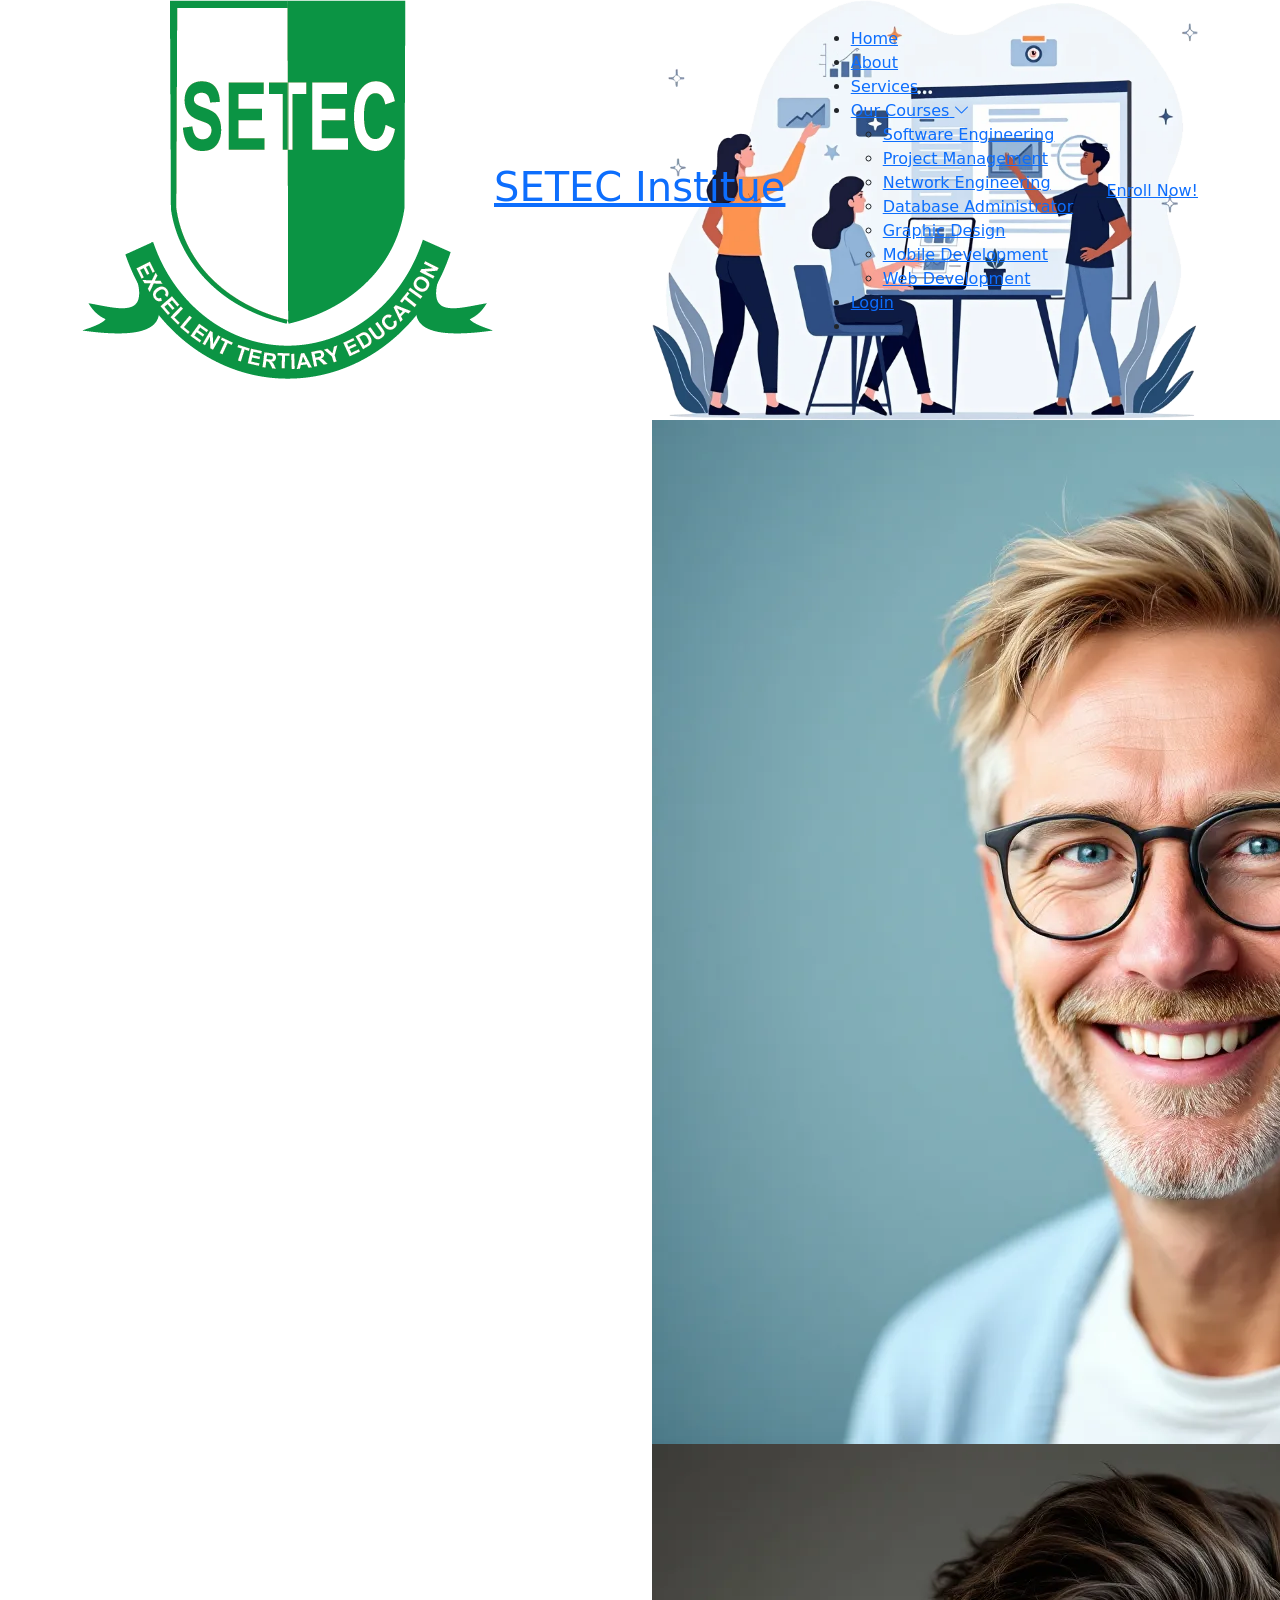
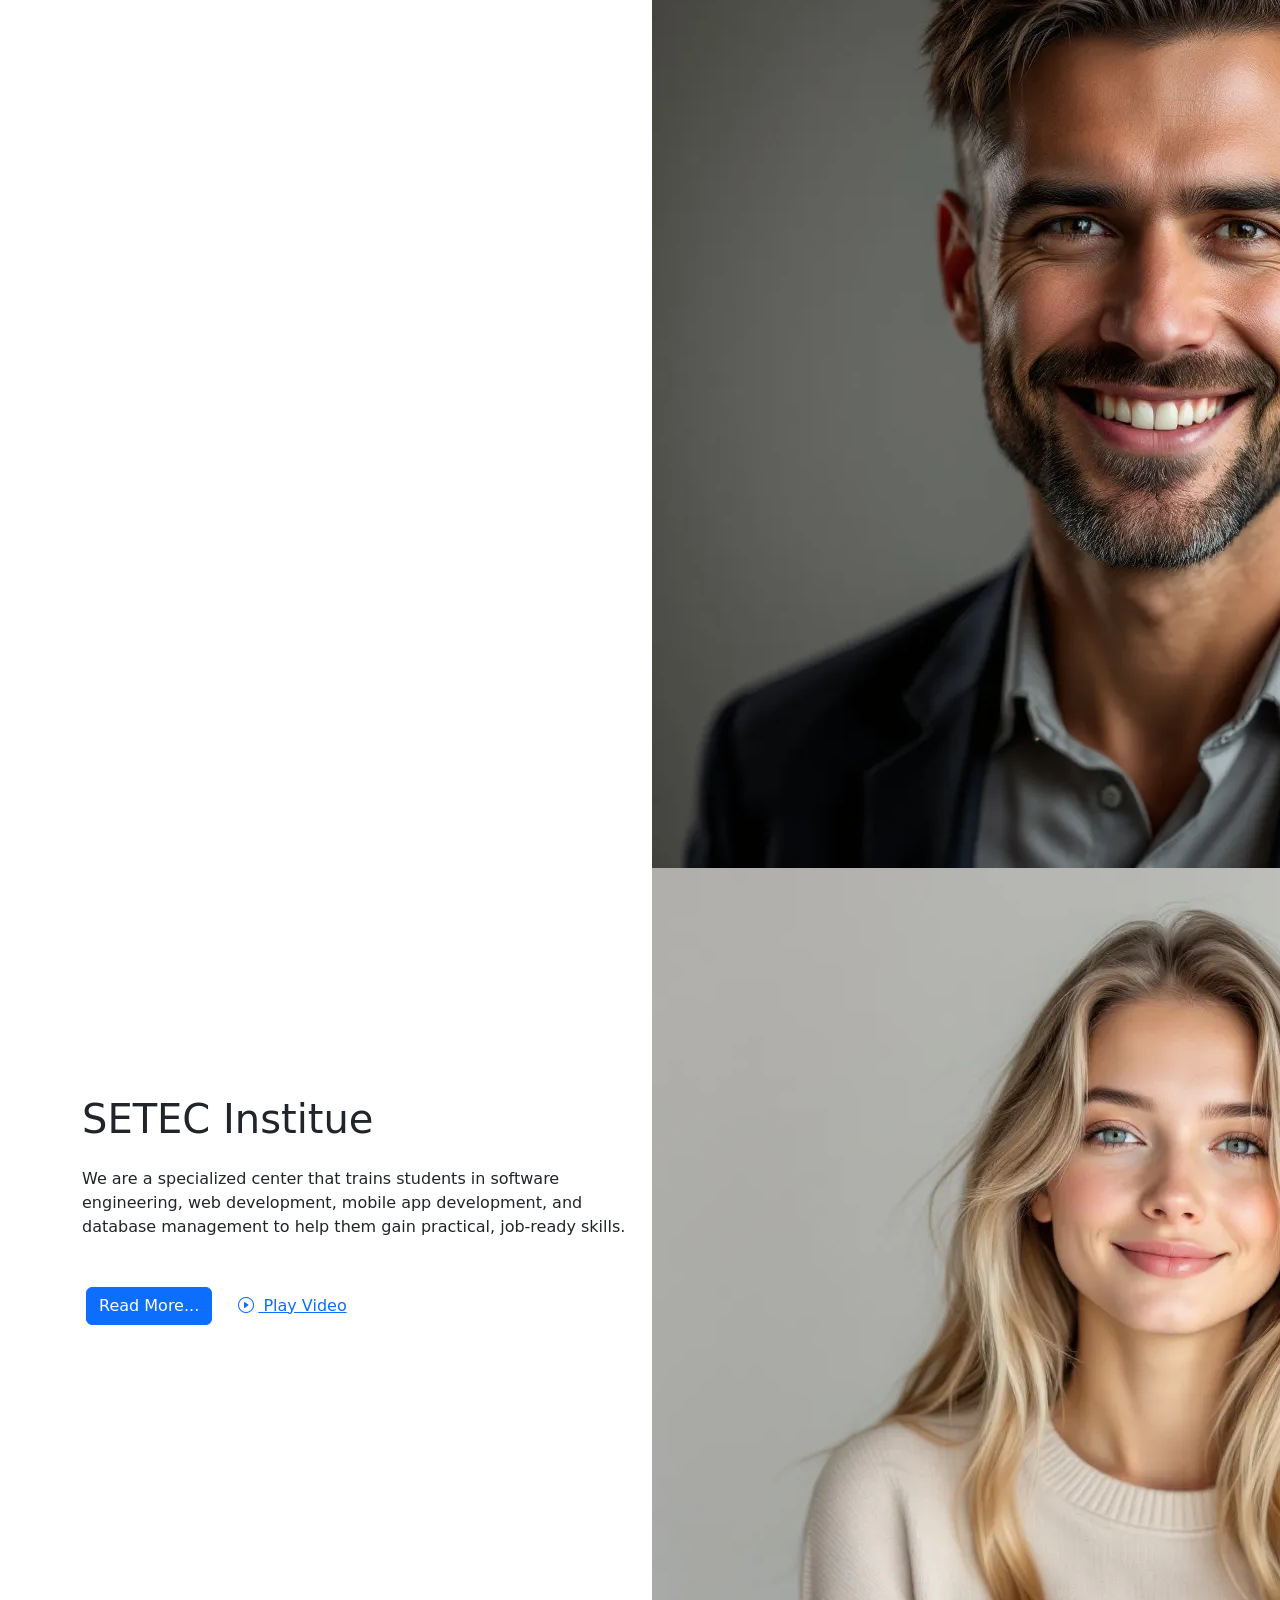
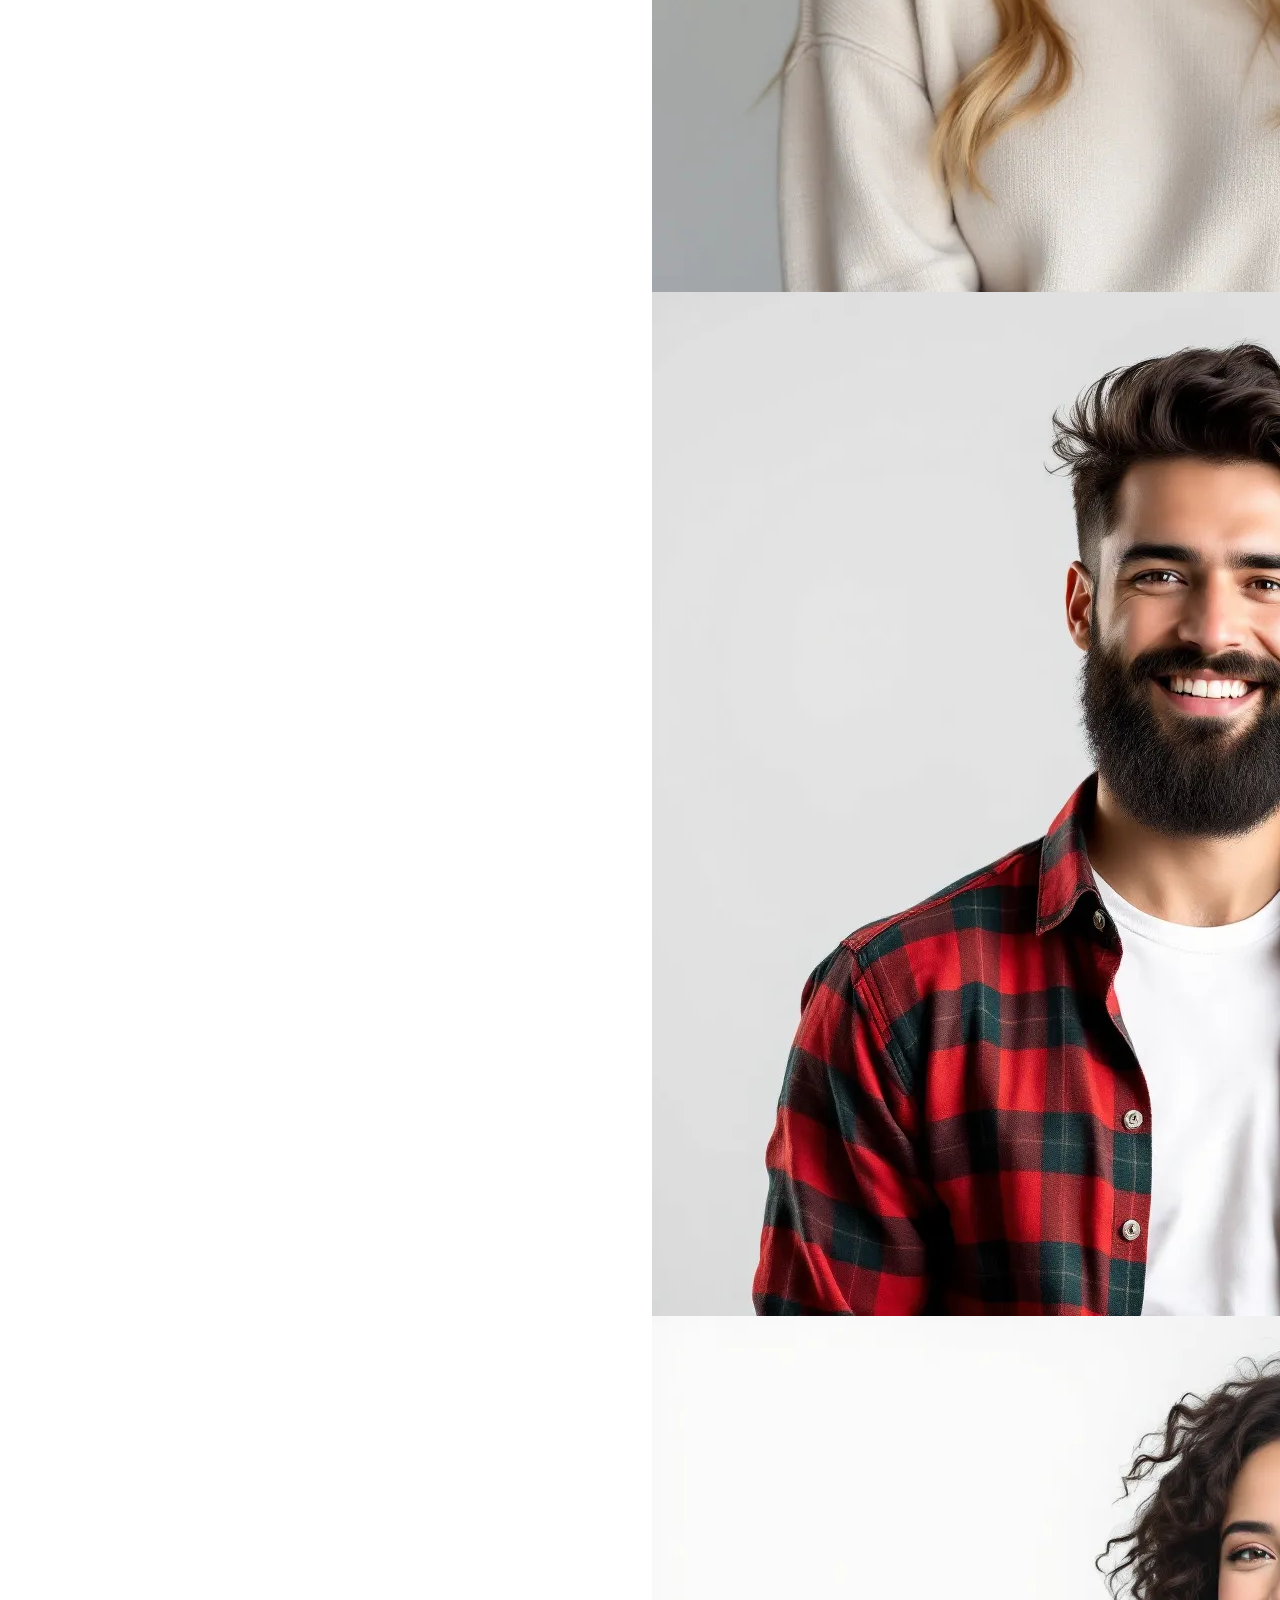
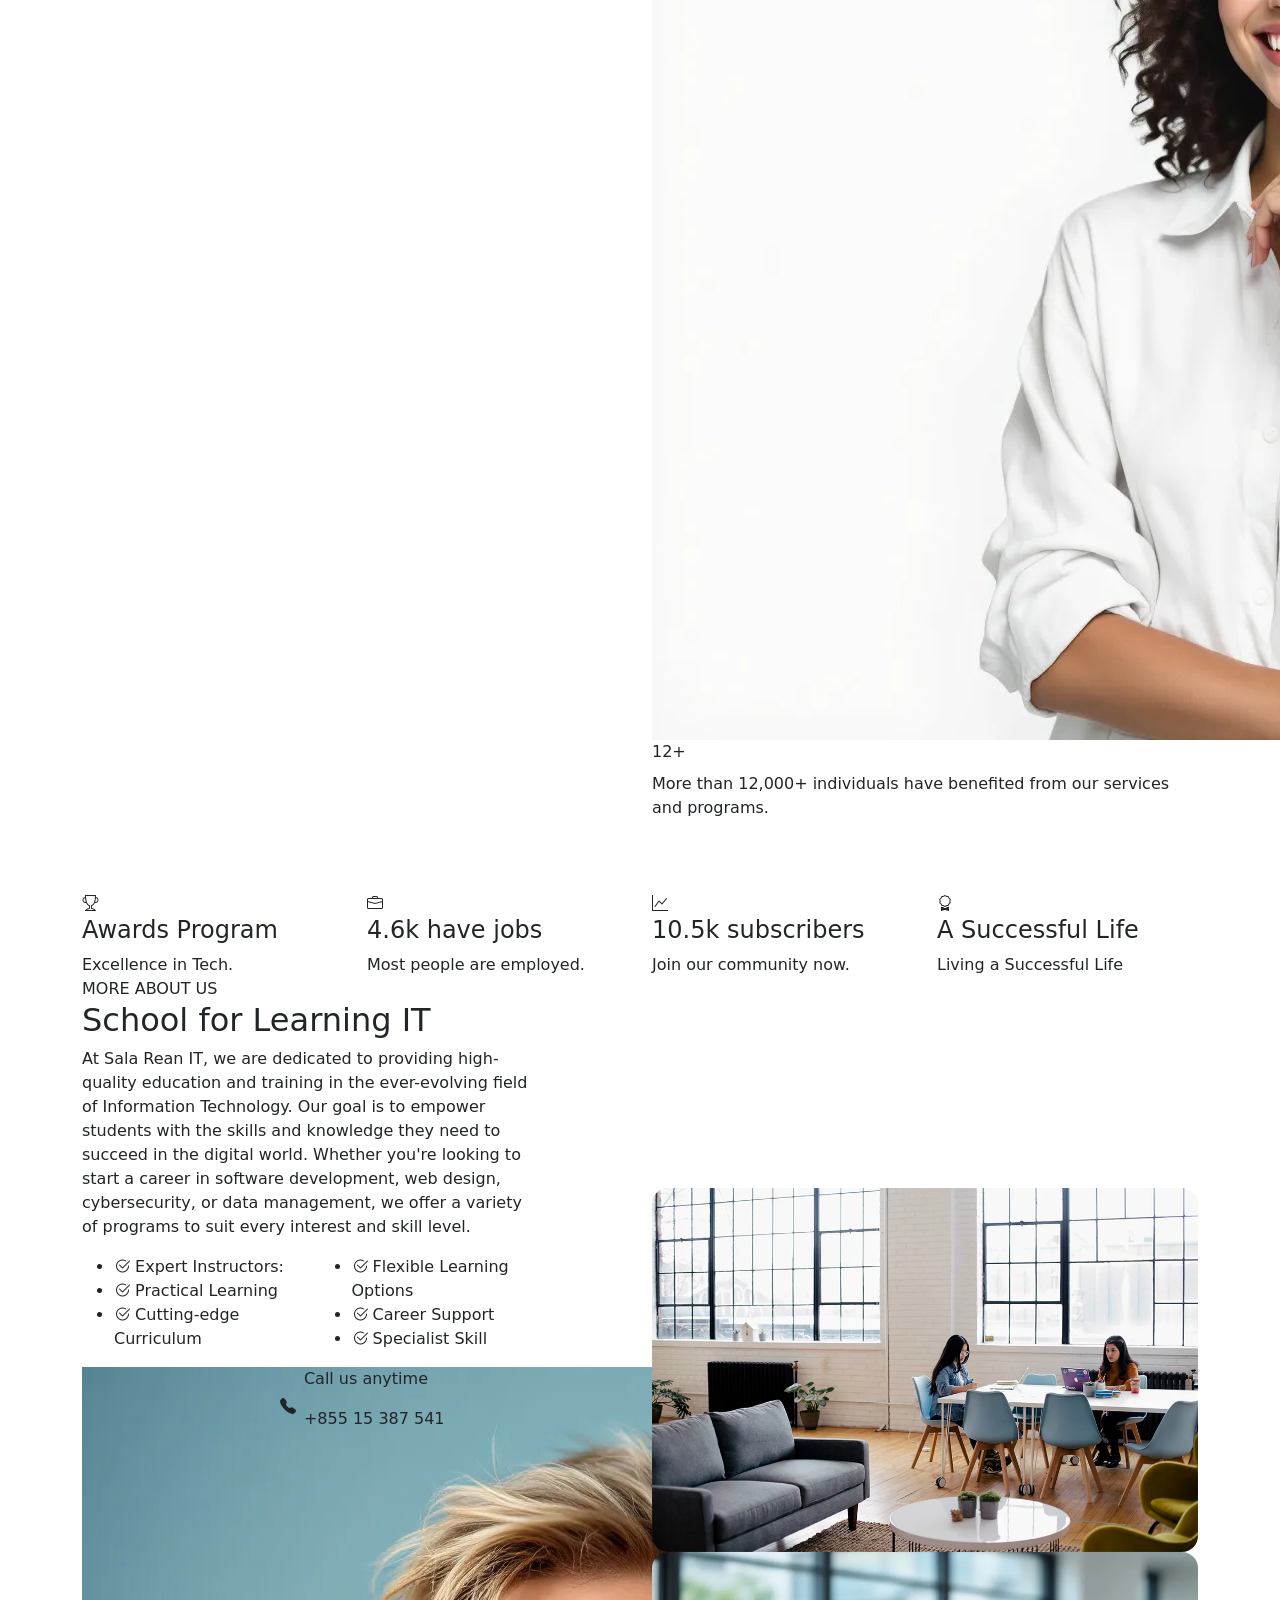
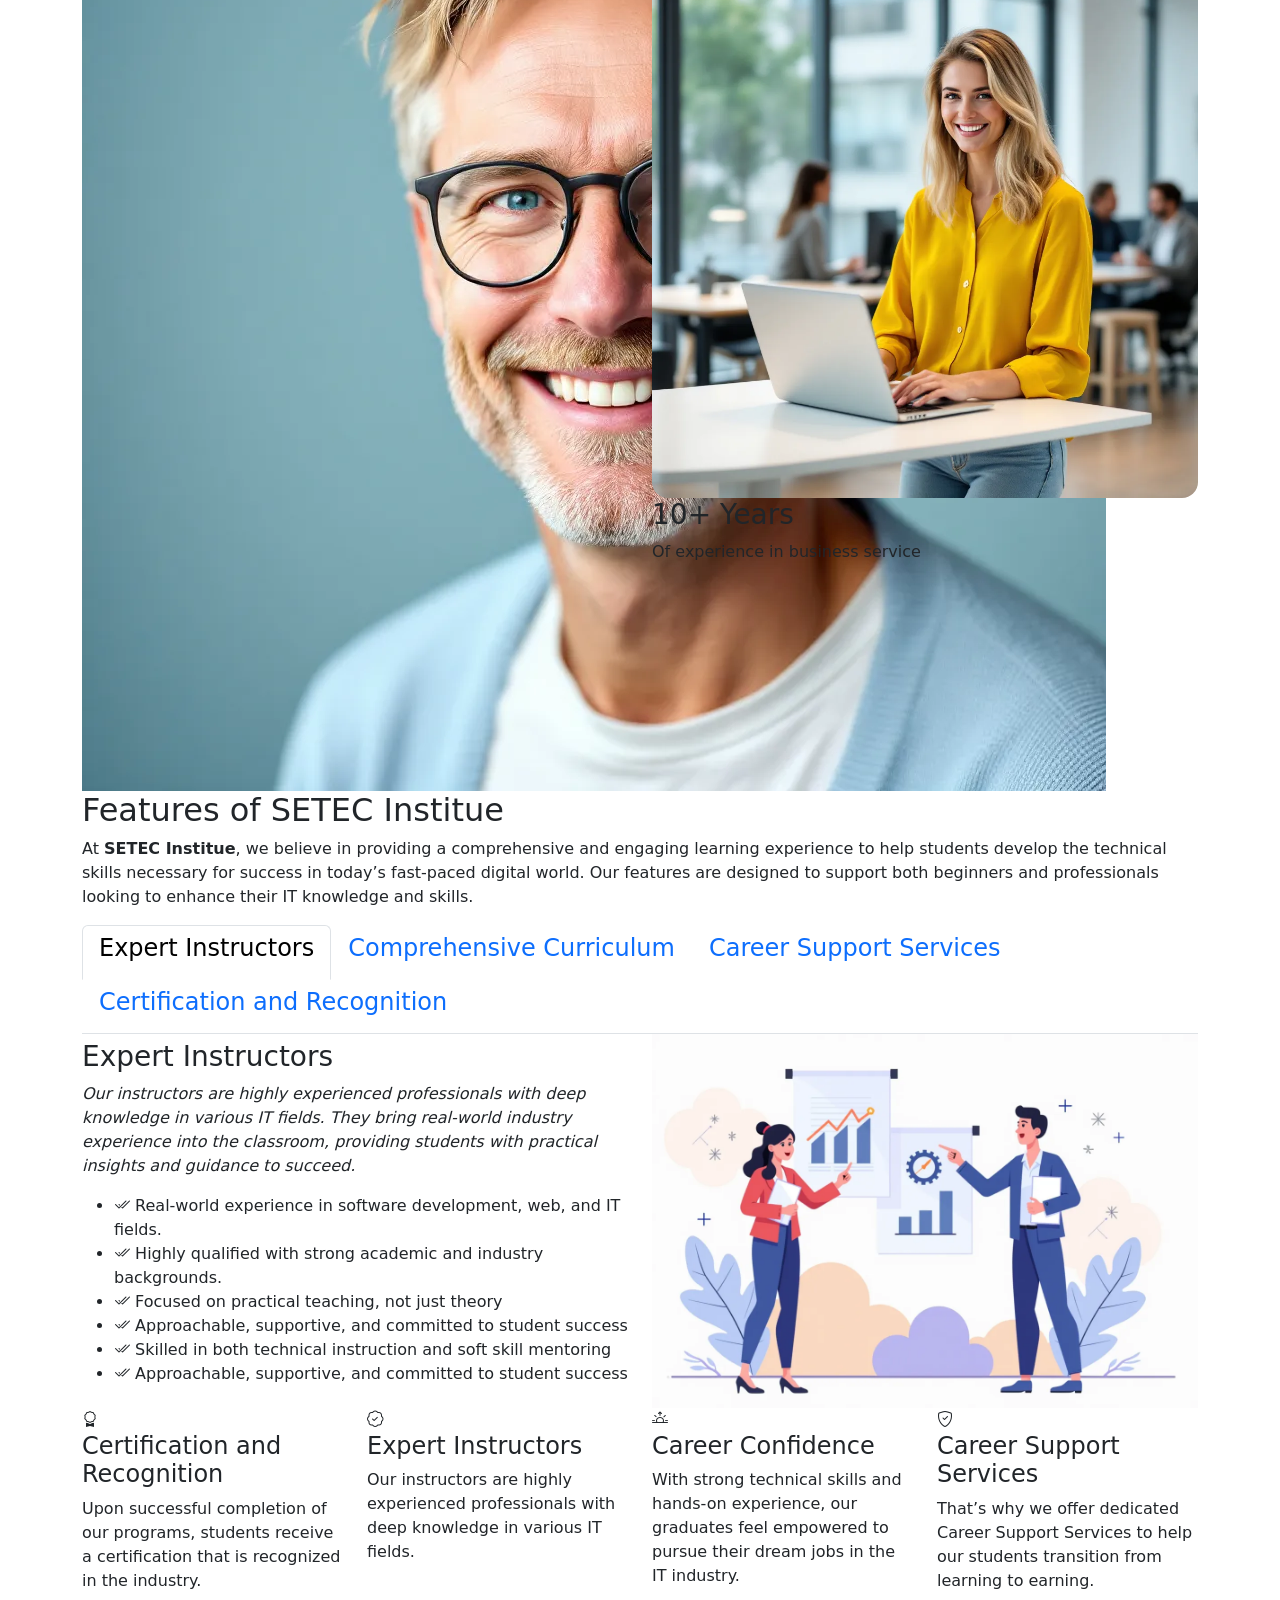
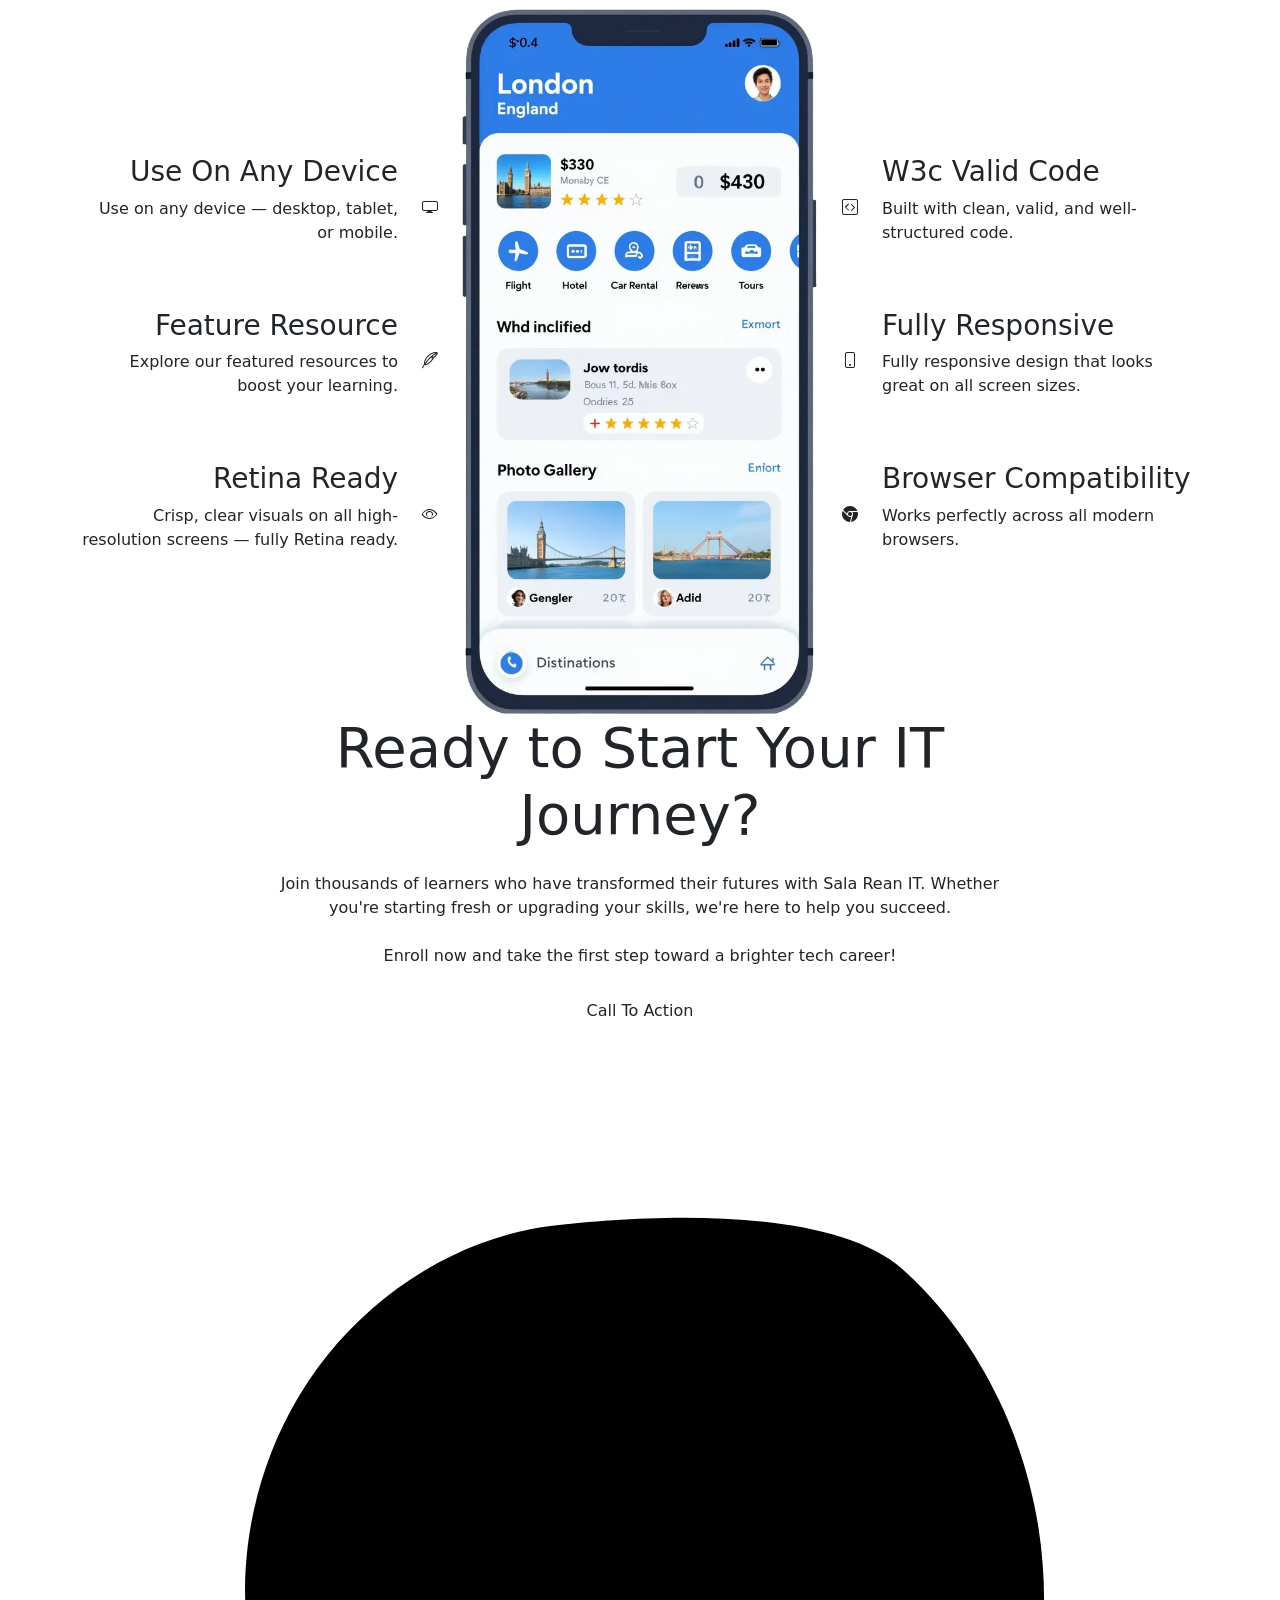
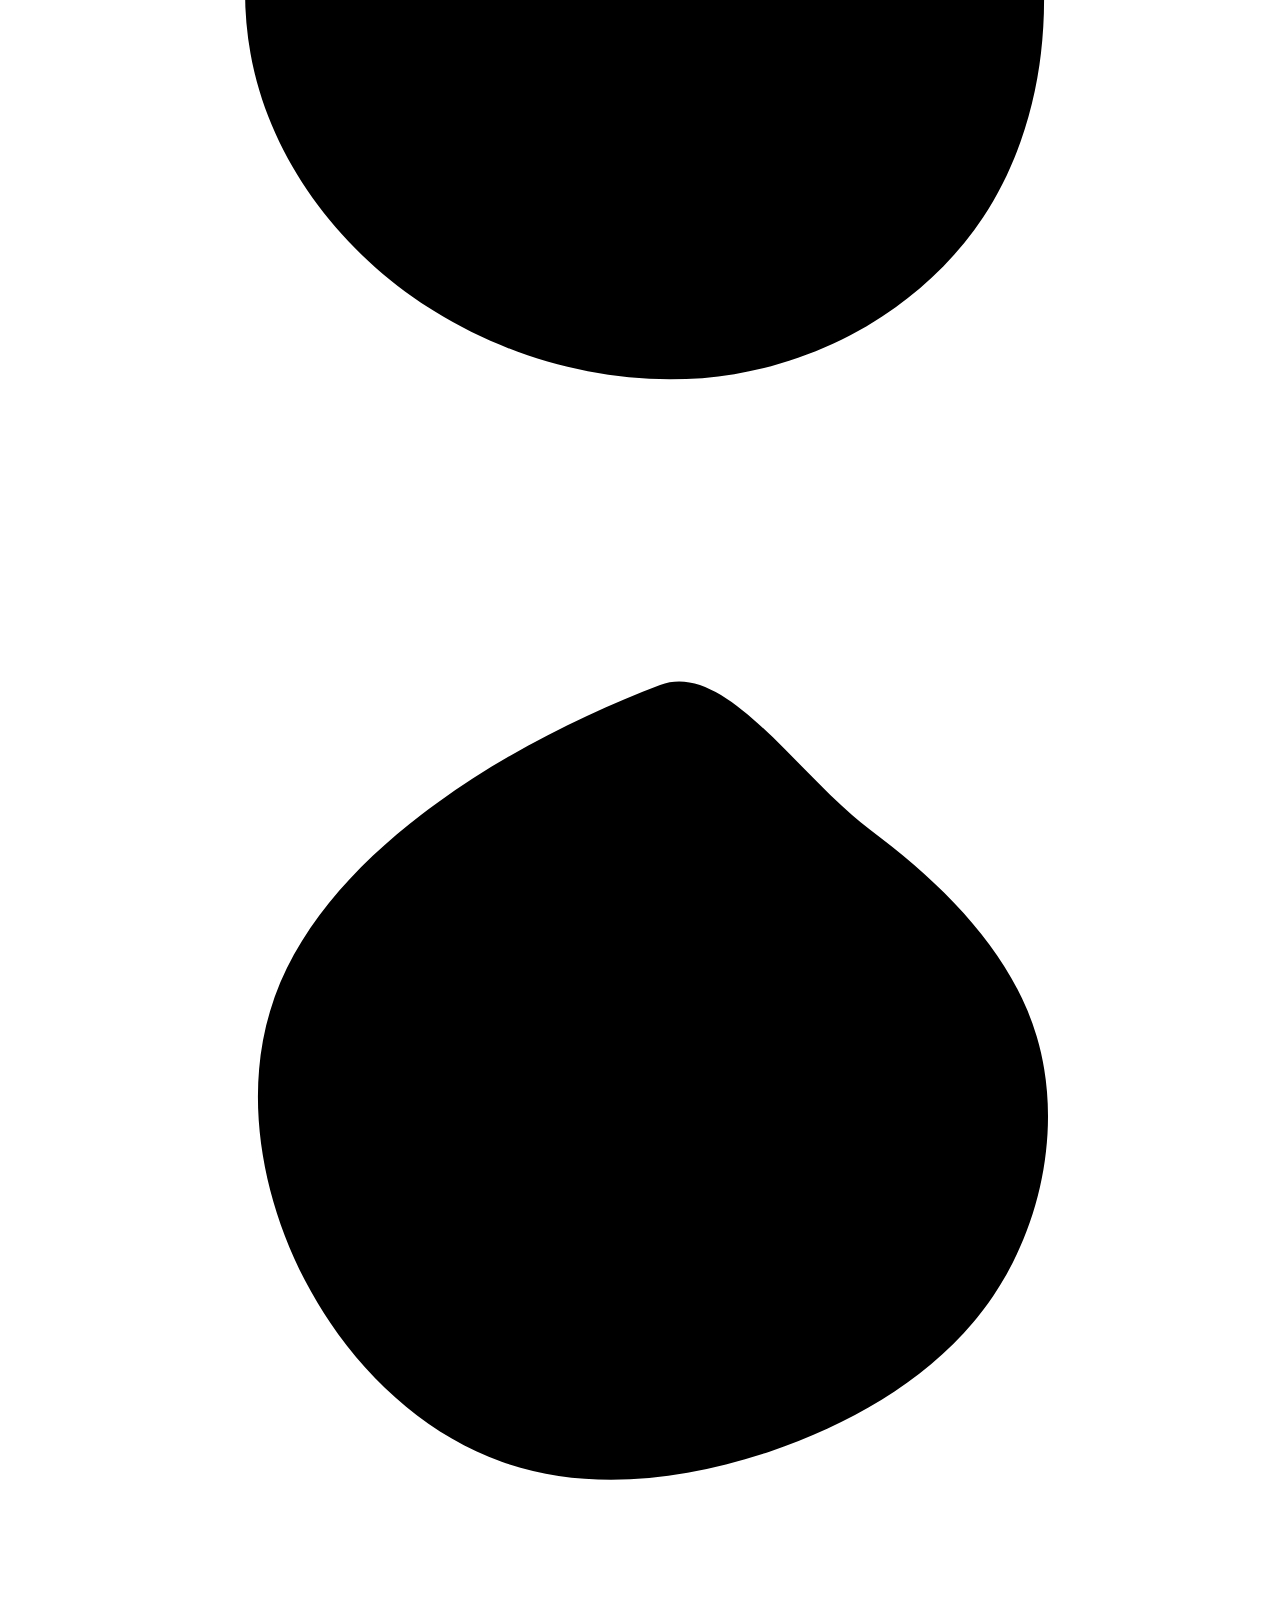
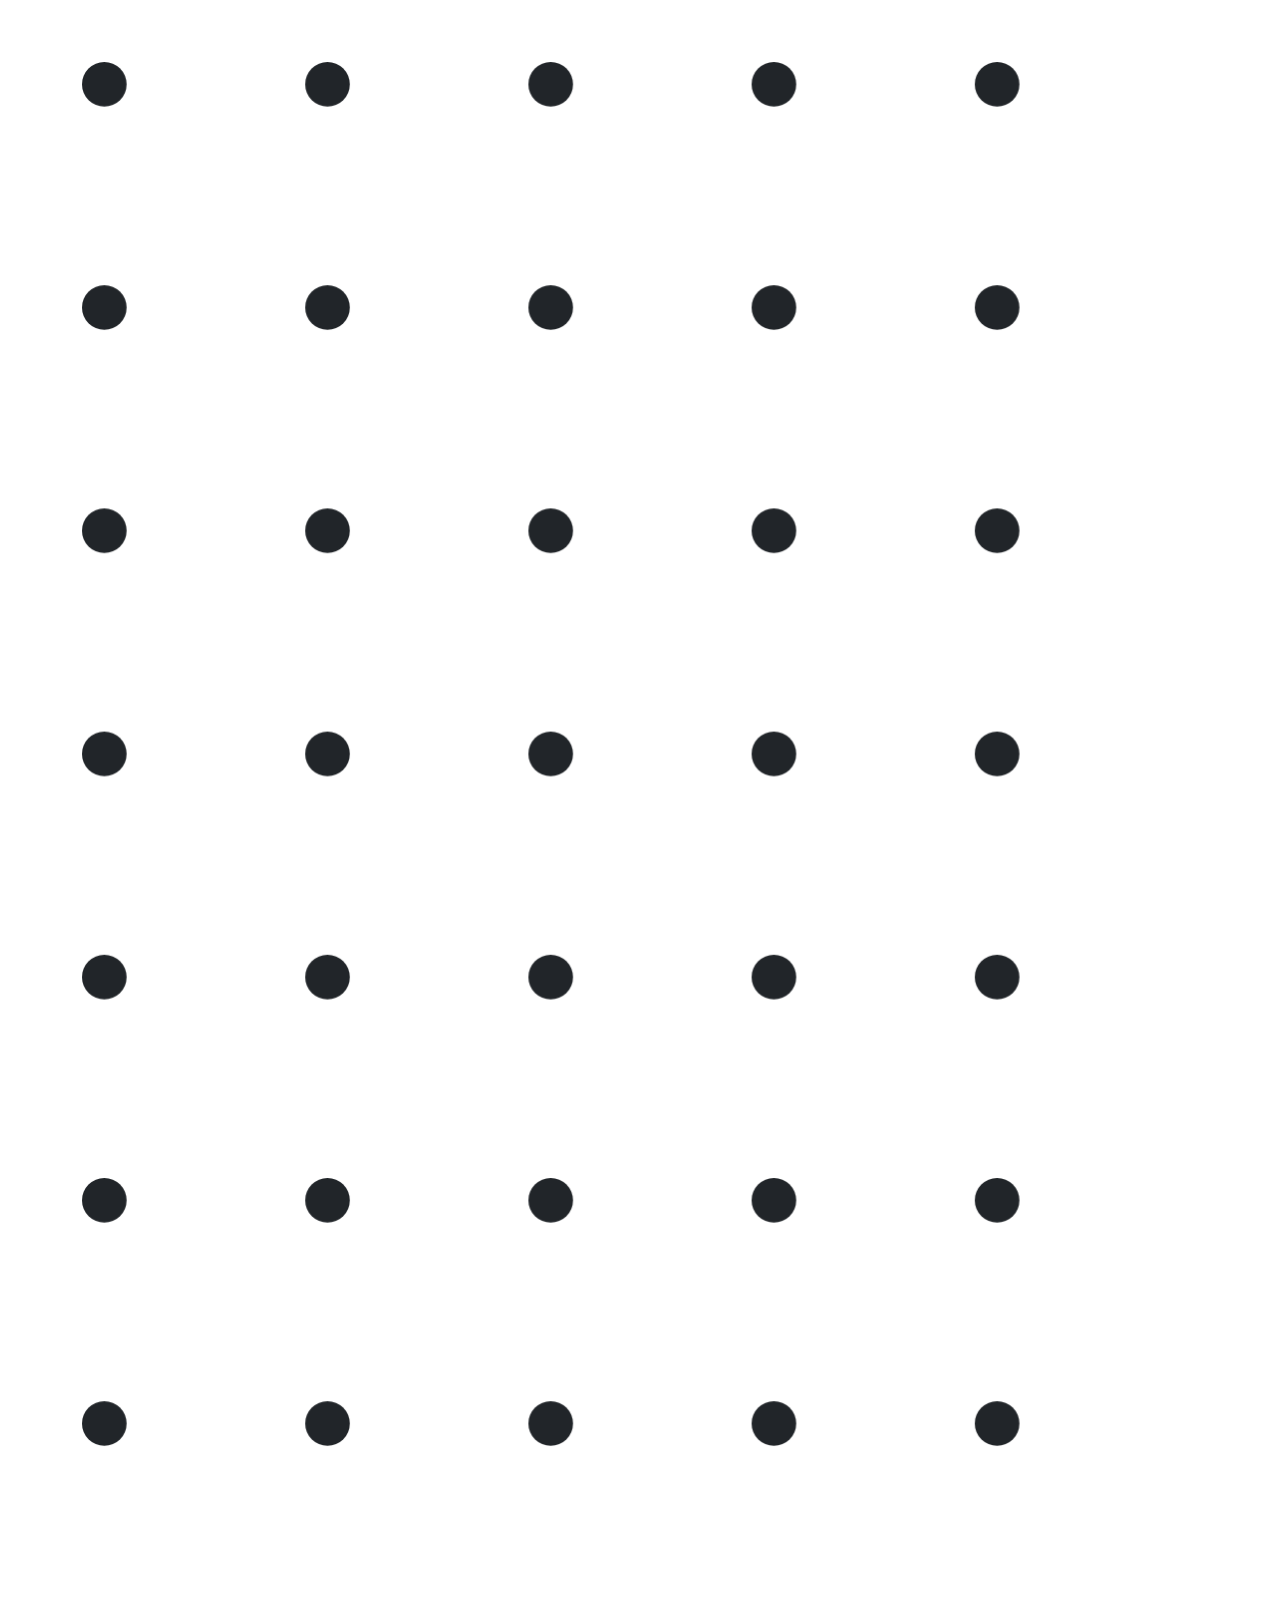
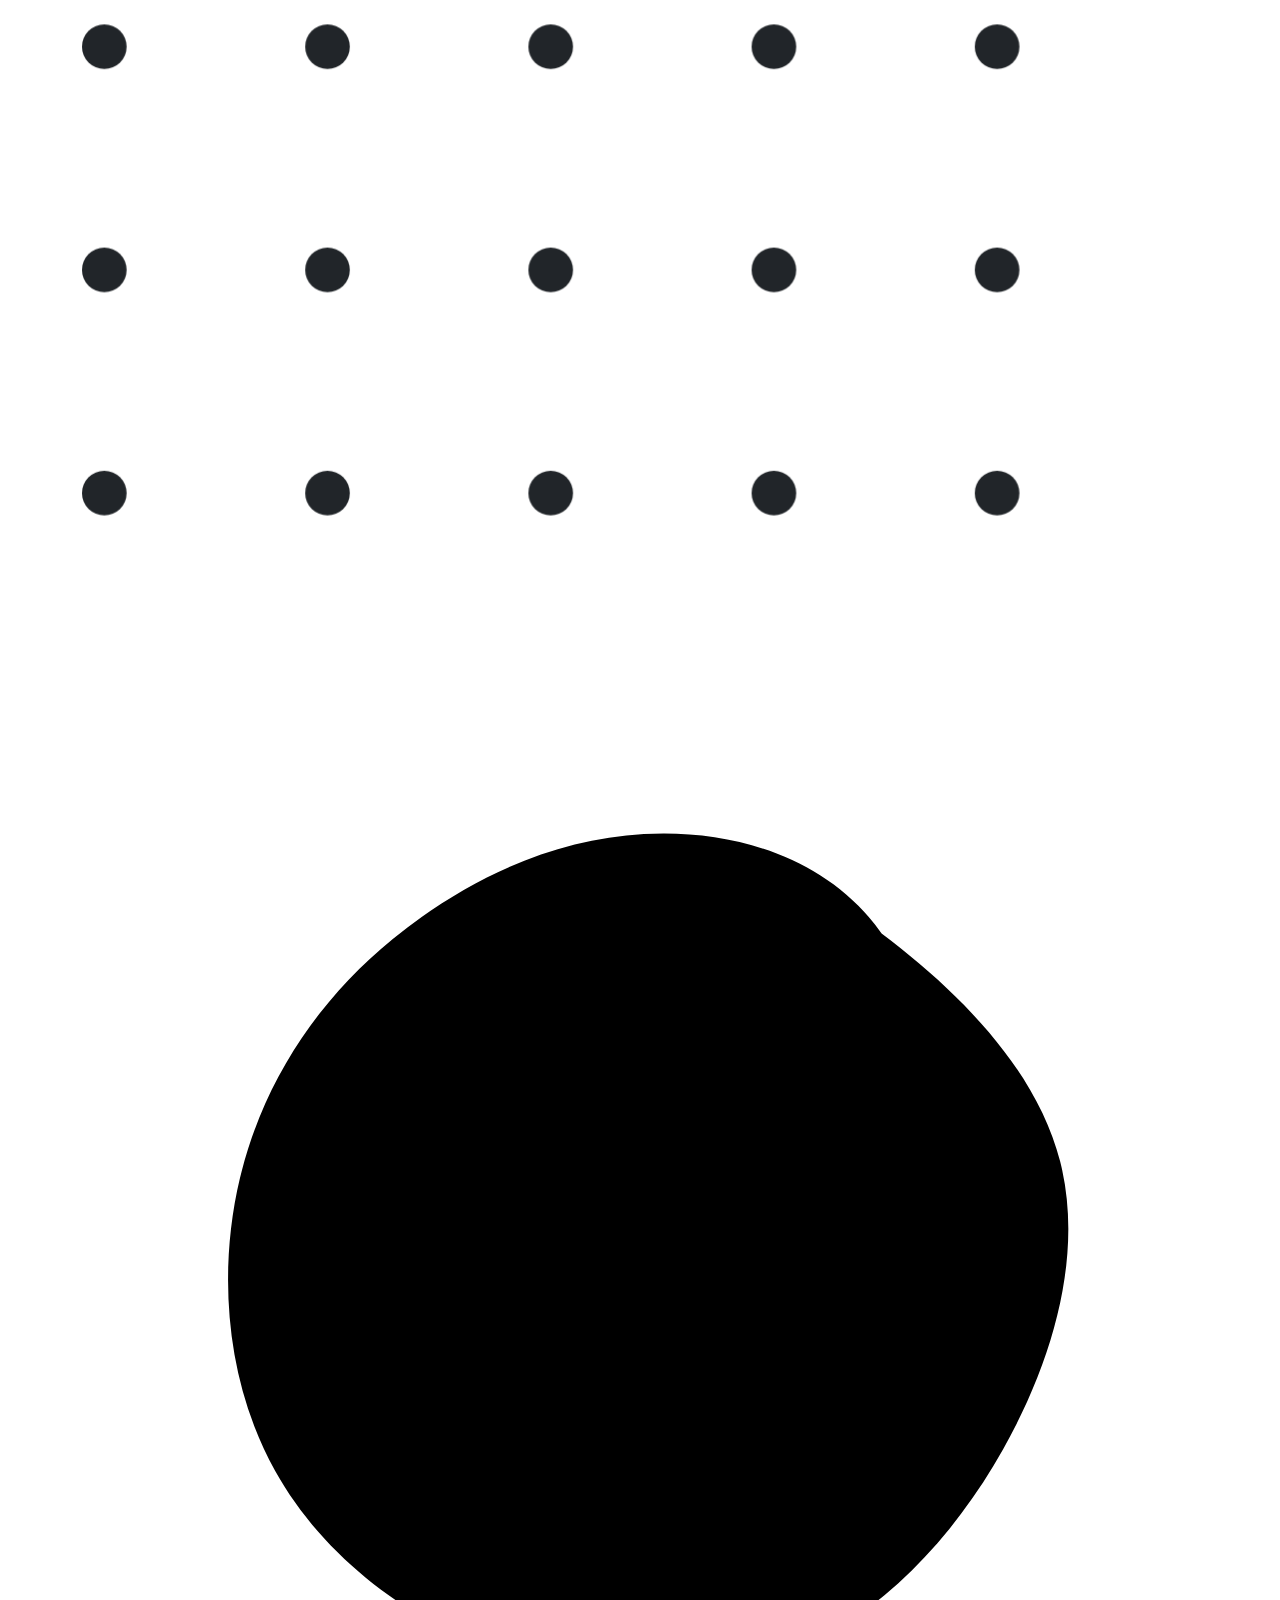
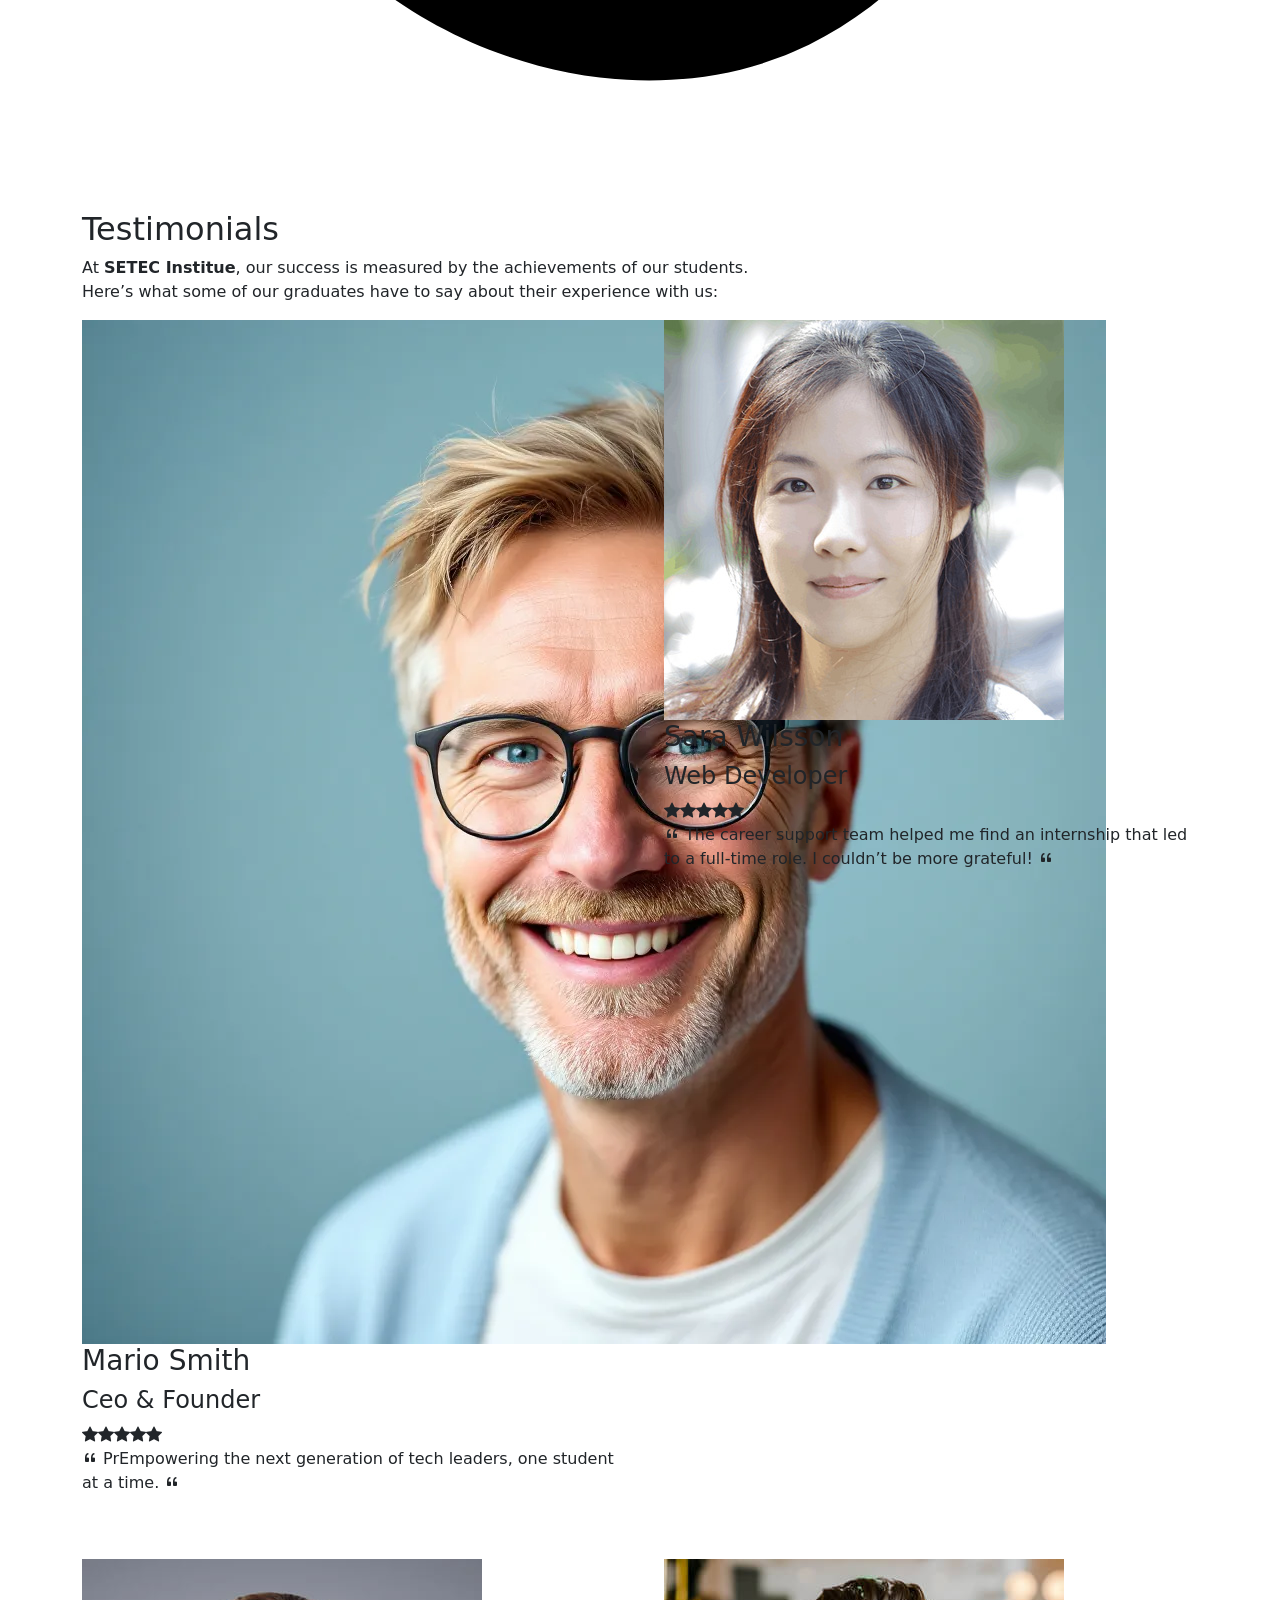
==== index.html @ ada60381 "index.html: using header component" ====
<!DOCTYPE html>
<html lang="en">
  <head>
    <meta charset="utf-8" />
    <meta content="width=device-width, initial-scale=1.0" name="viewport" />
    <title>www.setec.com/home</title>
    <meta name="description" content="" />
    <meta name="keywords" content="" />

    <!-- Favicons -->
    <link href="assets/img/favicon.png" rel="icon" />
    <link href="assets/img/apple-touch-icon.png" rel="apple-touch-icon" />

    <!-- Fonts -->
    <link href="https://fonts.googleapis.com" rel="preconnect" />
    <link href="https://fonts.gstatic.com" rel="preconnect" crossorigin />
    <link
      href="https://fonts.googleapis.com/css2?family=Roboto:ital,wght@0,100;0,300;0,400;0,500;0,700;0,900;1,100;1,300;1,400;1,500;1,700;1,900&family=Inter:wght@100;200;300;400;500;600;700;800;900&family=Nunito:ital,wght@0,200;0,300;0,400;0,500;0,600;0,700;0,800;0,900;1,200;1,300;1,400;1,500;1,600;1,700;1,800;1,900&display=swap"
      rel="stylesheet"
    />

    <!-- Vendor CSS Files -->
    <link
      href="assets/vendor/bootstrap/css/bootstrap.min.css"
      rel="stylesheet"
    />
    <link
      href="assets/vendor/bootstrap-icons/bootstrap-icons.css"
      rel="stylesheet"
    />
    <link href="assets/vendor/aos/aos.css" rel="stylesheet" />
    <link
      href="assets/vendor/glightbox/css/glightbox.min.css"
      rel="stylesheet"
    />
    <link href="assets/vendor/swiper/swiper-bundle.min.css" rel="stylesheet" />

    <!-- Main CSS File -->
    <link href="assets/css/main.css" rel="stylesheet" />

    <!-- =======================================================
  * Template Name: iLanding
  * Template URL: https://bootstrapmade.com/ilanding-bootstrap-landing-page-template/
  * Updated: Nov 12 2024 with Bootstrap v5.3.3
  * Author: BootstrapMade.com
  * License: https://bootstrapmade.com/license/
  ======================================================== -->
  </head>

  <body class="index-page">
    <header></header>

    <main class="main">
      <!-- Hero Section -->
      <section id="hero" class="hero section">
        <div class="container" data-aos="fade-up" data-aos-delay="100">
          <div class="row align-items-center">
            <div class="col-lg-6">
              <div class="hero-content" data-aos="fade-up" data-aos-delay="200">
                <!-- <div class="company-badge mb-4">
                  <i class="bi bi-gear-fill me-2"></i>
                  Working for your success
                </div> -->

                <h1 class="mb-4">
                  SETEC
                  <span class="accent-text">Institue</span>
                </h1>

                <p class="mb-4 mb-md-5">
                  We are a specialized center that trains students in software
                  engineering, web development, mobile app development, and
                  database management to help them gain practical, job-ready
                  skills.
                </p>

                <div class="hero-buttons">
                  <a href="#about" class="btn btn-primary me-0 me-sm-2 mx-1"
                    >Read More...</a
                  >
                  <a
                    href="https://www.youtube.com/watch?v=Y7f98aduVJ8"
                    class="btn btn-link mt-2 mt-sm-0 glightbox"
                  >
                    <i class="bi bi-play-circle me-1"></i>
                    Play Video
                  </a>
                </div>
              </div>
            </div>

            <div class="col-lg-6">
              <div class="hero-image" data-aos="zoom-out" data-aos-delay="300">
                <img
                  src="assets/img/illustration-1.webp"
                  alt="Hero Image"
                  class="img-fluid"
                />

                <div class="customers-badge">
                  <div class="customer-avatars">
                    <img
                      src="assets/img/avatar-1.webp"
                      alt="Customer 1"
                      class="avatar"
                    />
                    <img
                      src="assets/img/avatar-2.webp"
                      alt="Customer 2"
                      class="avatar"
                    />
                    <img
                      src="assets/img/avatar-3.webp"
                      alt="Customer 3"
                      class="avatar"
                    />
                    <img
                      src="assets/img/avatar-4.webp"
                      alt="Customer 4"
                      class="avatar"
                    />
                    <img
                      src="assets/img/avatar-5.webp"
                      alt="Customer 5"
                      class="avatar"
                    />
                    <span class="avatar more">12+</span>
                  </div>
                  <p class="mb-0 mt-2">
                    More than 12,000+ individuals have benefited from our
                    services and programs.
                  </p>
                </div>
              </div>
            </div>
          </div>

          <div
            class="row stats-row gy-4 mt-5"
            data-aos="fade-up"
            data-aos-delay="500"
          >
            <div class="col-lg-3 col-md-6">
              <div class="stat-item">
                <div class="stat-icon">
                  <i class="bi bi-trophy"></i>
                </div>
                <div class="stat-content">
                  <h4>Awards Program</h4>
                  <p class="mb-0">Excellence in Tech.</p>
                </div>
              </div>
            </div>
            <div class="col-lg-3 col-md-6">
              <div class="stat-item">
                <div class="stat-icon">
                  <i class="bi bi-briefcase"></i>
                </div>
                <div class="stat-content">
                  <h4>4.6k have jobs</h4>
                  <p class="mb-0">Most people are employed.</p>
                </div>
              </div>
            </div>
            <div class="col-lg-3 col-md-6">
              <div class="stat-item">
                <div class="stat-icon">
                  <i class="bi bi-graph-up"></i>
                </div>
                <div class="stat-content">
                  <h4>10.5k subscribers</h4>
                  <p class="mb-0">Join our community now.</p>
                </div>
              </div>
            </div>
            <div class="col-lg-3 col-md-6">
              <div class="stat-item">
                <div class="stat-icon">
                  <i class="bi bi-award"></i>
                </div>
                <div class="stat-content">
                  <h4>A Successful Life</h4>
                  <p class="mb-0">Living a Successful Life</p>
                </div>
              </div>
            </div>
          </div>
        </div>
      </section>
      <!-- /Hero Section -->

      <!-- About Section -->
      <section id="about" class="about section">
        <div class="container" data-aos="fade-up" data-aos-delay="100">
          <div class="row gy-4 align-items-center justify-content-between">
            <div class="col-xl-5" data-aos="fade-up" data-aos-delay="200">
              <span class="about-meta">MORE ABOUT US</span>
              <h2 class="about-title">School for Learning IT</h2>
              <p class="about-description">
                At Sala Rean IT, we are dedicated to providing high-quality
                education and training in the ever-evolving field of Information
                Technology. Our goal is to empower students with the skills and
                knowledge they need to succeed in the digital world. Whether
                you're looking to start a career in software development, web
                design, cybersecurity, or data management, we offer a variety of
                programs to suit every interest and skill level.
              </p>

              <div class="row feature-list-wrapper">
                <div class="col-md-6">
                  <ul class="feature-list">
                    <li>
                      <i class="bi bi-check2-circle"></i> Expert Instructors:
                    </li>
                    <li>
                      <i class="bi bi-check2-circle"></i> Practical Learning
                    </li>
                    <li>
                      <i class="bi bi-check2-circle"></i> Cutting-edge
                      Curriculum
                    </li>
                  </ul>
                </div>
                <div class="col-md-6">
                  <ul class="feature-list">
                    <li>
                      <i class="bi bi-check2-circle"></i> Flexible Learning
                      Options
                    </li>
                    <li><i class="bi bi-check2-circle"></i> Career Support</li>
                    <li>
                      <i class="bi bi-check2-circle"></i> Specialist Skill
                    </li>
                  </ul>
                </div>
              </div>

              <div class="info-wrapper">
                <div class="row gy-4">
                  <div class="col-lg-5">
                    <div class="profile d-flex align-items-center gap-3">
                      <img
                        src="assets/img/avatar-1.webp"
                        alt="CEO Profile"
                        class="profile-image"
                      />
                      <div>
                        <h4 class="profile-name">Mario Smith</h4>
                        <p class="profile-position">CEO &amp; Founder</p>
                      </div>
                    </div>
                  </div>
                  <div class="col-lg-7">
                    <div class="contact-info d-flex align-items-center gap-2">
                      <i class="bi bi-telephone-fill"></i>
                      <div>
                        <p class="contact-label">Call us anytime</p>
                        <p class="contact-number">+855 15 387 541</p>
                      </div>
                    </div>
                  </div>
                </div>
              </div>
            </div>

            <div class="col-xl-6" data-aos="fade-up" data-aos-delay="300">
              <div class="image-wrapper">
                <div
                  class="images position-relative"
                  data-aos="zoom-out"
                  data-aos-delay="400"
                >
                  <img
                    src="assets/img/about-5.webp"
                    alt="Business Meeting"
                    class="img-fluid main-image rounded-4"
                  />
                  <img
                    src="assets/img/about-2.webp"
                    alt="Team Discussion"
                    class="img-fluid small-image rounded-4"
                  />
                </div>
                <div class="experience-badge floating">
                  <h3>10+ <span>Years</span></h3>
                  <p>Of experience in business service</p>
                </div>
              </div>
            </div>
          </div>
        </div>
      </section>
      <!-- /About Section -->

      <!-- Features Section -->
      <section id="features" class="features section">
        <!-- Section Title -->
        <div class="container section-title" data-aos="fade-up">
          <h2>Features of SETEC Institue</h2>
          <p>
            At <strong>SETEC Institue</strong>, we believe in providing a
            comprehensive and engaging learning experience to help students
            develop the technical skills necessary for success in today’s
            fast-paced digital world. Our features are designed to support both
            beginners and professionals looking to enhance their IT knowledge
            and skills.
          </p>
        </div>
        <!-- End Section Title -->

        <div class="container">
          <div class="d-flex justify-content-center">
            <ul class="nav nav-tabs" data-aos="fade-up" data-aos-delay="100">
              <li class="nav-item">
                <a
                  class="nav-link active show"
                  data-bs-toggle="tab"
                  data-bs-target="#features-tab-1"
                >
                  <h4>Expert Instructors</h4>
                </a>
              </li>
              <!-- End tab nav item -->

              <li class="nav-item">
                <a
                  class="nav-link"
                  data-bs-toggle="tab"
                  data-bs-target="#features-tab-2"
                >
                  <h4>Comprehensive Curriculum</h4> </a
                ><!-- End tab nav item -->
              </li>
              <li class="nav-item">
                <a
                  class="nav-link"
                  data-bs-toggle="tab"
                  data-bs-target="#features-tab-3"
                >
                  <h4>Career Support Services</h4>
                </a>
              </li>
              <li class="nav-item">
                <a
                  class="nav-link"
                  data-bs-toggle="tab"
                  data-bs-target="#features-tab-4"
                >
                  <h4>Certification and Recognition</h4>
                </a>
              </li>
              <!-- End tab nav item -->
            </ul>
          </div>

          <div class="tab-content" data-aos="fade-up" data-aos-delay="200">
            <div class="tab-pane fade active show" id="features-tab-1">
              <div class="row">
                <div
                  class="col-lg-6 order-2 order-lg-1 mt-3 mt-lg-0 d-flex flex-column justify-content-center"
                >
                  <h3>Expert Instructors</h3>
                  <p class="fst-italic">
                    Our instructors are highly experienced professionals with
                    deep knowledge in various IT fields. They bring real-world
                    industry experience into the classroom, providing students
                    with practical insights and guidance to succeed.
                  </p>
                  <ul>
                    <li>
                      <i class="bi bi-check2-all"></i>
                      <span
                        >Real-world experience in software development, web, and
                        IT fields.</span
                      >
                    </li>
                    <li>
                      <i class="bi bi-check2-all"></i>
                      <span
                        >Highly qualified with strong academic and industry
                        backgrounds.</span
                      >
                    </li>
                    <li>
                      <i class="bi bi-check2-all"></i>
                      <span
                        >Focused on practical teaching, not just theory</span
                      >
                    </li>
                    <li>
                      <i class="bi bi-check2-all"></i>
                      <span
                        >Approachable, supportive, and committed to student
                        success</span
                      >
                    </li>
                    <li>
                      <i class="bi bi-check2-all"></i>
                      <span
                        >Skilled in both technical instruction and soft skill
                        mentoring</span
                      >
                    </li>
                    <li>
                      <i class="bi bi-check2-all"></i>
                      <span
                        >Approachable, supportive, and committed to student
                        success</span
                      >
                    </li>
                  </ul>
                </div>
                <div class="col-lg-6 order-1 order-lg-2 text-center">
                  <img
                    src="assets/img/features-illustration-1.webp"
                    alt=""
                    class="img-fluid"
                  />
                </div>
              </div>
            </div>
            <!-- End tab content item -->

            <div class="tab-pane fade" id="features-tab-2">
              <div class="row">
                <div
                  class="col-lg-6 order-2 order-lg-1 mt-3 mt-lg-0 d-flex flex-column justify-content-center"
                >
                  <h3>Comprehensive Curriculum</h3>
                  <p class="fst-italic">
                    Our curriculum is up-to-date and covers a wide range of
                    topics including:
                  </p>
                  <ul>
                    <li>
                      <i class="bi bi-check2-all"></i>
                      <span>Software Engineering</span>
                    </li>
                    <li>
                      <i class="bi bi-check2-all"></i>
                      <span>Web Development</span>
                    </li>
                    <li>
                      <i class="bi bi-check2-all"></i>
                      <span>Mobile App Development</span>
                    </li>
                    <li>
                      <i class="bi bi-check2-all"></i>
                      <span>Database Management</span>
                    </li>
                    <li>
                      <i class="bi bi-check2-all"></i>
                      <span>Cybersecurity</span>
                    </li>
                    <li>
                      <i class="bi bi-check2-all"></i>
                      <span>Networking and IT Support</span>
                    </li>
                  </ul>
                </div>
                <div class="col-lg-6 order-1 order-lg-2 text-center">
                  <img
                    src="assets/img/features-illustration-2.webp"
                    alt=""
                    class="img-fluid"
                  />
                </div>
              </div>
            </div>
            <!-- End tab content item -->

            <div class="tab-pane fade" id="features-tab-3">
              <div class="row">
                <div
                  class="col-lg-6 order-2 order-lg-1 mt-3 mt-lg-0 d-flex flex-column justify-content-center"
                >
                  <h3>Career Support Services</h3>
                  <p class="fst-italic">
                    Our dedicated career support team helps students with:
                  </p>
                  <ul>
                    <li>
                      <i class="bi bi-check2-all"></i>
                      <span>Resume building</span>
                    </li>
                    <li>
                      <i class="bi bi-check2-all"></i>
                      <span>Job interview preparation</span>
                    </li>
                    <li>
                      <i class="bi bi-check2-all"></i>
                      <span>Internship placements</span>
                    </li>
                    <li>
                      <i class="bi bi-check2-all"></i>
                      <span
                        >Networking opportunities with IT professionals</span
                      >
                    </li>
                  </ul>
                  <p class="fst-italic">
                    We aim to connect our students with leading companies and
                    help them secure fulfilling roles in the IT industry.
                  </p>
                </div>
                <div class="col-lg-6 order-1 order-lg-2 text-center">
                  <img
                    src="assets/img/features-illustration-3.webp"
                    alt=""
                    class="img-fluid"
                  />
                </div>
              </div>
            </div>
            <!-- End tab content item -->
            <div class="tab-pane fade" id="features-tab-4">
              <div class="row">
                <div
                  class="col-lg-6 order-2 order-lg-1 mt-3 mt-lg-0 d-flex flex-column justify-content-center"
                >
                  <h3>Certification and Recognition</h3>
                  <p class="fst-italic">
                    Upon successful completion of our programs, students receive
                    a certification that is recognized in the industry. This
                    certification not only boosts their resume but also
                    demonstrates their expertise and readiness to work in the IT
                    field.
                  </p>
                </div>
                <div class="col-lg-6 order-1 order-lg-2 text-center">
                  <img
                    src="assets/img/Certification and Recognition.svg"
                    alt=""
                    class="img-fluid"
                  />
                </div>
              </div>
            </div>
            <!-- End tab content item -->
          </div>
        </div>
      </section>
      <!-- /Features Section -->

      <!-- Features Cards Section -->
      <section id="features-cards" class="features-cards section">
        <div class="container">
          <div class="row gy-4">
            <div
              class="col-xl-3 col-md-6"
              data-aos="zoom-in"
              data-aos-delay="100"
            >
              <div class="feature-box orange">
                <i class="bi bi-award"></i>
                <h4>Certification and Recognition</h4>
                <p>
                  Upon successful completion of our programs, students receive a
                  certification that is recognized in the industry.
                </p>
              </div>
            </div>
            <!-- End Feature Borx-->

            <div
              class="col-xl-3 col-md-6"
              data-aos="zoom-in"
              data-aos-delay="200"
            >
              <div class="feature-box blue">
                <i class="bi bi-patch-check"></i>
                <h4>Expert Instructors</h4>
                <p>
                  Our instructors are highly experienced professionals with deep
                  knowledge in various IT fields.
                </p>
              </div>
            </div>
            <!-- End Feature Borx-->

            <div
              class="col-xl-3 col-md-6"
              data-aos="zoom-in"
              data-aos-delay="300"
            >
              <div class="feature-box green">
                <i class="bi bi-sunrise"></i>
                <h4>Career Confidence</h4>
                <p>
                  With strong technical skills and hands-on experience, our
                  graduates feel empowered to pursue their dream jobs in the IT
                  industry.
                </p>
              </div>
            </div>
            <!-- End Feature Borx-->

            <div
              class="col-xl-3 col-md-6"
              data-aos="zoom-in"
              data-aos-delay="400"
            >
              <div class="feature-box red">
                <i class="bi bi-shield-check"></i>
                <h4>Career Support Services</h4>
                <p>
                  That’s why we offer dedicated Career Support Services to help
                  our students transition from learning to earning.
                </p>
              </div>
            </div>
            <!-- End Feature Borx-->
          </div>
        </div>
      </section>
      <!-- /Features Cards Section -->

      <!-- Features 2 Section -->
      <section id="features-2" class="features-2 section">
        <div class="container" data-aos="fade-up" data-aos-delay="100">
          <div class="row align-items-center">
            <div class="col-lg-4">
              <div
                class="feature-item text-end mb-5"
                data-aos="fade-right"
                data-aos-delay="200"
              >
                <div
                  class="d-flex align-items-center justify-content-end gap-4"
                >
                  <div class="feature-content">
                    <h3>Use On Any Device</h3>
                    <p>Use on any device — desktop, tablet, or mobile.</p>
                  </div>
                  <div class="feature-icon flex-shrink-0">
                    <i class="bi bi-display"></i>
                  </div>
                </div>
              </div>
              <!-- End .feature-item -->

              <div
                class="feature-item text-end mb-5"
                data-aos="fade-right"
                data-aos-delay="300"
              >
                <div
                  class="d-flex align-items-center justify-content-end gap-4"
                >
                  <div class="feature-content">
                    <h3>Feature Resource</h3>
                    <p>
                      Explore our featured resources to boost your learning.
                    </p>
                  </div>
                  <div class="feature-icon flex-shrink-0">
                    <i class="bi bi-feather"></i>
                  </div>
                </div>
              </div>
              <!-- End .feature-item -->

              <div
                class="feature-item text-end"
                data-aos="fade-right"
                data-aos-delay="400"
              >
                <div
                  class="d-flex align-items-center justify-content-end gap-4"
                >
                  <div class="feature-content">
                    <h3>Retina Ready</h3>
                    <p>
                      Crisp, clear visuals on all high-resolution screens —
                      fully Retina ready.
                    </p>
                  </div>
                  <div class="feature-icon flex-shrink-0">
                    <i class="bi bi-eye"></i>
                  </div>
                </div>
              </div>
              <!-- End .feature-item -->
            </div>

            <div class="col-lg-4" data-aos="zoom-in" data-aos-delay="200">
              <div class="phone-mockup text-center">
                <img
                  src="assets/img/phone-app-screen.webp"
                  alt="Phone Mockup"
                  class="img-fluid"
                />
              </div>
            </div>
            <!-- End Phone Mockup -->

            <div class="col-lg-4">
              <div
                class="feature-item mb-5"
                data-aos="fade-left"
                data-aos-delay="200"
              >
                <div class="d-flex align-items-center gap-4">
                  <div class="feature-icon flex-shrink-0">
                    <i class="bi bi-code-square"></i>
                  </div>
                  <div class="feature-content">
                    <h3>W3c Valid Code</h3>
                    <p>Built with clean, valid, and well-structured code.</p>
                  </div>
                </div>
              </div>
              <!-- End .feature-item -->

              <div
                class="feature-item mb-5"
                data-aos="fade-left"
                data-aos-delay="300"
              >
                <div class="d-flex align-items-center gap-4">
                  <div class="feature-icon flex-shrink-0">
                    <i class="bi bi-phone"></i>
                  </div>
                  <div class="feature-content">
                    <h3>Fully Responsive</h3>
                    <p>
                      Fully responsive design that looks great on all screen
                      sizes.
                    </p>
                  </div>
                </div>
              </div>
              <!-- End .feature-item -->

              <div
                class="feature-item"
                data-aos="fade-left"
                data-aos-delay="400"
              >
                <div class="d-flex align-items-center gap-4">
                  <div class="feature-icon flex-shrink-0">
                    <i class="bi bi-browser-chrome"></i>
                  </div>
                  <div class="feature-content">
                    <h3>Browser Compatibility</h3>
                    <p>Works perfectly across all modern browsers.</p>
                  </div>
                </div>
              </div>
              <!-- End .feature-item -->
            </div>
          </div>
        </div>
      </section>
      <!-- /Features 2 Section -->

      <!-- Call To Action Section -->
      <section id="call-to-action" class="call-to-action section">
        <div class="container" data-aos="fade-up" data-aos-delay="100">
          <div
            class="row content justify-content-center align-items-center position-relative"
          >
            <div class="col-lg-8 mx-auto text-center">
              <h2 class="display-4 mb-4">Ready to Start Your IT Journey?</h2>
              <p class="mb-4">
                Join thousands of learners who have transformed their futures
                with Sala Rean IT. Whether you're starting fresh or upgrading
                your skills, we're here to help you succeed.
                <br /><br />Enroll now and take the first step toward a brighter
                tech career!
              </p>
              <a href="#" class="btn btn-cta">Call To Action</a>
            </div>

            <!-- Abstract Background Elements -->
            <div class="shape shape-1">
              <svg viewBox="0 0 200 200" xmlns="http://www.w3.org/2000/svg">
                <path
                  d="M47.1,-57.1C59.9,-45.6,68.5,-28.9,71.4,-10.9C74.2,7.1,71.3,26.3,61.5,41.1C51.7,55.9,35,66.2,16.9,69.2C-1.3,72.2,-21,67.8,-36.9,57.9C-52.8,48,-64.9,32.6,-69.1,15.1C-73.3,-2.4,-69.5,-22,-59.4,-37.1C-49.3,-52.2,-32.8,-62.9,-15.7,-64.9C1.5,-67,34.3,-68.5,47.1,-57.1Z"
                  transform="translate(100 100)"
                ></path>
              </svg>
            </div>

            <div class="shape shape-2">
              <svg viewBox="0 0 200 200" xmlns="http://www.w3.org/2000/svg">
                <path
                  d="M41.3,-49.1C54.4,-39.3,66.6,-27.2,71.1,-12.1C75.6,3,72.4,20.9,63.3,34.4C54.2,47.9,39.2,56.9,23.2,62.3C7.1,67.7,-10,69.4,-24.8,64.1C-39.7,58.8,-52.3,46.5,-60.1,31.5C-67.9,16.4,-70.9,-1.4,-66.3,-16.6C-61.8,-31.8,-49.7,-44.3,-36.3,-54C-22.9,-63.7,-8.2,-70.6,3.6,-75.1C15.4,-79.6,28.2,-58.9,41.3,-49.1Z"
                  transform="translate(100 100)"
                ></path>
              </svg>
            </div>

            <!-- Dot Pattern Groups -->
            <div class="dots dots-1">
              <svg viewBox="0 0 100 100" xmlns="http://www.w3.org/2000/svg">
                <pattern
                  id="dot-pattern"
                  x="0"
                  y="0"
                  width="20"
                  height="20"
                  patternUnits="userSpaceOnUse"
                >
                  <circle cx="2" cy="2" r="2" fill="currentColor"></circle>
                </pattern>
                <rect width="100" height="100" fill="url(#dot-pattern)"></rect>
              </svg>
            </div>

            <div class="dots dots-2">
              <svg viewBox="0 0 100 100" xmlns="http://www.w3.org/2000/svg">
                <pattern
                  id="dot-pattern-2"
                  x="0"
                  y="0"
                  width="20"
                  height="20"
                  patternUnits="userSpaceOnUse"
                >
                  <circle cx="2" cy="2" r="2" fill="currentColor"></circle>
                </pattern>
                <rect
                  width="100"
                  height="100"
                  fill="url(#dot-pattern-2)"
                ></rect>
              </svg>
            </div>

            <div class="shape shape-3">
              <svg viewBox="0 0 200 200" xmlns="http://www.w3.org/2000/svg">
                <path
                  d="M43.3,-57.1C57.4,-46.5,71.1,-32.6,75.3,-16.2C79.5,0.2,74.2,19.1,65.1,35.3C56,51.5,43.1,65,27.4,71.7C11.7,78.4,-6.8,78.3,-23.9,72.4C-41,66.5,-56.7,54.8,-65.4,39.2C-74.1,23.6,-75.8,4,-71.7,-13.2C-67.6,-30.4,-57.7,-45.2,-44.3,-56.1C-30.9,-67,-15.5,-74,0.7,-74.9C16.8,-75.8,33.7,-70.7,43.3,-57.1Z"
                  transform="translate(100 100)"
                ></path>
              </svg>
            </div>
          </div>
        </div>
      </section>
      <!-- /Call To Action Section -->

      <!-- Testimonials Section -->
      <section id="testimonials" class="testimonials section light-background">
        <!-- Section Title -->
        <div class="container section-title" data-aos="fade-up">
          <h2>Testimonials</h2>
          <p>
            At <strong>SETEC Institue</strong>, our success is measured by the
            achievements of our students. <br />Here’s what some of our
            graduates have to say about their experience with us:
          </p>
        </div>
        <!-- End Section Title -->

        <div class="container">
          <div class="row g-5">
            <div class="col-lg-6" data-aos="fade-up" data-aos-delay="100">
              <div class="testimonial-item">
                <img
                  src="assets/img/testimonials/avatar-1.webp"
                  class="testimonial-img"
                  alt=""
                />
                <h3>Mario Smith</h3>
                <h4>Ceo &amp; Founder</h4>
                <div class="stars">
                  <i class="bi bi-star-fill"></i><i class="bi bi-star-fill"></i
                  ><i class="bi bi-star-fill"></i><i class="bi bi-star-fill"></i
                  ><i class="bi bi-star-fill"></i>
                </div>
                <p>
                  <i class="bi bi-quote quote-icon-left"></i>
                  <span
                    >PrEmpowering the next generation of tech leaders, one
                    student at a time.</span
                  >
                  <i class="bi bi-quote quote-icon-right"></i>
                </p>
              </div>
            </div>
            <!-- End testimonial item -->

            <div class="col-lg-6" data-aos="fade-up" data-aos-delay="200">
              <div class="testimonial-item">
                <img
                  src="assets/img/testimonials/testimonials-2.jpg"
                  class="testimonial-img"
                  alt=""
                />
                <h3>Sara Wilsson</h3>
                <h4>Web Developer</h4>
                <div class="stars">
                  <i class="bi bi-star-fill"></i><i class="bi bi-star-fill"></i
                  ><i class="bi bi-star-fill"></i><i class="bi bi-star-fill"></i
                  ><i class="bi bi-star-fill"></i>
                </div>
                <p>
                  <i class="bi bi-quote quote-icon-left"></i>
                  <span>
                    The career support team helped me find an internship that
                    led to a full-time role. I couldn’t be more grateful!</span
                  >
                  <i class="bi bi-quote quote-icon-right"></i>
                </p>
              </div>
            </div>
            <!-- End testimonial item -->

            <div class="col-lg-6" data-aos="fade-up" data-aos-delay="300">
              <div class="testimonial-item">
                <img
                  src="assets/img/testimonials/testimonials-3.jpg"
                  class="testimonial-img"
                  alt=""
                />
                <h3>Jena Karlis</h3>
                <h4>Software Developer</h4>
                <div class="stars">
                  <i class="bi bi-star-fill"></i><i class="bi bi-star-fill"></i
                  ><i class="bi bi-star-fill"></i><i class="bi bi-star-fill"></i
                  ><i class="bi bi-star-fill"></i>
                </div>
                <p>
                  <i class="bi bi-quote quote-icon-left"></i>
                  <span
                    >SETEC Institue gave me the skills and confidence I needed
                    to land my dream job in software development. The hands-on
                    approach made all the difference!</span
                  >
                  <i class="bi bi-quote quote-icon-right"></i>
                </p>
              </div>
            </div>
            <!-- End testimonial item -->

            <div class="col-lg-6" data-aos="fade-up" data-aos-delay="400">
              <div class="testimonial-item">
                <img
                  src="assets/img/testimonials/testimonials-4.jpg"
                  class="testimonial-img"
                  alt=""
                />
                <h3>Alex T.</h3>
                <h4>Mobile App Developer</h4>
                <div class="stars">
                  <i class="bi bi-star-fill"></i><i class="bi bi-star-fill"></i
                  ><i class="bi bi-star-fill"></i><i class="bi bi-star-fill"></i
                  ><i class="bi bi-star-fill"></i>
                </div>
                <p>
                  <i class="bi bi-quote quote-icon-left"></i>
                  <span
                    >The instructors are amazing! They don’t just teach — they
                    mentor and truly care about your success.</span
                  >
                  <i class="bi bi-quote quote-icon-right"></i>
                </p>
              </div>
            </div>
            <!-- End testimonial item -->
          </div>
        </div>
      </section>
      <!-- /Testimonials Section -->

      <!-- Stats Section -->
      <section id="stats" class="stats section">
        <div class="container" data-aos="fade-up" data-aos-delay="100">
          <div class="row gy-4">
            <div class="col-lg-3 col-md-6">
              <div class="stats-item text-center w-100 h-100">
                <span
                  data-purecounter-start="0"
                  data-purecounter-end="232"
                  data-purecounter-duration="1"
                  class="purecounter"
                ></span>
                <p>Clients</p>
              </div>
            </div>
            <!-- End Stats Item -->

            <div class="col-lg-3 col-md-6">
              <div class="stats-item text-center w-100 h-100">
                <span
                  data-purecounter-start="0"
                  data-purecounter-end="521"
                  data-purecounter-duration="1"
                  class="purecounter"
                ></span>
                <p>Projects</p>
              </div>
            </div>
            <!-- End Stats Item -->

            <div class="col-lg-3 col-md-6">
              <div class="stats-item text-center w-100 h-100">
                <span
                  data-purecounter-start="0"
                  data-purecounter-end="1453"
                  data-purecounter-duration="1"
                  class="purecounter"
                ></span>
                <p>Hours Of Support</p>
              </div>
            </div>
            <!-- End Stats Item -->

            <div class="col-lg-3 col-md-6">
              <div class="stats-item text-center w-100 h-100">
                <span
                  data-purecounter-start="0"
                  data-purecounter-end="32"
                  data-purecounter-duration="1"
                  class="purecounter"
                ></span>
                <p>Workers</p>
              </div>
            </div>
            <!-- End Stats Item -->
          </div>
        </div>
      </section>
      <!-- /Stats Section -->

      <!-- Services Section -->
      <section id="services" class="services section light-background">
        <!-- Section Title -->
        <div class="container section-title" data-aos="fade-up">
          <h2>Services</h2>
          <p>
            The teacher provides an excellent service in SETEC Institue,
            ensuring every student receives the support they need to succeed.
          </p>
        </div>
        <!-- End Section Title -->

        <div class="container" data-aos="fade-up" data-aos-delay="100">
          <div class="row g-4">
            <div class="col-lg-6" data-aos="fade-up" data-aos-delay="100">
              <div class="service-card d-flex">
                <div class="icon flex-shrink-0">
                  <i class="bi bi-clipboard2-pulse-fill"></i>
                </div>
                <div>
                  <h3>Instruction Delivery</h3>
                  <p>
                    Teachers provide structured lessons that cater to different
                    learning styles (visual, auditory, kinesthetic).
                  </p>
                  <!-- <a href="service-details.html" class="read-more"
                    >Read More <i class="bi bi-arrow-right"></i
                  ></a> -->
                </div>
              </div>
            </div>
            <!-- End Service Card -->

            <div class="col-lg-6" data-aos="fade-up" data-aos-delay="200">
              <div class="service-card d-flex">
                <div class="icon flex-shrink-0">
                  <i class="bi bi-mortarboard"></i>
                </div>
                <div>
                  <h3>Student Support Services</h3>
                  <p>
                    Extra tutoring, counseling, or mentoring to help students
                    who need academic or emotional support.
                  </p>
                  <!-- <a href="service-details.html" class="read-more"
                    >Read More <i class="bi bi-arrow-right"></i
                  ></a> -->
                </div>
              </div>
            </div>
            <!-- End Service Card -->

            <div class="col-lg-6" data-aos="fade-up" data-aos-delay="300">
              <div class="service-card d-flex">
                <div class="icon flex-shrink-0">
                  <i class="bi bi-info-circle-fill"></i>
                </div>
                <div>
                  <h3>Feedback & Assessment</h3>
                  <p>
                    Regular quizzes, assignments, and verbal feedback to monitor
                    student progress and guide improvement.
                  </p>
                  <!-- <a href="service-details.html" class="read-more"
                    >Read More <i class="bi bi-arrow-right"></i
                  ></a> -->
                </div>
              </div>
            </div>
            <!-- End Service Card -->

            <div class="col-lg-6" data-aos="fade-up" data-aos-delay="400">
              <div class="service-card d-flex">
                <div class="icon flex-shrink-0">
                  <i class="bi bi-clipboard-data"></i>
                </div>
                <div>
                  <h3>Learning Resources Access</h3>
                  <p>
                    Access to textbooks, digital tools, internet, and libraries
                    to enhance learning outside direct instruction.
                  </p>
                  <!-- <a href="service-details.html" class="read-more"
                    >Read More <i class="bi bi-arrow-right"></i
                  ></a> -->
                </div>
              </div>
            </div>
            <!-- End Service Card -->
          </div>
        </div>
      </section>
      <!-- /Services Section -->
      <!-- Faq Section -->
      <section class="faq-9 faq section light-background" id="faq">
        <div class="container">
          <div class="row">
            <div class="col-lg-5" data-aos="fade-up">
              <h2 class="faq-title">Have a question? Check out the FAQ</h2>
              <p class="faq-description">
                We're here to help! Check out some common questions and answers
                below:
              </p>
              <div
                class="faq-arrow d-none d-lg-block"
                data-aos="fade-up"
                data-aos-delay="200"
              >
                <svg
                  class="faq-arrow"
                  width="200"
                  height="211"
                  viewBox="0 0 200 211"
                  fill="none"
                  xmlns="http://www.w3.org/2000/svg"
                >
                  <path
                    d="M198.804 194.488C189.279 189.596 179.529 185.52 169.407 182.07L169.384 182.049C169.227 181.994 169.07 181.939 168.912 181.884C166.669 181.139 165.906 184.546 167.669 185.615C174.053 189.473 182.761 191.837 189.146 195.695C156.603 195.912 119.781 196.591 91.266 179.049C62.5221 161.368 48.1094 130.695 56.934 98.891C84.5539 98.7247 112.556 84.0176 129.508 62.667C136.396 53.9724 146.193 35.1448 129.773 30.2717C114.292 25.6624 93.7109 41.8875 83.1971 51.3147C70.1109 63.039 59.63 78.433 54.2039 95.0087C52.1221 94.9842 50.0776 94.8683 48.0703 94.6608C30.1803 92.8027 11.2197 83.6338 5.44902 65.1074C-1.88449 41.5699 14.4994 19.0183 27.9202 1.56641C28.6411 0.625793 27.2862 -0.561638 26.5419 0.358501C13.4588 16.4098 -0.221091 34.5242 0.896608 56.5659C1.8218 74.6941 14.221 87.9401 30.4121 94.2058C37.7076 97.0203 45.3454 98.5003 53.0334 98.8449C47.8679 117.532 49.2961 137.487 60.7729 155.283C87.7615 197.081 139.616 201.147 184.786 201.155L174.332 206.827C172.119 208.033 174.345 211.287 176.537 210.105C182.06 207.125 187.582 204.122 193.084 201.144C193.346 201.147 195.161 199.887 195.423 199.868C197.08 198.548 193.084 201.144 195.528 199.81C196.688 199.192 197.846 198.552 199.006 197.935C200.397 197.167 200.007 195.087 198.804 194.488ZM60.8213 88.0427C67.6894 72.648 78.8538 59.1566 92.1207 49.0388C98.8475 43.9065 106.334 39.2953 114.188 36.1439C117.295 34.8947 120.798 33.6609 124.168 33.635C134.365 33.5511 136.354 42.9911 132.638 51.031C120.47 77.4222 86.8639 93.9837 58.0983 94.9666C58.8971 92.6666 59.783 90.3603 60.8213 88.0427Z"
                    fill="currentColor"
                  ></path>
                </svg>
              </div>
            </div>

            <div class="col-lg-7" data-aos="fade-up" data-aos-delay="300">
              <div class="faq-container">
                <div class="faq-item faq-active">
                  <h3>What is included in the Basic Plan?</h3>
                  <div class="faq-content">
                    <p>
                      The Basic Plan includes access to core course materials,
                      video lessons, and a certificate upon completion.
                    </p>
                  </div>
                  <i class="faq-toggle bi bi-chevron-right"></i>
                </div>
                <!-- End Faq item-->

                <div class="faq-item">
                  <h3>How do I enroll in a course?</h3>
                  <div class="faq-content">
                    <p>
                      Simply create an account, choose your course, and follow
                      the checkout process to enroll.
                    </p>
                  </div>
                  <i class="faq-toggle bi bi-chevron-right"></i>
                </div>
                <!-- End Faq item-->

                <div class="faq-item">
                  <h3>Can I access the course materials offline?</h3>
                  <div class="faq-content">
                    <p>
                      Yes, selected materials can be downloaded for offline
                      study, depending on the course.
                    </p>
                  </div>
                  <i class="faq-toggle bi bi-chevron-right"></i>
                </div>
                <!-- End Faq item-->

                <div class="faq-item">
                  <h3>Is there a certificate after completing the course?</h3>
                  <div class="faq-content">
                    <p>
                      Yes, you’ll receive a digital certificate once you
                      successfully complete all requirements.
                    </p>
                  </div>
                  <i class="faq-toggle bi bi-chevron-right"></i>
                </div>
                <!-- End Faq item-->

                <div class="faq-item">
                  <h3>What payment methods are accepted?</h3>
                  <div class="faq-content">
                    <p>
                      We accept credit/debit cards, PayPal, and other secure
                      online payment methods.
                    </p>
                  </div>
                  <i class="faq-toggle bi bi-chevron-right"></i>
                </div>
                <!-- End Faq item-->

                <div class="faq-item">
                  <h3>Can I get a refund if I’m not satisfied?</h3>
                  <div class="faq-content">
                    <p>
                      Yes, we offer a refund within 7 days of purchase, as long
                      as the course hasn’t been fully completed.
                    </p>
                  </div>
                  <i class="faq-toggle bi bi-chevron-right"></i>
                </div>
                <!-- End Faq item-->
              </div>
            </div>
          </div>
        </div>
      </section>
      <!-- /Faq Section -->
    </main>

    <footer id="footer" class="footer">
      <div class="container footer-top">
        <div class="row gy-4">
          <div class="col-lg-4 col-md-6 footer-about">
            <a href="index.html" class="logo d-flex align-items-center">
              <span class="sitename">SETEC Institue</span>
            </a>
            <div class="footer-contact pt-3">
              <p>A108 Adam Street</p>
              <p>New York, NY 535022</p>
              <p class="mt-3">
                <strong>Phone:</strong> <span>+1 5589 55488 55</span>
              </p>
              <p><strong>Email:</strong> <span>info@example.com</span></p>
            </div>
            <div class="social-links d-flex mt-4">
              <a href=""><i class="bi bi-twitter-x"></i></a>
              <a href=""><i class="bi bi-facebook"></i></a>
              <a href=""><i class="bi bi-instagram"></i></a>
              <a href=""><i class="bi bi-linkedin"></i></a>
            </div>
          </div>

          <div class="col-lg-2 col-md-3 footer-links">
            <h4>Useful Links</h4>
            <ul>
              <li><a href="#">Home</a></li>
              <li><a href="#">About us</a></li>
              <li><a href="#">Services</a></li>
              <li><a href="#">Terms of service</a></li>
              <li><a href="#">Privacy policy</a></li>
            </ul>
          </div>

          <div class="col-lg-2 col-md-3 footer-links">
            <h4>Our Services</h4>
            <ul>
              <li><a href="#">Web Design</a></li>
              <li><a href="#">Web Development</a></li>
              <li><a href="#">Product Management</a></li>
              <li><a href="#">Marketing</a></li>
              <li><a href="#">Graphic Design</a></li>
            </ul>
          </div>

          <div class="col-lg-2 col-md-3 footer-links">
            <h4>Hic solutasetp</h4>
            <ul>
              <li><a href="#">Molestiae accusamus iure</a></li>
              <li><a href="#">Excepturi dignissimos</a></li>
              <li><a href="#">Suscipit distinctio</a></li>
              <li><a href="#">Dilecta</a></li>
              <li><a href="#">Sit quas consectetur</a></li>
            </ul>
          </div>

          <div class="col-lg-2 col-md-3 footer-links">
            <h4>Nobis illum</h4>
            <ul>
              <li><a href="#">Ipsam</a></li>
              <li><a href="#">Laudantium dolorum</a></li>
              <li><a href="#">Dinera</a></li>
              <li><a href="#">Trodelas</a></li>
              <li><a href="#">Flexo</a></li>
            </ul>
          </div>
        </div>
      </div>

      <div class="container copyright text-center mt-4">
        <p>
          © <span>Copyright</span>
          <strong class="px-1 sitename">iLanding</strong>
          <span>All Rights Reserved</span>
        </p>
        <div class="credits">
          <!-- All the links in the footer should remain intact. -->
          <!-- You can delete the links only if you've purchased the pro version. -->
          <!-- Licensing information: https://bootstrapmade.com/license/ -->
          <!-- Purchase the pro version with working PHP/AJAX contact form: [buy-url] -->
          Designed by
          <a href="https://bootstrapmade.com/">BootstrapMade</a> Distributed By
          <a href="https://themewagon.com">ThemeWagon</a>
        </div>
      </div>
    </footer>

    <!-- Scroll Top -->
    <a
      href="#"
      id="scroll-top"
      class="scroll-top d-flex align-items-center justify-content-center"
      ><i class="bi bi-arrow-up-short"></i
    ></a>

    <!-- Vendor JS Files -->
    <script src="assets/vendor/bootstrap/js/bootstrap.bundle.min.js"></script>
    <script src="assets/vendor/php-email-form/validate.js"></script>
    <script src="assets/vendor/aos/aos.js"></script>
    <script src="assets/vendor/glightbox/js/glightbox.min.js"></script>
    <script src="assets/vendor/swiper/swiper-bundle.min.js"></script>
    <script src="assets/vendor/purecounter/purecounter_vanilla.js"></script>

    <!-- Main JS File -->
    <script src="assets/js/main.js"></script>
    <script type="module" src="components/component.js"></script>
  </body>
</html>
---- assets/css/main.css ----
/**
* Template Name: iLanding
* Template URL: https://bootstrapmade.com/ilanding-bootstrap-landing-page-template/
* Updated: Nov 12 2024 with Bootstrap v5.3.3
* Author: BootstrapMade.com
* License: https://bootstrapmade.com/license/
*/

/*--------------------------------------------------------------
# Font & Color Variables
# Help: https://bootstrapmade.com/color-system/
--------------------------------------------------------------*/
/* Fonts */
:root {
  --default-font: "Roboto",  system-ui, -apple-system, "Segoe UI", Roboto, "Helvetica Neue", Arial, "Noto Sans", "Liberation Sans", sans-serif, "Apple Color Emoji", "Segoe UI Emoji", "Segoe UI Symbol", "Noto Color Emoji";
  --heading-font: "Nunito",  sans-serif;
  --nav-font: "Inter",  sans-serif;
}

/* Global Colors - The following color variables are used throughout the website. Updating them here will change the color scheme of the entire website */
:root { 
  --background-color: #ffffff; /* Background color for the entire website, including individual sections */
  --default-color: #212529; /* Default color used for the majority of the text content across the entire website */
  --heading-color: #2d465e; /* Color for headings, subheadings and title throughout the website */
  --accent-color: #0d83fd; /* Accent color that represents your brand on the website. It's used for buttons, links, and other elements that need to stand out */
  --surface-color: #ffffff; /* The surface color is used as a background of boxed elements within sections, such as cards, icon boxes, or other elements that require a visual separation from the global background. */
  --contrast-color: #ffffff; /* Contrast color for text, ensuring readability against backgrounds of accent, heading, or default colors. */
}

/* Nav Menu Colors - The following color variables are used specifically for the navigation menu. They are separate from the global colors to allow for more customization options */
:root {
  --nav-color: #212529;  /* The default color of the main navmenu links */
  --nav-hover-color: #0d83fd; /* Applied to main navmenu links when they are hovered over or active */
  --nav-mobile-background-color: #ffffff; /* Used as the background color for mobile navigation menu */
  --nav-dropdown-background-color: #ffffff; /* Used as the background color for dropdown items that appear when hovering over primary navigation items */
  --nav-dropdown-color: #212529; /* Used for navigation links of the dropdown items in the navigation menu. */
  --nav-dropdown-hover-color: #0d83fd; /* Similar to --nav-hover-color, this color is applied to dropdown navigation links when they are hovered over. */
}

/* Color Presets - These classes override global colors when applied to any section or element, providing reuse of the sam color scheme. */

.light-background {
  --background-color: #f3f9ff;
  --surface-color: #ffffff;
}

.dark-background {
  --background-color: #0d83fd;
  --default-color: #ffffff;
  --heading-color: #ffffff;
  --surface-color: #409dfd;
  --contrast-color: #ffffff;
}

/* Smooth scroll */
:root {
  scroll-behavior: smooth;
}

/*--------------------------------------------------------------
# General Styling & Shared Classes
--------------------------------------------------------------*/
body {
  color: var(--default-color);
  background-color: var(--background-color);
  font-family: var(--default-font);
}

a {
  color: var(--accent-color);
  text-decoration: none;
  transition: 0.3s;
}

a:hover {
  color: color-mix(in srgb, var(--accent-color), transparent 25%);
  text-decoration: none;
}

h1,
h2,
h3,
h4,
h5,
h6 {
  color: var(--heading-color);
  font-family: var(--heading-font);
}

/* PHP Email Form Messages
------------------------------*/
.php-email-form .error-message {
  display: none;
  background: #df1529;
  color: #ffffff;
  text-align: left;
  padding: 15px;
  margin-bottom: 24px;
  font-weight: 600;
}

.php-email-form .sent-message {
  display: none;
  color: #ffffff;
  background: #059652;
  text-align: center;
  padding: 15px;
  margin-bottom: 24px;
  font-weight: 600;
}

.php-email-form .loading {
  display: none;
  background: var(--surface-color);
  text-align: center;
  padding: 15px;
  margin-bottom: 24px;
}

.php-email-form .loading:before {
  content: "";
  display: inline-block;
  border-radius: 50%;
  width: 24px;
  height: 24px;
  margin: 0 10px -6px 0;
  border: 3px solid var(--accent-color);
  border-top-color: var(--surface-color);
  animation: php-email-form-loading 1s linear infinite;
}

@keyframes php-email-form-loading {
  0% {
    transform: rotate(0deg);
  }

  100% {
    transform: rotate(360deg);
  }
}

/*--------------------------------------------------------------
# Global Header
--------------------------------------------------------------*/
.header {
  --background-color: rgba(255, 255, 255, 0);
  color: var(--default-color);
  background-color: var(--background-color);
  padding: 20px 0;
  transition: all 0.5s;
  z-index: 997;
}

.header .header-container {
  background: var(--surface-color);
  border-radius: 50px;
  padding: 5px 25px;
  box-shadow: 0px 2px 15px rgba(0, 0, 0, 0.1);
}

.scrolled .header .header-container {
  background: color-mix(in srgb, var(--surface-color), transparent 5%);
}

.header .logo {
  line-height: 1;
  padding-left: 5px;
}

.header .logo img {
  max-height: 36px;
  margin-right: 8px;
}

.header .logo h1 {
  font-size: 24px;
  margin: 0;
  font-weight: 500;
  color: var(--heading-color);
}

.header .btn-getstarted,
.header .btn-getstarted:focus {
  color: var(--contrast-color);
  background: var(--accent-color);
  font-size: 14px;
  padding: 8px 20px;
  margin: 0 0 0 30px;
  border-radius: 50px;
  transition: 0.3s;
}

.header .btn-getstarted:hover,
.header .btn-getstarted:focus:hover {
  color: var(--contrast-color);
  background: color-mix(in srgb, var(--accent-color), transparent 15%);
}

@media (max-width: 1200px) {
  .header {
    padding-top: 10px;
  }

  .header .header-container {
    margin-left: 10px;
    margin-right: 10px;
    padding: 10px 5px 10px 15px;
  }

  .header .logo {
    order: 1;
  }

  .header .btn-getstarted {
    order: 2;
    margin: 0 10px 0 0;
    padding: 6px 15px;
  }

  .header .navmenu {
    order: 3;
  }
}

/*--------------------------------------------------------------
# Navigation Menu
--------------------------------------------------------------*/
/* Navmenu - Desktop */
@media (min-width: 1200px) {
  .navmenu {
    padding: 0;
  }

  .navmenu ul {
    margin: 0;
    padding: 0;
    display: flex;
    list-style: none;
    align-items: center;
  }

  .navmenu li {
    position: relative;
  }

  .navmenu a,
  .navmenu a:focus {
    color: var(--nav-color);
    padding: 18px 15px;
    font-size: 16px;
    font-family: var(--nav-font);
    font-weight: 400;
    display: flex;
    align-items: center;
    justify-content: space-between;
    white-space: nowrap;
    transition: 0.3s;
  }

  .navmenu a i,
  .navmenu a:focus i {
    font-size: 12px;
    line-height: 0;
    margin-left: 5px;
    transition: 0.3s;
  }

  .navmenu li:last-child a {
    padding-right: 0;
  }

  .navmenu li:hover>a,
  .navmenu .active,
  .navmenu .active:focus {
    color: var(--nav-hover-color);
  }

  .navmenu .dropdown ul {
    margin: 0;
    padding: 10px 0;
    background: var(--nav-dropdown-background-color);
    display: block;
    position: absolute;
    visibility: hidden;
    left: 14px;
    top: 130%;
    opacity: 0;
    transition: 0.3s;
    border-radius: 4px;
    z-index: 99;
    box-shadow: 0px 0px 30px rgba(0, 0, 0, 0.1);
  }

  .navmenu .dropdown ul li {
    min-width: 200px;
  }

  .navmenu .dropdown ul a {
    padding: 10px 20px;
    font-size: 15px;
    text-transform: none;
    color: var(--nav-dropdown-color);
  }

  .navmenu .dropdown ul a i {
    font-size: 12px;
  }

  .navmenu .dropdown ul a:hover,
  .navmenu .dropdown ul .active:hover,
  .navmenu .dropdown ul li:hover>a {
    color: var(--nav-dropdown-hover-color);
  }

  .navmenu .dropdown:hover>ul {
    opacity: 1;
    top: 100%;
    visibility: visible;
  }

  .navmenu .dropdown .dropdown ul {
    top: 0;
    left: -90%;
    visibility: hidden;
  }

  .navmenu .dropdown .dropdown:hover>ul {
    opacity: 1;
    top: 0;
    left: -100%;
    visibility: visible;
  }
}

/* Navmenu - Mobile */
@media (max-width: 1199px) {
  .mobile-nav-toggle {
    color: var(--nav-color);
    font-size: 28px;
    line-height: 0;
    margin-right: 10px;
    cursor: pointer;
    transition: color 0.3s;
  }

  .navmenu {
    padding: 0;
    z-index: 9997;
  }

  .navmenu ul {
    display: none;
    list-style: none;
    position: absolute;
    inset: 60px 20px 20px 20px;
    padding: 10px 0;
    margin: 0;
    border-radius: 6px;
    background-color: var(--nav-mobile-background-color);
    overflow-y: auto;
    transition: 0.3s;
    z-index: 9998;
    box-shadow: 0px 0px 30px rgba(0, 0, 0, 0.1);
  }

  .navmenu a,
  .navmenu a:focus {
    color: var(--nav-dropdown-color);
    padding: 10px 20px;
    font-family: var(--nav-font);
    font-size: 17px;
    font-weight: 500;
    display: flex;
    align-items: center;
    justify-content: space-between;
    white-space: nowrap;
    transition: 0.3s;
  }

  .navmenu a i,
  .navmenu a:focus i {
    font-size: 12px;
    line-height: 0;
    margin-left: 5px;
    width: 30px;
    height: 30px;
    display: flex;
    align-items: center;
    justify-content: center;
    border-radius: 50%;
    transition: 0.3s;
    background-color: color-mix(in srgb, var(--accent-color), transparent 90%);
  }

  .navmenu a i:hover,
  .navmenu a:focus i:hover {
    background-color: var(--accent-color);
    color: var(--contrast-color);
  }

  .navmenu a:hover,
  .navmenu .active,
  .navmenu .active:focus {
    color: var(--nav-dropdown-hover-color);
  }

  .navmenu .active i,
  .navmenu .active:focus i {
    background-color: var(--accent-color);
    color: var(--contrast-color);
    transform: rotate(180deg);
  }

  .navmenu .dropdown ul {
    position: static;
    display: none;
    z-index: 99;
    padding: 10px 0;
    margin: 10px 20px;
    background-color: var(--nav-dropdown-background-color);
    border: 1px solid color-mix(in srgb, var(--default-color), transparent 90%);
    box-shadow: none;
    transition: all 0.5s ease-in-out;
  }

  .navmenu .dropdown ul ul {
    background-color: rgba(33, 37, 41, 0.1);
  }

  .navmenu .dropdown>.dropdown-active {
    display: block;
    background-color: rgba(33, 37, 41, 0.03);
  }

  .mobile-nav-active {
    overflow: hidden;
  }

  .mobile-nav-active .mobile-nav-toggle {
    color: #fff;
    position: absolute;
    font-size: 32px;
    top: 15px;
    right: 15px;
    margin-right: 0;
    z-index: 9999;
  }

  .mobile-nav-active .navmenu {
    position: fixed;
    overflow: hidden;
    inset: 0;
    background: rgba(33, 37, 41, 0.8);
    transition: 0.3s;
  }

  .mobile-nav-active .navmenu>ul {
    display: block;
  }
}

/*--------------------------------------------------------------
# Global Footer
--------------------------------------------------------------*/
.footer {
  color: var(--default-color);
  background-color: var(--background-color);
  font-size: 14px;
  position: relative;
}

.footer .footer-top {
  padding-top: 50px;
}

.footer .footer-about .logo {
  line-height: 1;
  margin-bottom: 25px;
}

.footer .footer-about .logo img {
  max-height: 40px;
  margin-right: 6px;
}

.footer .footer-about .logo span {
  color: var(--heading-color);
  font-family: var(--heading-font);
  font-size: 26px;
  font-weight: 700;
  letter-spacing: 1px;
}

.footer .footer-about p {
  font-size: 14px;
  font-family: var(--heading-font);
}

.footer .social-links a {
  display: flex;
  align-items: center;
  justify-content: center;
  width: 40px;
  height: 40px;
  border-radius: 50%;
  border: 1px solid color-mix(in srgb, var(--default-color), transparent 50%);
  font-size: 16px;
  color: color-mix(in srgb, var(--default-color), transparent 20%);
  margin-right: 10px;
  transition: 0.3s;
}

.footer .social-links a:hover {
  color: var(--accent-color);
  border-color: var(--accent-color);
}

.footer h4 {
  font-size: 16px;
  font-weight: bold;
  position: relative;
  padding-bottom: 12px;
}

.footer .footer-links {
  margin-bottom: 30px;
}

.footer .footer-links ul {
  list-style: none;
  padding: 0;
  margin: 0;
}

.footer .footer-links ul i {
  padding-right: 2px;
  font-size: 12px;
  line-height: 0;
}

.footer .footer-links ul li {
  padding: 10px 0;
  display: flex;
  align-items: center;
}

.footer .footer-links ul li:first-child {
  padding-top: 0;
}

.footer .footer-links ul a {
  color: color-mix(in srgb, var(--default-color), transparent 30%);
  display: inline-block;
  line-height: 1;
}

.footer .footer-links ul a:hover {
  color: var(--accent-color);
}

.footer .footer-contact p {
  margin-bottom: 5px;
}

.footer .copyright {
  padding: 25px 0;
  border-top: 1px solid color-mix(in srgb, var(--default-color), transparent 90%);
}

.footer .copyright p {
  margin-bottom: 0;
}

.footer .credits {
  margin-top: 8px;
  font-size: 13px;
}

/*--------------------------------------------------------------
# Scroll Top Button
--------------------------------------------------------------*/
.scroll-top {
  position: fixed;
  visibility: hidden;
  opacity: 0;
  right: 15px;
  bottom: -15px;
  z-index: 99999;
  background-color: var(--accent-color);
  width: 44px;
  height: 44px;
  border-radius: 50px;
  transition: all 0.4s;
}

.scroll-top i {
  font-size: 24px;
  color: var(--contrast-color);
  line-height: 0;
}

.scroll-top:hover {
  background-color: color-mix(in srgb, var(--accent-color), transparent 20%);
  color: var(--contrast-color);
}

.scroll-top.active {
  visibility: visible;
  opacity: 1;
  bottom: 15px;
}

/*--------------------------------------------------------------
# Disable aos animation delay on mobile devices
--------------------------------------------------------------*/
@media screen and (max-width: 768px) {
  [data-aos-delay] {
    transition-delay: 0 !important;
  }
}

/*--------------------------------------------------------------
# Global Page Titles & Breadcrumbs
--------------------------------------------------------------*/
.page-title {
  color: var(--default-color);
  background-color: var(--background-color);
  padding: 170px 0 80px 0;
  text-align: center;
  position: relative;
}

.page-title h1 {
  font-size: 42px;
  font-weight: 700;
  margin-bottom: 10px;
}

.page-title .breadcrumbs ol {
  display: flex;
  flex-wrap: wrap;
  list-style: none;
  justify-content: center;
  padding: 0;
  margin: 0;
  font-size: 16px;
  font-weight: 400;
}

.page-title .breadcrumbs ol li+li {
  padding-left: 10px;
}

.page-title .breadcrumbs ol li+li::before {
  content: "/";
  display: inline-block;
  padding-right: 10px;
  color: color-mix(in srgb, var(--default-color), transparent 70%);
}

/*--------------------------------------------------------------
# Global Sections
--------------------------------------------------------------*/
section,
.section {
  color: var(--default-color);
  background-color: var(--background-color);
  padding: 60px 0;
  scroll-margin-top: 90px;
  overflow: clip;
}

@media (max-width: 1199px) {

  section,
  .section {
    scroll-margin-top: 66px;
  }
}

/*--------------------------------------------------------------
# Global Section Titles
--------------------------------------------------------------*/
.section-title {
  text-align: center;
  padding-bottom: 60px;
  position: relative;
}

.section-title h2 {
  font-size: 32px;
  font-weight: 700;
  margin-bottom: 20px;
  padding-bottom: 20px;
  position: relative;
}

.section-title h2:after {
  content: "";
  position: absolute;
  display: block;
  width: 50px;
  height: 3px;
  background: var(--accent-color);
  left: 0;
  right: 0;
  bottom: 0;
  margin: auto;
}

.section-title p {
  margin-bottom: 0;
}

/*--------------------------------------------------------------
# Hero Section
--------------------------------------------------------------*/
.hero {
  position: relative;
  padding-top: 160px;
  background: linear-gradient(135deg, color-mix(in srgb, var(--accent-color), transparent 95%) 50%, color-mix(in srgb, var(--accent-color), transparent 98%) 25%, transparent 50%);
}

.hero::before {
  content: "";
  position: absolute;
  top: 0;
  left: 0;
  width: 100%;
  height: 100%;
  background: radial-gradient(circle at 90% 10%, color-mix(in srgb, var(--accent-color), transparent 92%), transparent 40%);
  pointer-events: none;
}

.hero .hero-content {
  position: relative;
  z-index: 1;
}

.hero .hero-content h1 {
  font-size: 3.5rem;
  font-weight: 700;
  line-height: 1.2;
  margin-bottom: 1.5rem;
}

.hero .hero-content h1 .accent-text {
  color: var(--accent-color);
}

@media (max-width: 992px) {
  .hero .hero-content {
    text-align: center;
    margin-bottom: 3rem;
  }

  .hero .hero-content h1 {
    font-size: 2.5rem;
  }

  .hero .hero-content .hero-buttons {
    justify-content: center;
  }
}

@media (max-width: 575px) {
  .hero .hero-content h1 {
    font-size: 2rem;
  }
}

.hero .company-badge {
  display: inline-flex;
  align-items: center;
  padding: 0.5rem 1rem;
  background-color: color-mix(in srgb, var(--accent-color), transparent 92%);
  border-radius: 50px;
  color: var(--accent-color);
  font-weight: 500;
}

.hero .company-badge i {
  font-size: 1.25rem;
}

.hero .btn-primary {
  background-color: var(--accent-color);
  border-color: var(--accent-color);
  color: var(--contrast-color);
  padding: 0.75rem 2.5rem;
  border-radius: 50px;
  font-weight: 500;
  transition: all 0.3s ease;
}

.hero .btn-primary:hover {
  background-color: color-mix(in srgb, var(--accent-color), black 20%);
  border-color: color-mix(in srgb, var(--accent-color), black 20%);
}

.hero .btn-link {
  color: var(--heading-color);
  text-decoration: none;
  font-weight: 500;
  transition: all 0.3s ease;
}

.hero .btn-link:hover {
  color: var(--accent-color);
}

.hero .btn-link i {
  font-size: 1.5rem;
  vertical-align: middle;
}

.hero .hero-image {
  position: relative;
  text-align: center;
  z-index: 1;
}

.hero .hero-image img {
  max-width: 100%;
  height: auto;
}

.hero .customers-badge {
  position: absolute;
  bottom: 10px;
  right: 30px;
  background-color: var(--surface-color);
  padding: 1rem;
  border-radius: 10px;
  box-shadow: 0 5px 20px rgba(0, 0, 0, 0.1);
  max-width: 300px;
  animation: float-badge 3s ease-in-out infinite;
  will-change: transform;
}

.hero .customers-badge .customer-avatars {
  display: flex;
  align-items: center;
  margin-bottom: 0.5rem;
}

.hero .customers-badge .avatar {
  width: 35px;
  height: 35px;
  border-radius: 50%;
  border: 2px solid var(--surface-color);
  margin-left: -8px;
}

.hero .customers-badge .avatar:first-child {
  margin-left: 0;
}

.hero .customers-badge .avatar.more {
  background-color: var(--accent-color);
  color: var(--contrast-color);
  display: flex;
  align-items: center;
  justify-content: center;
  font-size: 0.75rem;
  font-weight: 600;
}

.hero .customers-badge p {
  font-size: 0.875rem;
  color: color-mix(in srgb, var(--default-color), transparent 40%);
}

@media (max-width: 992px) {
  .hero .customers-badge {
    position: static;
    margin: 1rem auto;
    max-width: 250px;
  }
}

.hero .stats-row {
  position: relative;
  z-index: 1;
  margin-top: 5rem;
  background-color: var(--surface-color);
  border-radius: 20px;
  box-shadow: 0 5px 15px rgba(0, 0, 0, 0.05);
  padding-bottom: 2rem;
}

.hero .stat-item {
  display: flex;
  align-items: center;
  gap: 1rem;
  padding: 2rem;
}

.hero .stat-item .stat-icon {
  flex-shrink: 0;
  width: 64px;
  height: 64px;
  display: flex;
  align-items: center;
  justify-content: center;
  background-color: color-mix(in srgb, var(--accent-color), transparent 92%);
  border-radius: 50px;
  transition: 0.3s;
}

.hero .stat-item .stat-icon i {
  font-size: 1.5rem;
  color: var(--accent-color);
}

.hero .stat-item:hover .stat-icon {
  background-color: var(--accent-color);
}

.hero .stat-item:hover .stat-icon i {
  color: var(--contrast-color);
}

.hero .stat-item .stat-content {
  flex-grow: 1;
}

.hero .stat-item .stat-content h4 {
  font-size: 1.25rem;
  margin-bottom: 0.25rem;
  font-weight: 600;
}

.hero .stat-item .stat-content p {
  font-size: 0.875rem;
  color: color-mix(in srgb, var(--default-color), transparent 40%);
  margin: 0;
}

@media (max-width: 575px) {
  .hero .stat-item {
    padding: 1.5rem;
  }
}

@keyframes float-badge {
  0% {
    transform: translateY(0);
  }

  50% {
    transform: translateY(-10px);
  }

  100% {
    transform: translateY(0);
  }
}

/*--------------------------------------------------------------
# About Section
--------------------------------------------------------------*/
.about .about-meta {
  color: var(--accent-color);
  font-weight: 600;
  margin-bottom: 1rem;
  display: inline-block;
}

.about .about-title {
  font-size: 1.75rem;
  margin-bottom: 1rem;
  line-height: 1.2;
  font-weight: 700;
}

@media (max-width: 992px) {
  .about .about-title {
    font-size: 2rem;
  }
}

.about .about-description {
  margin-bottom: 2rem;
  color: color-mix(in srgb, var(--default-color), transparent 20%);
}

.about .feature-list-wrapper {
  margin-bottom: 2rem;
}

.about .feature-list {
  list-style: none;
  padding: 0;
  margin: 0;
}

.about .feature-list li {
  display: flex;
  align-items: center;
  gap: 0.75rem;
  margin-bottom: 1rem;
  font-size: 1rem;
}

.about .feature-list li i {
  color: var(--accent-color);
  font-size: 1.25rem;
}

.about .profile .profile-image {
  width: 60px;
  height: 60px;
  border-radius: 50%;
  object-fit: cover;
}

.about .profile .profile-name {
  font-size: 1.125rem;
  margin: 0;
}

.about .profile .profile-position {
  color: var(--accent-color);
  margin: 0;
  font-size: 0.875rem;
}

.about .contact-info {
  padding: 1rem 1.5rem;
  background-color: var(--surface-color);
  border-radius: 0.5rem;
  box-shadow: 0 0 15px rgba(0, 0, 0, 0.06);
}

.about .contact-info i {
  color: var(--accent-color);
  font-size: 1.5rem;
}

.about .contact-info .contact-label {
  color: color-mix(in srgb, var(--default-color), transparent 30%);
  font-size: 0.875rem;
  margin: 0;
}

.about .contact-info .contact-number {
  font-weight: 600;
  margin: 0;
}

.about .image-wrapper {
  position: relative;
}

@media (max-width: 992px) {
  .about .image-wrapper {
    padding-left: 0;
    margin-top: 3rem;
    display: flex;
    flex-direction: column;
    gap: 2rem;
  }
}

@media (max-width: 992px) {
  .about .image-wrapper .images {
    display: flex;
    flex-direction: column;
    gap: 1.5rem;
  }
}

@media (max-width: 992px) {
  .about .image-wrapper .main-image {
    margin-left: 0;
  }
}

.about .image-wrapper .small-image {
  position: absolute;
  top: 20%;
  left: -10%;
  width: 45%;
  border: 8px solid var(--surface-color);
}

@media (max-width: 992px) {
  .about .image-wrapper .small-image {
    position: static;
    width: 100%;
    margin: 0 auto;
    border: 0;
  }
}

.about .image-wrapper .experience-badge {
  position: absolute;
  bottom: 5%;
  right: 5%;
  background-color: var(--accent-color);
  color: var(--contrast-color);
  padding: 1.5rem;
  border-radius: 0.5rem;
  text-align: center;
  min-width: 200px;
  animation: experience-float 3s ease-in-out infinite;
}

@media (max-width: 992px) {
  .about .image-wrapper .experience-badge {
    position: static;
    width: fit-content;
    margin: 0 auto;
  }
}

.about .image-wrapper .experience-badge h3 {
  color: var(--contrast-color);
  font-size: 2.5rem;
  margin: 0;
  line-height: 0.5;
}

.about .image-wrapper .experience-badge h3 span {
  font-size: 1rem;
  display: inline-block;
  margin-left: 0.25rem;
}

.about .image-wrapper .experience-badge p {
  margin: 0.5rem 0 0;
  font-size: 0.875rem;
}

@keyframes experience-float {
  0% {
    transform: translateY(0);
  }

  50% {
    transform: translateY(-10px);
  }

  100% {
    transform: translateY(0);
  }
}

/*--------------------------------------------------------------
# Features Section
--------------------------------------------------------------*/
.features .nav-tabs {
  border: 0;
  background-color: color-mix(in srgb, var(--default-color), transparent 96%);
  display: inline-flex;
  align-items: center;
  justify-content: center;
  border-radius: 50px;
  padding: 6px;
  width: auto;
}

.features .nav-item {
  margin: 0;
  padding: 0 5px 0 0;
}

.features .nav-item:last-child {
  padding-right: 0;
}

.features .nav-link {
  background-color: none;
  color: var(--heading-color);
  padding: 10px 30px;
  transition: 0.3s;
  border-radius: 50px;
  display: flex;
  align-items: center;
  justify-content: center;
  cursor: pointer;
  height: 100%;
  border: 0;
  margin: 0;
}

@media (max-width: 468px) {
  .features .nav-link {
    padding: 8px 20px;
  }
}

.features .nav-link i {
  padding-right: 15px;
  font-size: 48px;
}

.features .nav-link h4 {
  font-size: 14px;
  font-weight: 500;
  margin: 0;
}

.features .nav-link:hover {
  border-color: color-mix(in srgb, var(--default-color), transparent 80%);
}

.features .nav-link:hover h4 {
  color: var(--accent-color);
}

.features .nav-link.active {
  background-color: var(--accent-color);
  border-color: var(--accent-color);
}

.features .nav-link.active h4 {
  color: var(--contrast-color);
}

.features .tab-content {
  margin-top: 30px;
}

.features .tab-pane h3 {
  color: var(--heading-color);
  font-weight: 700;
  font-size: 32px;
  position: relative;
  margin-bottom: 20px;
  padding-bottom: 20px;
}

.features .tab-pane h3:after {
  content: "";
  position: absolute;
  display: block;
  width: 60px;
  height: 3px;
  background: var(--accent-color);
  left: 0;
  bottom: 0;
}

.features .tab-pane ul {
  list-style: none;
  padding: 0;
}

.features .tab-pane ul li {
  padding-top: 10px;
}

.features .tab-pane ul i {
  font-size: 20px;
  padding-right: 4px;
  color: var(--accent-color);
}

.features .tab-pane p:last-child {
  margin-bottom: 0;
}

/*--------------------------------------------------------------
# Features Cards Section
--------------------------------------------------------------*/
.features-cards {
  --default-color: #555;
  --heading-color: #333;
}

.features-cards .feature-box {
  height: 100%;
  padding: 40px 30px;
  border-radius: 10px;
}

.features-cards .feature-box i {
  font-size: 44px;
  display: inline-block;
  line-height: 0;
  color: var(--accent-color);
  margin-bottom: 20px;
}

.features-cards .feature-box h4 {
  font-size: 20px;
  font-weight: 700;
  margin: 0 0 10px 0;
}

.features-cards .feature-box p {
  font-size: 15px;
  margin-bottom: 0;
}

.features-cards .feature-box.orange {
  background-color: #fff3e2;
}

.features-cards .feature-box.orange i {
  color: #edb86e;
}

.features-cards .feature-box.blue {
  background-color: #deedfd;
}

.features-cards .feature-box.blue i {
  color: #20a5f8;
}

.features-cards .feature-box.green {
  background-color: #d5f1e4;
}

.features-cards .feature-box.green i {
  color: #48c88a;
}

.features-cards .feature-box.red {
  background-color: #fdeded;
}

.features-cards .feature-box.red i {
  color: #f28484;
}

/*--------------------------------------------------------------
# Features 2 Section
--------------------------------------------------------------*/
.features-2 .feature-item .feature-icon {
  width: 60px;
  height: 60px;
  display: flex;
  align-items: center;
  justify-content: center;
  border-radius: 50%;
  background-color: color-mix(in srgb, var(--accent-color), transparent 92%);
}

.features-2 .feature-item .feature-icon i {
  font-size: 24px;
  color: var(--accent-color);
}

.features-2 .feature-item .feature-content h3 {
  font-size: 20px;
  font-weight: 600;
  margin-bottom: 10px;
}

.features-2 .feature-item .feature-content p {
  color: color-mix(in srgb, var(--default-color), transparent 25%);
  font-size: 15px;
  margin-bottom: 0;
}

.features-2 .phone-mockup {
  position: relative;
  padding: 30px 0;
}

.features-2 .phone-mockup img {
  max-width: 300px;
  height: auto;
  filter: drop-shadow(0 5px 15px rgba(0, 0, 0, 0.1));
}

@media (max-width: 991.98px) {
  .features-2 .feature-item {
    text-align: center !important;
    margin-bottom: 2rem;
  }

  .features-2 .feature-item .d-flex {
    flex-direction: column;
    text-align: center;
    justify-content: center !important;
  }

  .features-2 .phone-mockup {
    margin: 3rem 0;
  }
}

/*--------------------------------------------------------------
# Call To Action Section
--------------------------------------------------------------*/
.call-to-action .container {
  background: var(--accent-color);
  color: var(--contrast-color);
  position: relative;
  overflow: hidden;
  border-radius: 1rem;
  padding: 4rem 2rem;
}

.call-to-action .content h2,
.call-to-action .content p {
  color: var(--contrast-color);
  position: relative;
  z-index: 2;
}

.call-to-action .btn-cta {
  background-color: color-mix(in srgb, var(--contrast-color) 15%, transparent);
  color: var(--contrast-color);
  padding: 12px 40px;
  border-radius: 50px;
  transition: all 0.3s ease;
  border: 2px solid var(--contrast-color);
  position: relative;
  z-index: 2;
}

.call-to-action .btn-cta:hover {
  background-color: var(--contrast-color);
  color: var(--accent-color);
}

.call-to-action .shape {
  position: absolute;
  pointer-events: none;
  z-index: 1;
}

.call-to-action .shape svg {
  width: 100%;
  height: 100%;
}

.call-to-action .shape svg path {
  fill: color-mix(in srgb, var(--contrast-color) 50%, transparent);
}

.call-to-action .shape-1 {
  width: 300px;
  height: 300px;
  top: -100px;
  right: -50px;
  opacity: 0.1;
  transform: rotate(45deg);
  animation: shapes-float 3s ease-in-out infinite;
}

.call-to-action .shape-2 {
  width: 200px;
  height: 200px;
  bottom: -50px;
  left: -50px;
  opacity: 0.15;
  transform: rotate(-15deg);
  animation: shapes-float 4s ease-in-out infinite;
}

.call-to-action .shape-3 {
  width: 150px;
  height: 150px;
  top: 20%;
  right: 15%;
  opacity: 0.08;
  transform: rotate(15deg);
}

.call-to-action .dots {
  position: absolute;
  pointer-events: none;
  z-index: 1;
  color: var(--contrast-color);
}

.call-to-action .dots svg {
  width: 100%;
  height: 100%;
}

.call-to-action .dots-1 {
  width: 200px;
  height: 200px;
  top: -30px;
  left: 10%;
  opacity: 0.1;
  transform: rotate(15deg);
  animation: shapes-float 4s ease-in-out infinite;
}

.call-to-action .dots-2 {
  width: 150px;
  height: 150px;
  bottom: 20px;
  right: 15%;
  opacity: 0.15;
  transform: rotate(-10deg);
}

@keyframes shapes-float {

  0%,
  100% {
    transform: scale(0.8) rotate(45deg) translateY(0);
  }

  50% {
    transform: scale(0.8) rotate(45deg) translateY(-20px);
  }
}

@media (max-width: 992px) {
  .call-to-action .container {
    padding: 3rem 1.5rem;
  }

  .call-to-action .shape-1 {
    width: 200px;
    height: 200px;
  }

  .call-to-action .shape-2 {
    width: 150px;
    height: 150px;
  }

  .call-to-action .shape-3 {
    width: 100px;
    height: 100px;
  }

  .call-to-action .dots-1 {
    width: 150px;
    height: 150px;
  }

  .call-to-action .dots-2 {
    width: 120px;
    height: 120px;
  }

  .call-to-action .dots-3 {
    width: 80px;
    height: 80px;
  }
}

@media (max-width: 575px) {
  .call-to-action .container {
    border-radius: 0;
  }
}

/*--------------------------------------------------------------
# Clients Section
--------------------------------------------------------------*/
.clients .swiper-slide img {
  opacity: 0.5;
  transition: 0.3s;
  filter: grayscale(100);
}

.clients .swiper-slide img:hover {
  filter: none;
  opacity: 1;
}

.clients .swiper-wrapper {
  height: auto;
}

.clients .swiper-pagination {
  margin-top: 20px;
  position: relative;
}

.clients .swiper-pagination .swiper-pagination-bullet {
  width: 12px;
  height: 12px;
  opacity: 1;
  background-color: color-mix(in srgb, var(--default-color), transparent 80%);
}

.clients .swiper-pagination .swiper-pagination-bullet-active {
  background-color: var(--accent-color);
}

/*--------------------------------------------------------------
# Testimonials Section
--------------------------------------------------------------*/
.testimonials .testimonial-item {
  background-color: var(--surface-color);
  box-shadow: 0px 2px 30px rgba(0, 0, 0, 0.08);
  padding: 30px;
  position: relative;
  height: 100%;
}

.testimonials .testimonial-item .testimonial-img {
  width: 90px;
  border-radius: 50px;
  border: 6px solid var(--background-color);
  float: left;
  margin: 0 10px 0 0;
}

.testimonials .testimonial-item h3 {
  font-size: 18px;
  font-weight: bold;
  margin: 10px 0 5px 0;
}

.testimonials .testimonial-item h4 {
  font-size: 14px;
  color: color-mix(in srgb, var(--default-color), transparent 20%);
  margin: 0;
}

.testimonials .testimonial-item .stars {
  margin: 10px 0;
}

.testimonials .testimonial-item .stars i {
  color: #ffc107;
  margin: 0 1px;
}

.testimonials .testimonial-item .quote-icon-left,
.testimonials .testimonial-item .quote-icon-right {
  color: color-mix(in srgb, var(--accent-color), transparent 50%);
  font-size: 26px;
  line-height: 0;
}

.testimonials .testimonial-item .quote-icon-left {
  display: inline-block;
  left: -5px;
  position: relative;
}

.testimonials .testimonial-item .quote-icon-right {
  display: inline-block;
  right: -5px;
  position: relative;
  top: 10px;
  transform: scale(-1, -1);
}

.testimonials .testimonial-item p {
  font-style: italic;
  margin: 15px 0 0 0;
  padding: 0;
}

/*--------------------------------------------------------------
# Stats Section
--------------------------------------------------------------*/
.stats .stats-item {
  padding: 30px;
  width: 100%;
}

.stats .stats-item span {
  color: var(--heading-color);
  font-size: 48px;
  display: block;
  font-weight: 700;
  margin-bottom: 20px;
  padding-bottom: 20px;
  position: relative;
}

.stats .stats-item span:after {
  content: "";
  position: absolute;
  display: block;
  width: 25px;
  height: 3px;
  background: var(--accent-color);
  left: 0;
  right: 0;
  bottom: 0;
  margin: auto;
}

.stats .stats-item p {
  color: color-mix(in srgb, var(--default-color), transparent 40%);
  padding: 0;
  margin: 0;
  font-family: var(--heading-font);
  font-weight: 500;
}

/*--------------------------------------------------------------
# Services Section
--------------------------------------------------------------*/
.services .service-card {
  height: 100%;
  padding: 30px;
  background: var(--surface-color);
  border-radius: 10px;
  transition: all 0.3s ease;
}

.services .service-card:hover {
  box-shadow: 0 0 15px rgba(0, 0, 0, 0.08);
}

.services .service-card:hover .icon {
  background: var(--accent-color);
  color: var(--contrast-color);
}

.services .service-card:hover .read-more {
  color: color-mix(in srgb, var(--accent-color), transparent 25%);
}

.services .service-card .icon {
  width: 60px;
  height: 60px;
  margin-right: 30px;
  background: color-mix(in srgb, var(--accent-color), transparent 90%);
  display: flex;
  align-items: center;
  justify-content: center;
  border-radius: 8px;
  color: var(--accent-color);
  font-size: 28px;
  transition: all 0.3s ease;
  line-height: 1;
}

.services .service-card h3 {
  font-size: 22px;
  font-weight: 700;
  margin-bottom: 15px;
}

.services .service-card p {
  margin-bottom: 25px;
  color: color-mix(in srgb, var(--default-color), transparent 25%);
  font-size: 15px;
  line-height: 1.6;
}

.services .service-card .read-more {
  display: inline-flex;
  align-items: center;
  gap: 8px;
  color: var(--accent-color);
  font-weight: 500;
  transition: all 0.3s ease;
}

.services .service-card .read-more i {
  font-size: 14px;
  transition: transform 0.3s ease;
}

.services .service-card .read-more:hover i {
  transform: translateX(5px);
}

/*--------------------------------------------------------------
# Pricing Section
--------------------------------------------------------------*/
.pricing .pricing-card {
  height: 100%;
  padding: 2rem;
  background: var(--surface-color);
  border-radius: 1rem;
  transition: all 0.3s ease;
  position: relative;
}

.pricing .pricing-card:hover {
  box-shadow: 0 10px 30px rgba(0, 0, 0, 0.1);
}

.pricing .pricing-card.popular {
  background: var(--accent-color);
  color: var(--contrast-color);
}

.pricing .pricing-card.popular h3,
.pricing .pricing-card.popular h4 {
  color: var(--contrast-color);
}

.pricing .pricing-card.popular .price .currency,
.pricing .pricing-card.popular .price .amount,
.pricing .pricing-card.popular .price .period {
  color: var(--contrast-color);
}

.pricing .pricing-card.popular .features-list li {
  color: var(--contrast-color);
}

.pricing .pricing-card.popular .features-list li i {
  color: var(--contrast-color);
}

.pricing .pricing-card.popular .btn-light {
  background: var(--contrast-color);
  color: var(--accent-color);
}

.pricing .pricing-card.popular .btn-light:hover {
  background: color-mix(in srgb, var(--contrast-color), transparent 10%);
}

.pricing .pricing-card .popular-badge {
  position: absolute;
  top: -12px;
  left: 50%;
  transform: translateX(-50%);
  background: var(--contrast-color);
  color: var(--accent-color);
  padding: 0.5rem 1rem;
  border-radius: 2rem;
  font-size: 0.875rem;
  font-weight: 600;
  box-shadow: 0px -2px 10px rgba(0, 0, 0, 0.08);
}

.pricing .pricing-card h3 {
  font-size: 1.5rem;
  margin-bottom: 1rem;
}

.pricing .pricing-card .price {
  margin-bottom: 1.5rem;
}

.pricing .pricing-card .price .currency {
  font-size: 1.5rem;
  font-weight: 600;
  vertical-align: top;
  line-height: 1;
}

.pricing .pricing-card .price .amount {
  font-size: 3.5rem;
  font-weight: 700;
  line-height: 1;
}

.pricing .pricing-card .price .period {
  font-size: 1rem;
  color: color-mix(in srgb, var(--default-color), transparent 40%);
}

.pricing .pricing-card .description {
  margin-bottom: 2rem;
  font-size: 0.975rem;
}

.pricing .pricing-card h4 {
  font-size: 1.125rem;
  margin-bottom: 1rem;
}

.pricing .pricing-card .features-list {
  list-style: none;
  padding: 0;
  margin: 0 0 2rem 0;
}

.pricing .pricing-card .features-list li {
  display: flex;
  align-items: center;
  margin-bottom: 1rem;
}

.pricing .pricing-card .features-list li i {
  color: var(--accent-color);
  margin-right: 0.75rem;
  font-size: 1.25rem;
}

.pricing .pricing-card .btn {
  width: 100%;
  padding: 0.75rem 1.5rem;
  display: flex;
  align-items: center;
  justify-content: center;
  gap: 0.5rem;
  font-weight: 500;
  border-radius: 50px;
}

.pricing .pricing-card .btn.btn-primary {
  background: var(--accent-color);
  border: none;
  color: var(--contrast-color);
}

.pricing .pricing-card .btn.btn-primary:hover {
  background: color-mix(in srgb, var(--accent-color), transparent 15%);
}

/*--------------------------------------------------------------
# Faq Section
--------------------------------------------------------------*/
.faq .faq-title {
  font-size: 2.5rem;
  font-weight: 700;
  margin-bottom: 1rem;
  color: var(--heading-color);
}

.faq .faq-description {
  font-size: 1rem;
  color: var(--default-color);
  margin-bottom: 2rem;
}

.faq .faq-arrow {
  color: var(--accent-color);
}

.faq .faq-container .faq-item {
  background-color: var(--surface-color);
  position: relative;
  padding: 20px;
  margin-bottom: 15px;
  border-radius: 10px;
  overflow: hidden;
}

.faq .faq-container .faq-item:last-child {
  margin-bottom: 0;
}

.faq .faq-container .faq-item h3 {
  font-weight: 600;
  font-size: 16px;
  line-height: 24px;
  margin: 0 30px 0 0;
  transition: 0.3s;
  cursor: pointer;
  display: flex;
  align-items: center;
}

.faq .faq-container .faq-item h3 .num {
  color: var(--accent-color);
  padding-right: 5px;
}

.faq .faq-container .faq-item h3:hover {
  color: var(--accent-color);
}

.faq .faq-container .faq-item .faq-content {
  display: grid;
  grid-template-rows: 0fr;
  transition: 0.3s ease-in-out;
  visibility: hidden;
  opacity: 0;
}

.faq .faq-container .faq-item .faq-content p {
  margin-bottom: 0;
  overflow: hidden;
}

.faq .faq-container .faq-item .faq-toggle {
  position: absolute;
  top: 20px;
  right: 20px;
  font-size: 16px;
  line-height: 0;
  transition: 0.3s;
  cursor: pointer;
}

.faq .faq-container .faq-item .faq-toggle:hover {
  color: var(--accent-color);
}

.faq .faq-container .faq-active h3 {
  color: var(--accent-color);
}

.faq .faq-container .faq-active .faq-content {
  grid-template-rows: 1fr;
  visibility: visible;
  opacity: 1;
  padding-top: 10px;
}

.faq .faq-container .faq-active .faq-toggle {
  transform: rotate(90deg);
  color: var(--accent-color);
}

/*--------------------------------------------------------------
# Call To Action 2 Section
--------------------------------------------------------------*/
.call-to-action-2 {
  padding: 80px 0;
}

.call-to-action-2 .container {
  position: relative;
  z-index: 3;
}

.call-to-action-2 h3 {
  font-size: 28px;
  font-weight: 700;
  color: var(--default-color);
}

.call-to-action-2 p {
  color: var(--default-color);
}

.call-to-action-2 .cta-btn {
  font-family: var(--heading-font);
  font-weight: 500;
  font-size: 16px;
  letter-spacing: 1px;
  display: inline-block;
  padding: 12px 40px;
  border-radius: 50px;
  transition: 0.5s;
  margin: 10px;
  border: 2px solid color-mix(in srgb, var(--contrast-color), transparent 30%);
  color: var(--contrast-color);
}

.call-to-action-2 .cta-btn:hover {
  border-color: var(--contrast-color);
}

/*--------------------------------------------------------------
# Contact Section
--------------------------------------------------------------*/
.contact .info-box {
  background-color: var(--accent-color);
  color: var(--contrast-color);
  padding: 3rem;
  border-radius: 1rem;
  height: 100%;
}

.contact .info-box h3 {
  color: var(--contrast-color);
  font-size: 2rem;
  margin-bottom: 1rem;
}

@media (max-width: 767.98px) {
  .contact .info-box h3 {
    font-size: 1.75rem;
  }
}

.contact .info-box p {
  opacity: 0.8;
  margin-bottom: 2rem;
}

.contact .info-box a {
  color: var(--contrast-color);
}

@media (max-width: 992px) {
  .contact .info-box {
    padding: 1.5rem;
  }
}

.contact .info-item {
  display: flex;
  gap: 1.5rem;
  margin-bottom: 2rem;
}

.contact .info-item:last-child {
  margin-bottom: 0;
}

.contact .info-item .icon-box {
  width: 3.5rem;
  height: 3.5rem;
  background-color: color-mix(in srgb, var(--contrast-color), transparent 85%);
  border-radius: 50%;
  display: flex;
  align-items: center;
  justify-content: center;
  flex-shrink: 0;
  transition: 0.3s;
}

.contact .info-item .icon-box i {
  font-size: 1.5rem;
  color: var(--contrast-color);
}

.contact .info-item:hover .icon-box {
  background-color: color-mix(in srgb, var(--contrast-color), transparent 70%);
}

.contact .info-item .content h4 {
  color: var(--contrast-color);
  font-size: 1.25rem;
  margin-bottom: 0.5rem;
  font-weight: 700;
}

.contact .info-item .content p {
  margin-bottom: 0.25rem;
  font-size: 0.95rem;
}

.contact .info-item .content p:last-child {
  margin-bottom: 0;
}

.contact .contact-form {
  background-color: var(--surface-color);
  padding: 3rem;
  border-radius: 1rem;
  height: 100%;
  box-shadow: 0 0 25px rgba(0, 0, 0, 0.05);
}

@media (max-width: 992px) {
  .contact .contact-form {
    padding: 1.5rem;
  }
}

.contact .contact-form h3 {
  font-size: 2rem;
  margin-bottom: 1rem;
}

@media (max-width: 768px) {
  .contact .contact-form h3 {
    font-size: 1.75rem;
  }
}

.contact .contact-form p {
  color: color-mix(in srgb, var(--default-color), transparent 25%);
  margin-bottom: 2rem;
}

.contact .contact-form .form-control,
.contact .contact-form .form-select {
  padding: 0.875rem 1.25rem;
  border-color: color-mix(in srgb, var(--default-color), transparent 90%);
  border-radius: 0.5rem;
  background-color: color-mix(in srgb, var(--surface-color) 90%, white 5%);
  color: var(--default-color);
}

.contact .contact-form .form-control:focus,
.contact .contact-form .form-select:focus {
  box-shadow: none;
  border-color: var(--accent-color);
}

.contact .contact-form .form-control::placeholder,
.contact .contact-form .form-select::placeholder {
  color: color-mix(in srgb, var(--default-color), transparent 50%);
}

.contact .contact-form .btn {
  background-color: var(--accent-color);
  color: var(--contrast-color);
  padding: 1rem 2rem;
  border-radius: 2rem;
  display: inline-flex;
  align-items: center;
  gap: 0.5rem;
  transition: 0.3s;
}

.contact .contact-form .btn i {
  font-size: 1.25rem;
}

.contact .contact-form .btn:hover {
  background-color: color-mix(in srgb, var(--accent-color), var(--contrast-color) 20%);
}

/*--------------------------------------------------------------
# Service Details Section
--------------------------------------------------------------*/
.service-details .service-box {
  background-color: var(--surface-color);
  padding: 20px;
  box-shadow: 0px 2px 20px rgba(0, 0, 0, 0.1);
}

.service-details .service-box+.service-box {
  margin-top: 30px;
}

.service-details .service-box h4 {
  font-size: 20px;
  font-weight: 700;
  border-bottom: 2px solid color-mix(in srgb, var(--default-color), transparent 92%);
  padding-bottom: 15px;
  margin-bottom: 15px;
}

.service-details .services-list {
  background-color: var(--surface-color);
}

.service-details .services-list a {
  color: color-mix(in srgb, var(--default-color), transparent 20%);
  background-color: color-mix(in srgb, var(--default-color), transparent 96%);
  display: flex;
  align-items: center;
  padding: 12px 15px;
  margin-top: 15px;
  transition: 0.3s;
}

.service-details .services-list a:first-child {
  margin-top: 0;
}

.service-details .services-list a i {
  font-size: 16px;
  margin-right: 8px;
  color: var(--accent-color);
}

.service-details .services-list a.active {
  color: var(--contrast-color);
  background-color: var(--accent-color);
}

.service-details .services-list a.active i {
  color: var(--contrast-color);
}

.service-details .services-list a:hover {
  background-color: color-mix(in srgb, var(--accent-color), transparent 95%);
  color: var(--accent-color);
}

.service-details .download-catalog a {
  color: var(--default-color);
  display: flex;
  align-items: center;
  padding: 10px 0;
  transition: 0.3s;
  border-top: 1px solid color-mix(in srgb, var(--default-color), transparent 90%);
}

.service-details .download-catalog a:first-child {
  border-top: 0;
  padding-top: 0;
}

.service-details .download-catalog a:last-child {
  padding-bottom: 0;
}

.service-details .download-catalog a i {
  font-size: 24px;
  margin-right: 8px;
  color: var(--accent-color);
}

.service-details .download-catalog a:hover {
  color: var(--accent-color);
}

.service-details .help-box {
  background-color: var(--accent-color);
  color: var(--contrast-color);
  margin-top: 30px;
  padding: 30px 15px;
}

.service-details .help-box .help-icon {
  font-size: 48px;
}

.service-details .help-box h4,
.service-details .help-box a {
  color: var(--contrast-color);
}

.service-details .services-img {
  margin-bottom: 20px;
}

.service-details h3 {
  font-size: 26px;
  font-weight: 700;
}

.service-details p {
  font-size: 15px;
}

.service-details ul {
  list-style: none;
  padding: 0;
  font-size: 15px;
}

.service-details ul li {
  padding: 5px 0;
  display: flex;
  align-items: center;
}

.service-details ul i {
  font-size: 20px;
  margin-right: 8px;
  color: var(--accent-color);
}

/*--------------------------------------------------------------
# Starter Section Section
--------------------------------------------------------------*/
.starter-section {
  /* Add your styles here */
}
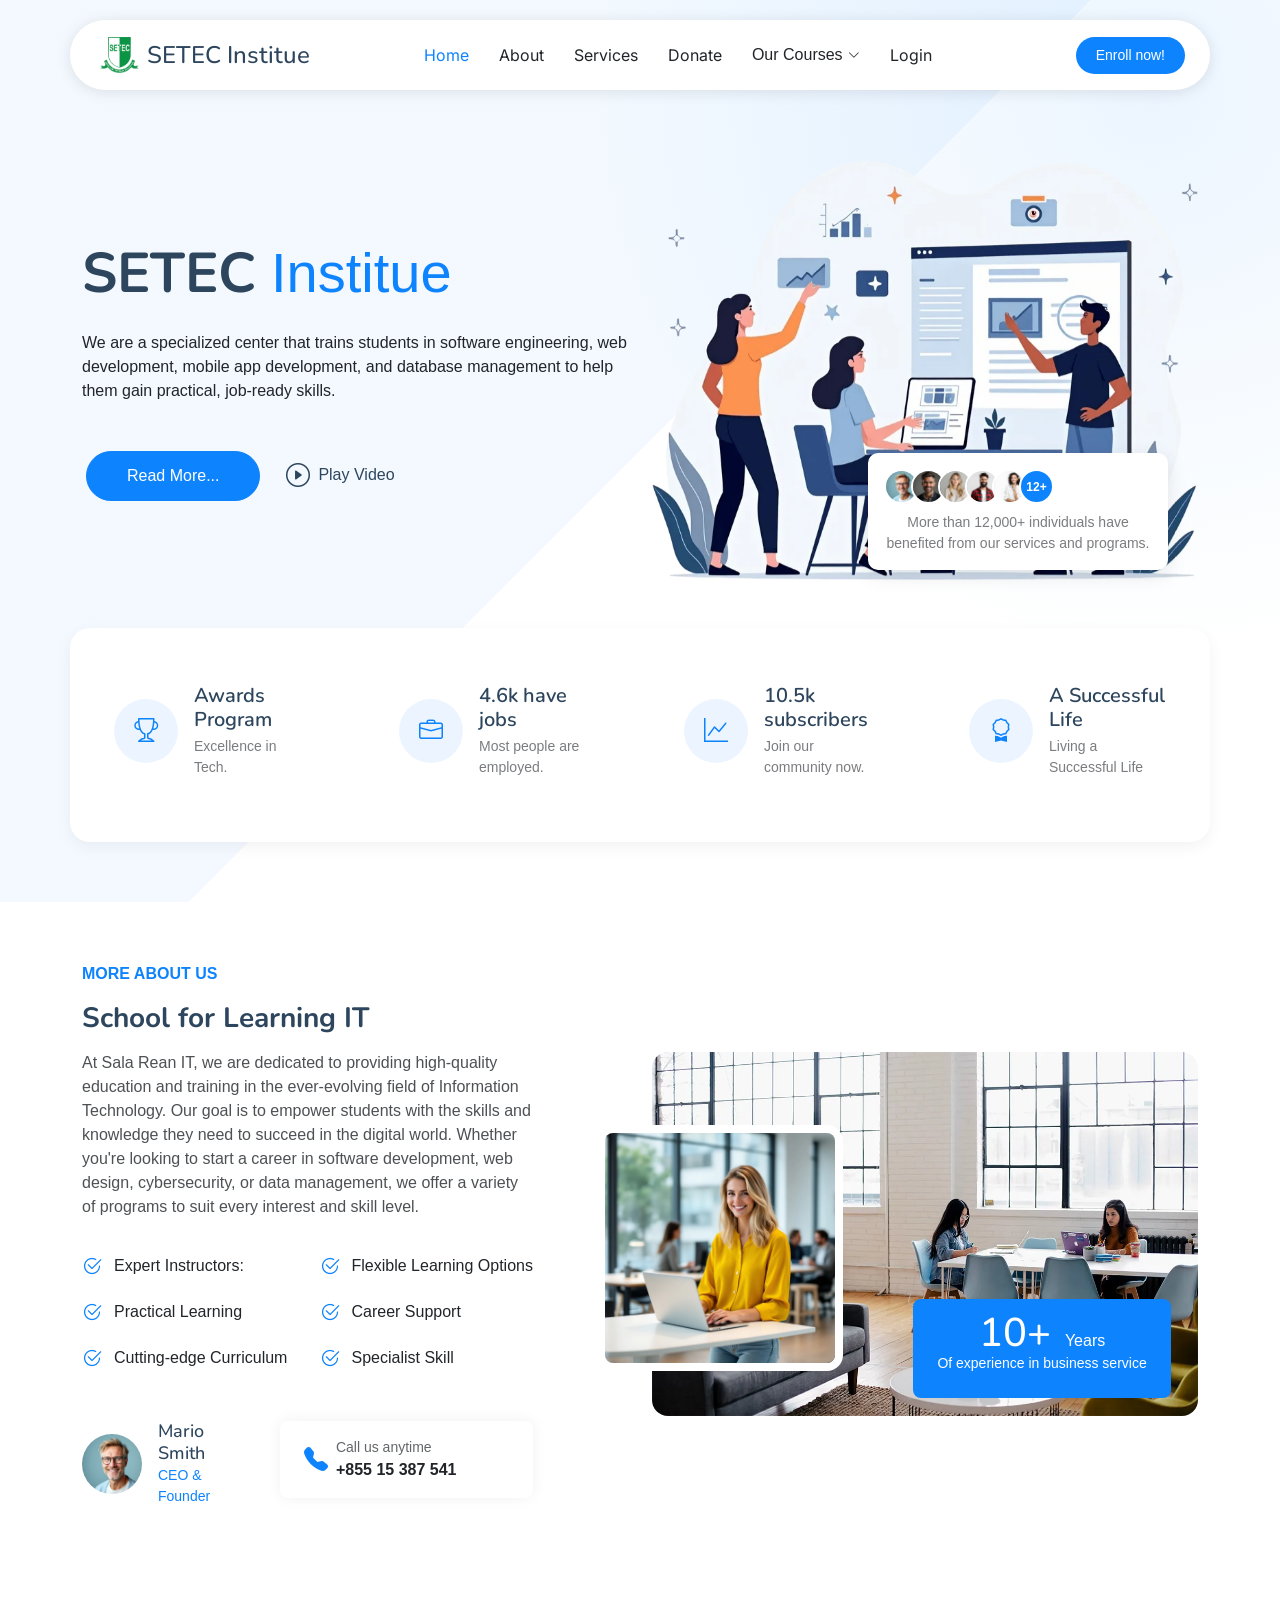
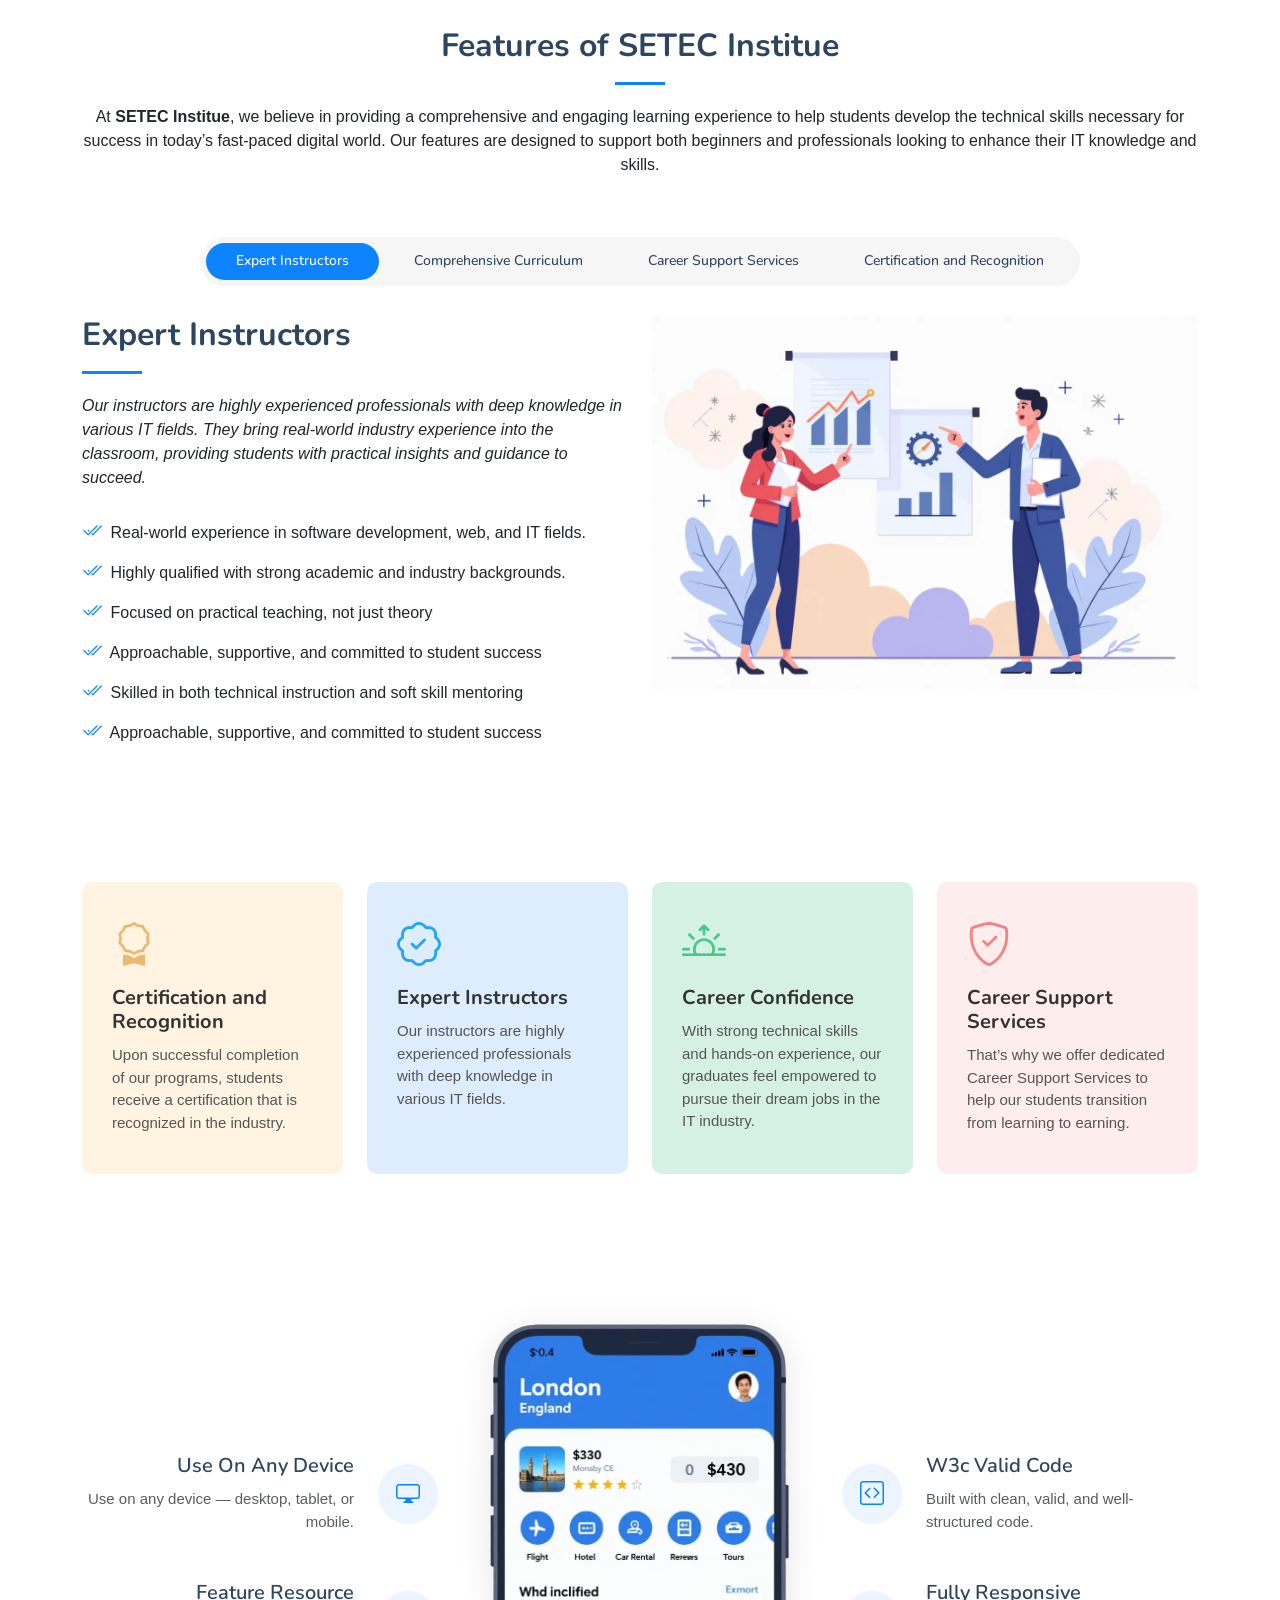
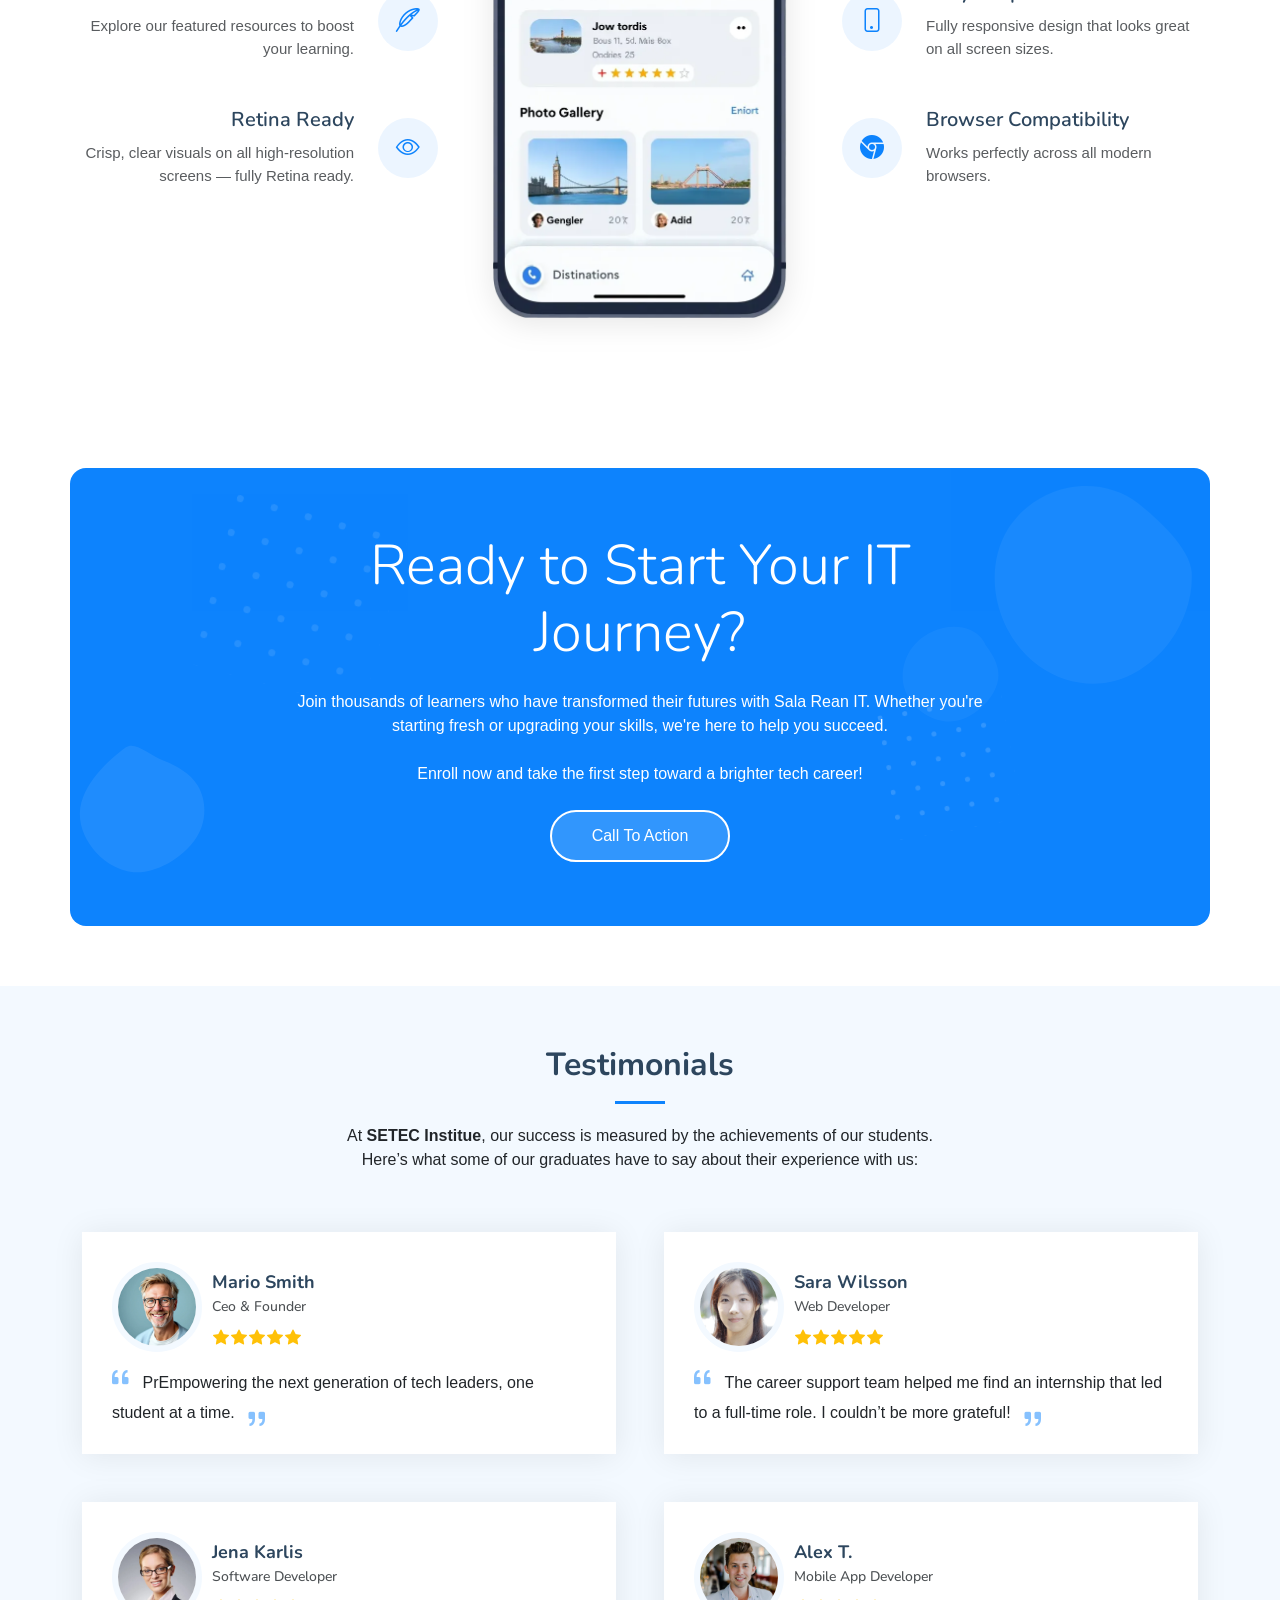
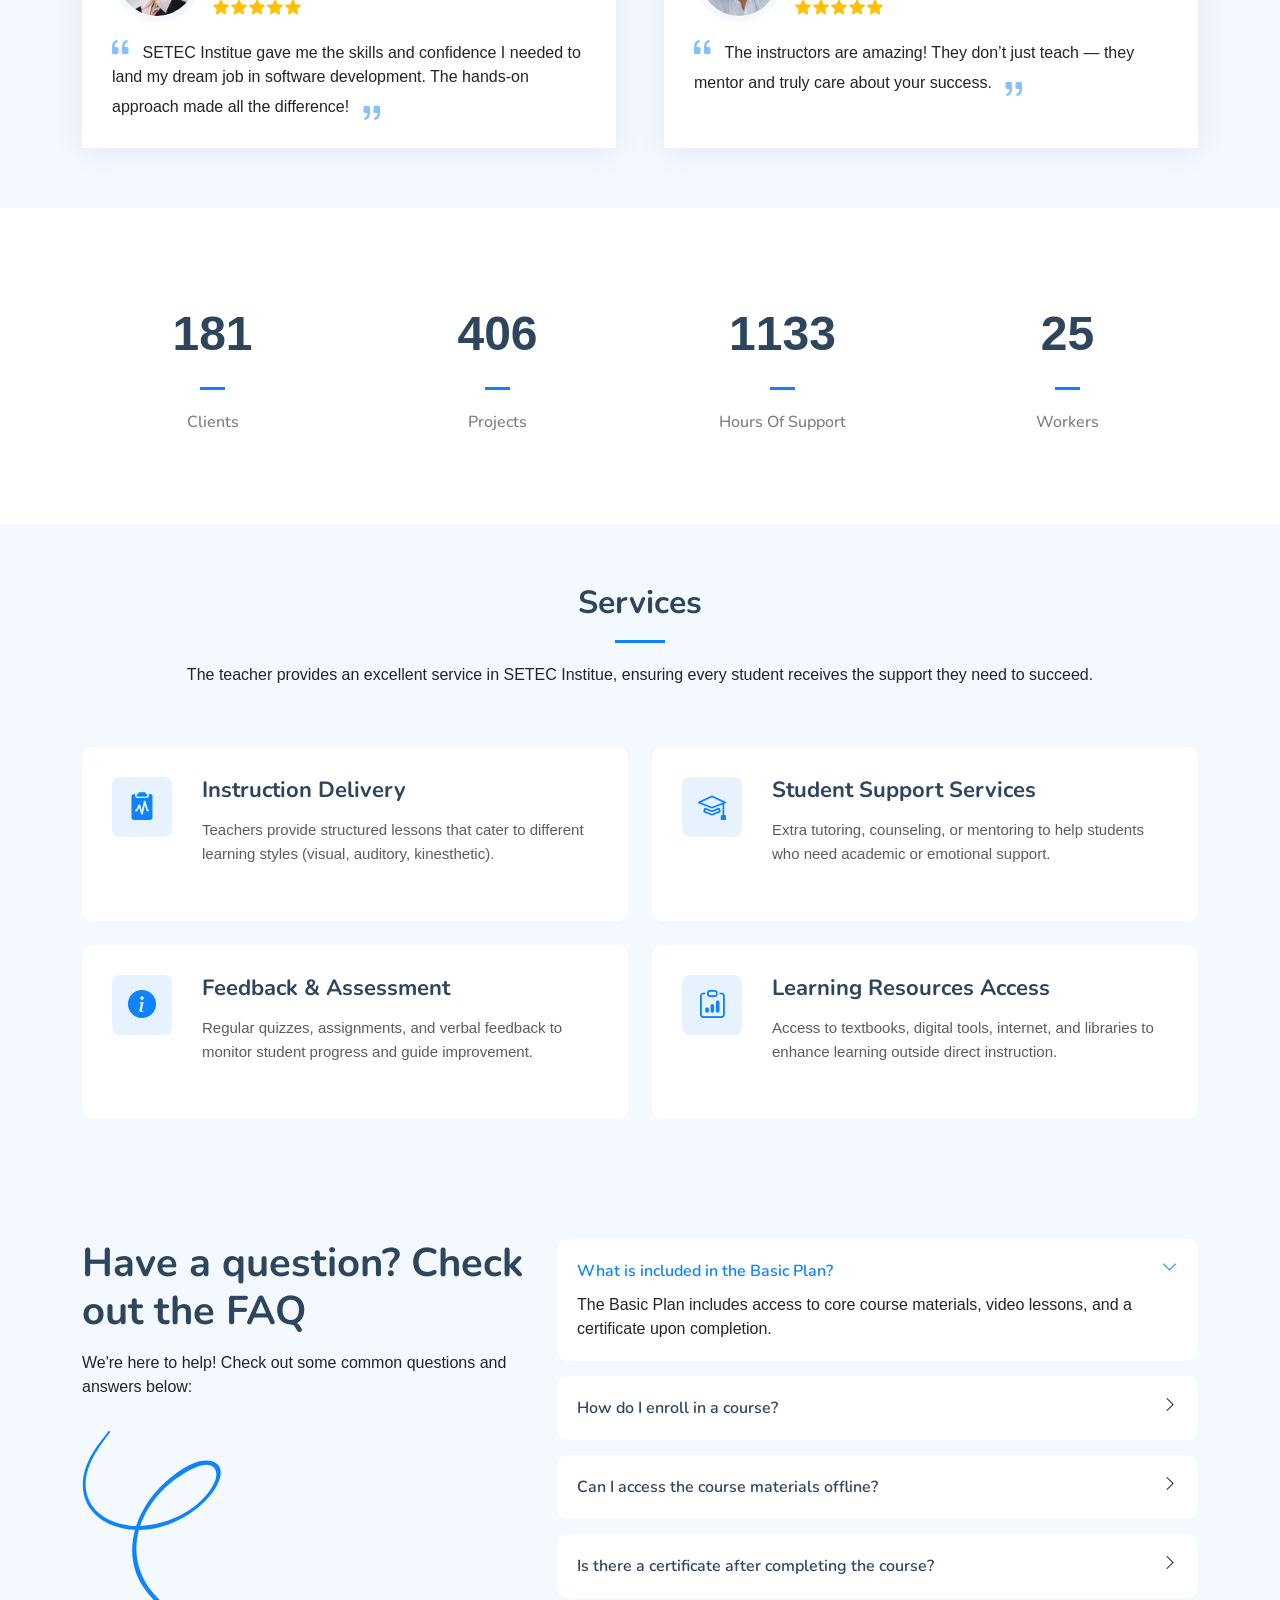
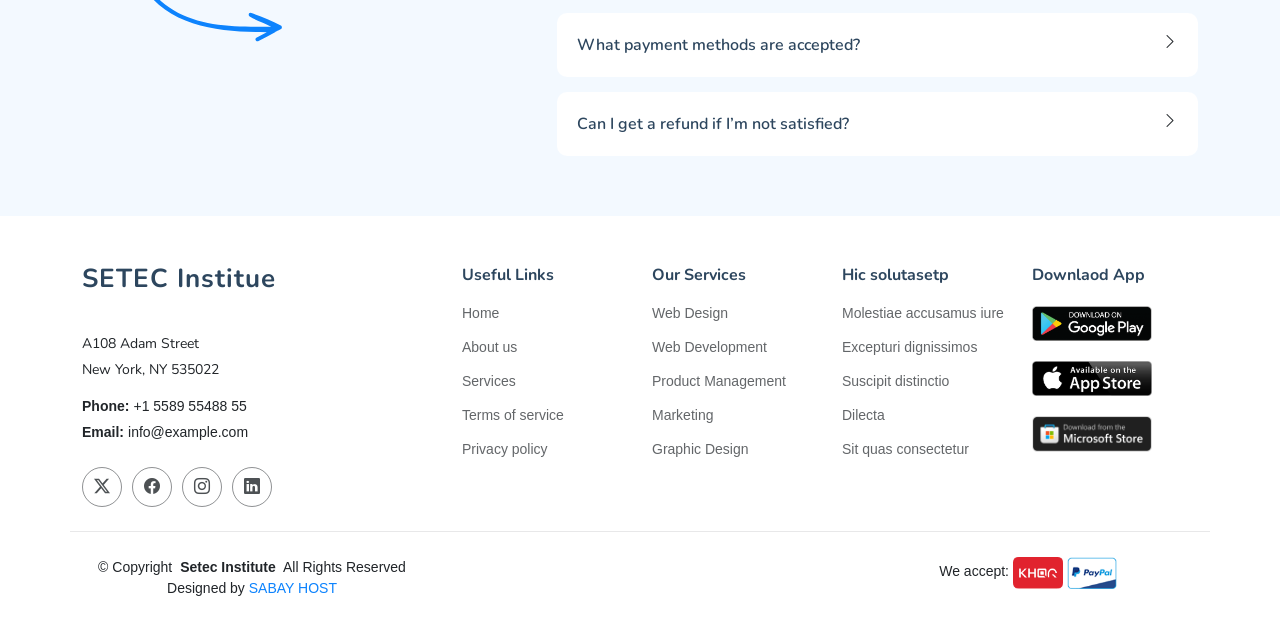
==== commit 052d9d8d: "header dynamic, detail, donate" ====
--- a/index.html
+++ b/index.html
@@ -1,1340 +1,1009 @@
 <!DOCTYPE html>
 <html lang="en">
-  <head>
-    <meta charset="utf-8" />
-    <meta content="width=device-width, initial-scale=1.0" name="viewport" />
-    <title>www.setec.com/home</title>
-    <meta name="description" content="" />
-    <meta name="keywords" content="" />
-
-    <!-- Favicons -->
-    <link href="assets/img/favicon.png" rel="icon" />
-    <link href="assets/img/apple-touch-icon.png" rel="apple-touch-icon" />
-
-    <!-- Fonts -->
-    <link href="https://fonts.googleapis.com" rel="preconnect" />
-    <link href="https://fonts.gstatic.com" rel="preconnect" crossorigin />
-    <link
-      href="https://fonts.googleapis.com/css2?family=Roboto:ital,wght@0,100;0,300;0,400;0,500;0,700;0,900;1,100;1,300;1,400;1,500;1,700;1,900&family=Inter:wght@100;200;300;400;500;600;700;800;900&family=Nunito:ital,wght@0,200;0,300;0,400;0,500;0,600;0,700;0,800;0,900;1,200;1,300;1,400;1,500;1,600;1,700;1,800;1,900&display=swap"
-      rel="stylesheet"
-    />
-
-    <!-- Vendor CSS Files -->
-    <link
-      href="assets/vendor/bootstrap/css/bootstrap.min.css"
-      rel="stylesheet"
-    />
-    <link
-      href="assets/vendor/bootstrap-icons/bootstrap-icons.css"
-      rel="stylesheet"
-    />
-    <link href="assets/vendor/aos/aos.css" rel="stylesheet" />
-    <link
-      href="assets/vendor/glightbox/css/glightbox.min.css"
-      rel="stylesheet"
-    />
-    <link href="assets/vendor/swiper/swiper-bundle.min.css" rel="stylesheet" />
-
-    <!-- Main CSS File -->
-    <link href="assets/css/main.css" rel="stylesheet" />
-
-    <!-- =======================================================
+
+<head>
+  <meta charset="utf-8" />
+  <meta content="width=device-width, initial-scale=1.0" name="viewport" />
+  <title>www.setec.com/home</title>
+  <meta name="description" content="" />
+  <meta name="keywords" content="" />
+
+  <!-- Favicons -->
+  <link href="assets/img/favicon.png" rel="icon" />
+  <link href="assets/img/apple-touch-icon.png" rel="apple-touch-icon" />
+
+  <!-- Fonts -->
+  <link href="https://fonts.googleapis.com" rel="preconnect" />
+  <link href="https://fonts.gstatic.com" rel="preconnect" crossorigin />
+  <link
+    href="https://fonts.googleapis.com/css2?family=Roboto:ital,wght@0,100;0,300;0,400;0,500;0,700;0,900;1,100;1,300;1,400;1,500;1,700;1,900&family=Inter:wght@100;200;300;400;500;600;700;800;900&family=Nunito:ital,wght@0,200;0,300;0,400;0,500;0,600;0,700;0,800;0,900;1,200;1,300;1,400;1,500;1,600;1,700;1,800;1,900&display=swap"
+    rel="stylesheet" />
+
+  <!-- Vendor CSS Files -->
+  <link href="assets/vendor/bootstrap/css/bootstrap.min.css" rel="stylesheet" />
+  <link href="assets/vendor/bootstrap-icons/bootstrap-icons.css" rel="stylesheet" />
+  <link href="assets/vendor/aos/aos.css" rel="stylesheet" />
+  <link href="assets/vendor/glightbox/css/glightbox.min.css" rel="stylesheet" />
+  <link href="assets/vendor/swiper/swiper-bundle.min.css" rel="stylesheet" />
+
+  <!-- Main CSS File -->
+  <link href="assets/css/main.css" rel="stylesheet" />
+  <link href="assets/css/project.css" rel="stylesheet" />
+
+  <!-- =======================================================
   * Template Name: iLanding
   * Template URL: https://bootstrapmade.com/ilanding-bootstrap-landing-page-template/
   * Updated: Nov 12 2024 with Bootstrap v5.3.3
   * Author: BootstrapMade.com
   * License: https://bootstrapmade.com/license/
   ======================================================== -->
-  </head>
-
-  <body class="index-page">
-    <header></header>
-
-    <main class="main">
-      <!-- Hero Section -->
-      <section id="hero" class="hero section">
-        <div class="container" data-aos="fade-up" data-aos-delay="100">
-          <div class="row align-items-center">
-            <div class="col-lg-6">
-              <div class="hero-content" data-aos="fade-up" data-aos-delay="200">
-                <!-- <div class="company-badge mb-4">
-                  <i class="bi bi-gear-fill me-2"></i>
-                  Working for your success
-                </div> -->
-
-                <h1 class="mb-4">
-                  SETEC
-                  <span class="accent-text">Institue</span>
-                </h1>
-
-                <p class="mb-4 mb-md-5">
-                  We are a specialized center that trains students in software
-                  engineering, web development, mobile app development, and
-                  database management to help them gain practical, job-ready
-                  skills.
+</head>
+
+<body class="index-page">
+  <header></header>
+
+  <main class="main" >
+    <!-- Hero Section -->
+    <section id="hero" class="hero section">
+      <div class="container" data-aos="fade-up" data-aos-delay="100">
+        <div class="row align-items-center">
+          <div class="col-lg-6">
+            <div class="hero-content" data-aos="fade-up" data-aos-delay="200">
+
+              <h1 class="mb-4">
+                SETEC
+                <span class="accent-text">Institue</span>
+              </h1>
+
+              <p class="mb-4 mb-md-5">
+                We are a specialized center that trains students in software
+                engineering, web development, mobile app development, and
+                database management to help them gain practical, job-ready
+                skills.
+              </p>
+
+              <div class="hero-buttons">
+                <a href="#about" class="btn btn-primary me-0 me-sm-2 mx-1">Read More...</a>
+                <a href="https://www.youtube.com/watch?v=Y7f98aduVJ8" class="btn btn-link mt-2 mt-sm-0 glightbox">
+                  <i class="bi bi-play-circle me-1"></i>
+                  Play Video
+                </a>
+              </div>
+            </div>
+          </div>
+
+          <div class="col-lg-6">
+            <div class="hero-image" data-aos="zoom-out" data-aos-delay="300">
+              <img src="assets/img/illustration-1.webp" alt="Hero Image" class="img-fluid" />
+
+              <div class="customers-badge">
+                <div class="customer-avatars">
+                  <img src="assets/img/avatar-1.webp" alt="Customer 1" class="avatar" />
+                  <img src="assets/img/avatar-2.webp" alt="Customer 2" class="avatar" />
+                  <img src="assets/img/avatar-3.webp" alt="Customer 3" class="avatar" />
+                  <img src="assets/img/avatar-4.webp" alt="Customer 4" class="avatar" />
+                  <img src="assets/img/avatar-5.webp" alt="Customer 5" class="avatar" />
+                  <span class="avatar more">12+</span>
+                </div>
+                <p class="mb-0 mt-2">
+                  More than 12,000+ individuals have benefited from our
+                  services and programs.
                 </p>
-
-                <div class="hero-buttons">
-                  <a href="#about" class="btn btn-primary me-0 me-sm-2 mx-1"
-                    >Read More...</a
-                  >
-                  <a
-                    href="https://www.youtube.com/watch?v=Y7f98aduVJ8"
-                    class="btn btn-link mt-2 mt-sm-0 glightbox"
-                  >
-                    <i class="bi bi-play-circle me-1"></i>
-                    Play Video
-                  </a>
-                </div>
-              </div>
-            </div>
-
-            <div class="col-lg-6">
-              <div class="hero-image" data-aos="zoom-out" data-aos-delay="300">
-                <img
-                  src="assets/img/illustration-1.webp"
-                  alt="Hero Image"
-                  class="img-fluid"
-                />
-
-                <div class="customers-badge">
-                  <div class="customer-avatars">
-                    <img
-                      src="assets/img/avatar-1.webp"
-                      alt="Customer 1"
-                      class="avatar"
-                    />
-                    <img
-                      src="assets/img/avatar-2.webp"
-                      alt="Customer 2"
-                      class="avatar"
-                    />
-                    <img
-                      src="assets/img/avatar-3.webp"
-                      alt="Customer 3"
-                      class="avatar"
-                    />
-                    <img
-                      src="assets/img/avatar-4.webp"
-                      alt="Customer 4"
-                      class="avatar"
-                    />
-                    <img
-                      src="assets/img/avatar-5.webp"
-                      alt="Customer 5"
-                      class="avatar"
-                    />
-                    <span class="avatar more">12+</span>
-                  </div>
-                  <p class="mb-0 mt-2">
-                    More than 12,000+ individuals have benefited from our
-                    services and programs.
-                  </p>
-                </div>
-              </div>
-            </div>
-          </div>
-
-          <div
-            class="row stats-row gy-4 mt-5"
-            data-aos="fade-up"
-            data-aos-delay="500"
-          >
-            <div class="col-lg-3 col-md-6">
-              <div class="stat-item">
-                <div class="stat-icon">
-                  <i class="bi bi-trophy"></i>
-                </div>
-                <div class="stat-content">
-                  <h4>Awards Program</h4>
-                  <p class="mb-0">Excellence in Tech.</p>
-                </div>
-              </div>
-            </div>
-            <div class="col-lg-3 col-md-6">
-              <div class="stat-item">
-                <div class="stat-icon">
-                  <i class="bi bi-briefcase"></i>
-                </div>
-                <div class="stat-content">
-                  <h4>4.6k have jobs</h4>
-                  <p class="mb-0">Most people are employed.</p>
-                </div>
-              </div>
-            </div>
-            <div class="col-lg-3 col-md-6">
-              <div class="stat-item">
-                <div class="stat-icon">
-                  <i class="bi bi-graph-up"></i>
-                </div>
-                <div class="stat-content">
-                  <h4>10.5k subscribers</h4>
-                  <p class="mb-0">Join our community now.</p>
-                </div>
-              </div>
-            </div>
-            <div class="col-lg-3 col-md-6">
-              <div class="stat-item">
-                <div class="stat-icon">
-                  <i class="bi bi-award"></i>
-                </div>
-                <div class="stat-content">
-                  <h4>A Successful Life</h4>
-                  <p class="mb-0">Living a Successful Life</p>
-                </div>
-              </div>
-            </div>
-          </div>
-        </div>
-      </section>
-      <!-- /Hero Section -->
-
-      <!-- About Section -->
-      <section id="about" class="about section">
-        <div class="container" data-aos="fade-up" data-aos-delay="100">
-          <div class="row gy-4 align-items-center justify-content-between">
-            <div class="col-xl-5" data-aos="fade-up" data-aos-delay="200">
-              <span class="about-meta">MORE ABOUT US</span>
-              <h2 class="about-title">School for Learning IT</h2>
-              <p class="about-description">
-                At Sala Rean IT, we are dedicated to providing high-quality
-                education and training in the ever-evolving field of Information
-                Technology. Our goal is to empower students with the skills and
-                knowledge they need to succeed in the digital world. Whether
-                you're looking to start a career in software development, web
-                design, cybersecurity, or data management, we offer a variety of
-                programs to suit every interest and skill level.
-              </p>
-
-              <div class="row feature-list-wrapper">
-                <div class="col-md-6">
-                  <ul class="feature-list">
-                    <li>
-                      <i class="bi bi-check2-circle"></i> Expert Instructors:
-                    </li>
-                    <li>
-                      <i class="bi bi-check2-circle"></i> Practical Learning
-                    </li>
-                    <li>
-                      <i class="bi bi-check2-circle"></i> Cutting-edge
-                      Curriculum
-                    </li>
-                  </ul>
-                </div>
-                <div class="col-md-6">
-                  <ul class="feature-list">
-                    <li>
-                      <i class="bi bi-check2-circle"></i> Flexible Learning
-                      Options
-                    </li>
-                    <li><i class="bi bi-check2-circle"></i> Career Support</li>
-                    <li>
-                      <i class="bi bi-check2-circle"></i> Specialist Skill
-                    </li>
-                  </ul>
-                </div>
-              </div>
-
-              <div class="info-wrapper">
-                <div class="row gy-4">
-                  <div class="col-lg-5">
-                    <div class="profile d-flex align-items-center gap-3">
-                      <img
-                        src="assets/img/avatar-1.webp"
-                        alt="CEO Profile"
-                        class="profile-image"
-                      />
-                      <div>
-                        <h4 class="profile-name">Mario Smith</h4>
-                        <p class="profile-position">CEO &amp; Founder</p>
-                      </div>
+              </div>
+            </div>
+          </div>
+        </div>
+
+        <div class="row stats-row gy-4 mt-5" data-aos="fade-up" data-aos-delay="500">
+          <div class="col-lg-3 col-md-6">
+            <div class="stat-item">
+              <div class="stat-icon">
+                <i class="bi bi-trophy"></i>
+              </div>
+              <div class="stat-content">
+                <h4>Awards Program</h4>
+                <p class="mb-0">Excellence in Tech.</p>
+              </div>
+            </div>
+          </div>
+          <div class="col-lg-3 col-md-6">
+            <div class="stat-item">
+              <div class="stat-icon">
+                <i class="bi bi-briefcase"></i>
+              </div>
+              <div class="stat-content">
+                <h4>4.6k have jobs</h4>
+                <p class="mb-0">Most people are employed.</p>
+              </div>
+            </div>
+          </div>
+          <div class="col-lg-3 col-md-6">
+            <div class="stat-item">
+              <div class="stat-icon">
+                <i class="bi bi-graph-up"></i>
+              </div>
+              <div class="stat-content">
+                <h4>10.5k subscribers</h4>
+                <p class="mb-0">Join our community now.</p>
+              </div>
+            </div>
+          </div>
+          <div class="col-lg-3 col-md-6">
+            <div class="stat-item">
+              <div class="stat-icon">
+                <i class="bi bi-award"></i>
+              </div>
+              <div class="stat-content">
+                <h4>A Successful Life</h4>
+                <p class="mb-0">Living a Successful Life</p>
+              </div>
+            </div>
+          </div>
+        </div>
+      </div>
+    </section>
+    <!-- /Hero Section -->
+
+    <!-- About Section -->
+    <section id="about" class="about section">
+      <div class="container" data-aos="fade-up" data-aos-delay="100">
+        <div class="row gy-4 align-items-center justify-content-between">
+          <div class="col-xl-5" data-aos="fade-up" data-aos-delay="200">
+            <span class="about-meta">MORE ABOUT US</span>
+            <h2 class="about-title">School for Learning IT</h2>
+            <p class="about-description">
+              At Sala Rean IT, we are dedicated to providing high-quality
+              education and training in the ever-evolving field of Information
+              Technology. Our goal is to empower students with the skills and
+              knowledge they need to succeed in the digital world. Whether
+              you're looking to start a career in software development, web
+              design, cybersecurity, or data management, we offer a variety of
+              programs to suit every interest and skill level.
+            </p>
+
+            <div class="row feature-list-wrapper">
+              <div class="col-md-6">
+                <ul class="feature-list">
+                  <li>
+                    <i class="bi bi-check2-circle"></i> Expert Instructors:
+                  </li>
+                  <li>
+                    <i class="bi bi-check2-circle"></i> Practical Learning
+                  </li>
+                  <li>
+                    <i class="bi bi-check2-circle"></i> Cutting-edge
+                    Curriculum
+                  </li>
+                </ul>
+              </div>
+              <div class="col-md-6">
+                <ul class="feature-list">
+                  <li>
+                    <i class="bi bi-check2-circle"></i> Flexible Learning
+                    Options
+                  </li>
+                  <li><i class="bi bi-check2-circle"></i> Career Support</li>
+                  <li>
+                    <i class="bi bi-check2-circle"></i> Specialist Skill
+                  </li>
+                </ul>
+              </div>
+            </div>
+
+            <div class="info-wrapper">
+              <div class="row gy-4">
+                <div class="col-lg-5">
+                  <div class="profile d-flex align-items-center gap-3">
+                    <img src="assets/img/avatar-1.webp" alt="CEO Profile" class="profile-image" />
+                    <div>
+                      <h4 class="profile-name">Mario Smith</h4>
+                      <p class="profile-position">CEO &amp; Founder</p>
                     </div>
                   </div>
-                  <div class="col-lg-7">
-                    <div class="contact-info d-flex align-items-center gap-2">
-                      <i class="bi bi-telephone-fill"></i>
-                      <div>
-                        <p class="contact-label">Call us anytime</p>
-                        <p class="contact-number">+855 15 387 541</p>
-                      </div>
+                </div>
+                <div class="col-lg-7">
+                  <div class="contact-info d-flex align-items-center gap-2">
+                    <i class="bi bi-telephone-fill"></i>
+                    <div>
+                      <p class="contact-label">Call us anytime</p>
+                      <p class="contact-number">+855 15 387 541</p>
                     </div>
                   </div>
                 </div>
               </div>
             </div>
-
-            <div class="col-xl-6" data-aos="fade-up" data-aos-delay="300">
-              <div class="image-wrapper">
-                <div
-                  class="images position-relative"
-                  data-aos="zoom-out"
-                  data-aos-delay="400"
-                >
-                  <img
-                    src="assets/img/about-5.webp"
-                    alt="Business Meeting"
-                    class="img-fluid main-image rounded-4"
-                  />
-                  <img
-                    src="assets/img/about-2.webp"
-                    alt="Team Discussion"
-                    class="img-fluid small-image rounded-4"
-                  />
-                </div>
-                <div class="experience-badge floating">
-                  <h3>10+ <span>Years</span></h3>
-                  <p>Of experience in business service</p>
-                </div>
-              </div>
-            </div>
-          </div>
-        </div>
-      </section>
-      <!-- /About Section -->
-
-      <!-- Features Section -->
-      <section id="features" class="features section">
-        <!-- Section Title -->
-        <div class="container section-title" data-aos="fade-up">
-          <h2>Features of SETEC Institue</h2>
-          <p>
-            At <strong>SETEC Institue</strong>, we believe in providing a
-            comprehensive and engaging learning experience to help students
-            develop the technical skills necessary for success in today’s
-            fast-paced digital world. Our features are designed to support both
-            beginners and professionals looking to enhance their IT knowledge
-            and skills.
-          </p>
-        </div>
-        <!-- End Section Title -->
-
-        <div class="container">
-          <div class="d-flex justify-content-center">
-            <ul class="nav nav-tabs" data-aos="fade-up" data-aos-delay="100">
-              <li class="nav-item">
-                <a
-                  class="nav-link active show"
-                  data-bs-toggle="tab"
-                  data-bs-target="#features-tab-1"
-                >
-                  <h4>Expert Instructors</h4>
-                </a>
-              </li>
-              <!-- End tab nav item -->
-
-              <li class="nav-item">
-                <a
-                  class="nav-link"
-                  data-bs-toggle="tab"
-                  data-bs-target="#features-tab-2"
-                >
-                  <h4>Comprehensive Curriculum</h4> </a
-                ><!-- End tab nav item -->
-              </li>
-              <li class="nav-item">
-                <a
-                  class="nav-link"
-                  data-bs-toggle="tab"
-                  data-bs-target="#features-tab-3"
-                >
-                  <h4>Career Support Services</h4>
-                </a>
-              </li>
-              <li class="nav-item">
-                <a
-                  class="nav-link"
-                  data-bs-toggle="tab"
-                  data-bs-target="#features-tab-4"
-                >
-                  <h4>Certification and Recognition</h4>
-                </a>
-              </li>
-              <!-- End tab nav item -->
-            </ul>
-          </div>
-
-          <div class="tab-content" data-aos="fade-up" data-aos-delay="200">
-            <div class="tab-pane fade active show" id="features-tab-1">
-              <div class="row">
-                <div
-                  class="col-lg-6 order-2 order-lg-1 mt-3 mt-lg-0 d-flex flex-column justify-content-center"
-                >
-                  <h3>Expert Instructors</h3>
-                  <p class="fst-italic">
-                    Our instructors are highly experienced professionals with
-                    deep knowledge in various IT fields. They bring real-world
-                    industry experience into the classroom, providing students
-                    with practical insights and guidance to succeed.
+          </div>
+
+          <div class="col-xl-6" data-aos="fade-up" data-aos-delay="300">
+            <div class="image-wrapper">
+              <div class="images position-relative" data-aos="zoom-out" data-aos-delay="400">
+                <img src="assets/img/about-5.webp" alt="Business Meeting" class="img-fluid main-image rounded-4" />
+                <img src="assets/img/about-2.webp" alt="Team Discussion" class="img-fluid small-image rounded-4" />
+              </div>
+              <div class="experience-badge floating">
+                <h3>10+ <span>Years</span></h3>
+                <p>Of experience in business service</p>
+              </div>
+            </div>
+          </div>
+        </div>
+      </div>
+    </section>
+    <!-- /About Section -->
+
+    <!-- Features Section -->
+    <section id="features" class="features section">
+      <!-- Section Title -->
+      <div class="container section-title" data-aos="fade-up">
+        <h2>Features of SETEC Institue</h2>
+        <p>
+          At <strong>SETEC Institue</strong>, we believe in providing a
+          comprehensive and engaging learning experience to help students
+          develop the technical skills necessary for success in today’s
+          fast-paced digital world. Our features are designed to support both
+          beginners and professionals looking to enhance their IT knowledge
+          and skills.
+        </p>
+      </div>
+      <!-- End Section Title -->
+
+      <div class="container">
+        <div class="d-flex justify-content-center">
+          <ul class="nav nav-tabs" data-aos="fade-up" data-aos-delay="100">
+            <li class="nav-item">
+              <a class="nav-link active show" data-bs-toggle="tab" data-bs-target="#features-tab-1">
+                <h4>Expert Instructors</h4>
+              </a>
+            </li>
+            <!-- End tab nav item -->
+
+            <li class="nav-item">
+              <a class="nav-link" data-bs-toggle="tab" data-bs-target="#features-tab-2">
+                <h4>Comprehensive Curriculum</h4>
+              </a><!-- End tab nav item -->
+            </li>
+            <li class="nav-item">
+              <a class="nav-link" data-bs-toggle="tab" data-bs-target="#features-tab-3">
+                <h4>Career Support Services</h4>
+              </a>
+            </li>
+            <li class="nav-item">
+              <a class="nav-link" data-bs-toggle="tab" data-bs-target="#features-tab-4">
+                <h4>Certification and Recognition</h4>
+              </a>
+            </li>
+            <!-- End tab nav item -->
+          </ul>
+        </div>
+
+        <div class="tab-content" data-aos="fade-up" data-aos-delay="200">
+          <div class="tab-pane fade active show" id="features-tab-1">
+            <div class="row">
+              <div class="col-lg-6 order-2 order-lg-1 mt-3 mt-lg-0 d-flex flex-column justify-content-center">
+                <h3>Expert Instructors</h3>
+                <p class="fst-italic">
+                  Our instructors are highly experienced professionals with
+                  deep knowledge in various IT fields. They bring real-world
+                  industry experience into the classroom, providing students
+                  with practical insights and guidance to succeed.
+                </p>
+                <ul>
+                  <li>
+                    <i class="bi bi-check2-all"></i>
+                    <span>Real-world experience in software development, web, and
+                      IT fields.</span>
+                  </li>
+                  <li>
+                    <i class="bi bi-check2-all"></i>
+                    <span>Highly qualified with strong academic and industry
+                      backgrounds.</span>
+                  </li>
+                  <li>
+                    <i class="bi bi-check2-all"></i>
+                    <span>Focused on practical teaching, not just theory</span>
+                  </li>
+                  <li>
+                    <i class="bi bi-check2-all"></i>
+                    <span>Approachable, supportive, and committed to student
+                      success</span>
+                  </li>
+                  <li>
+                    <i class="bi bi-check2-all"></i>
+                    <span>Skilled in both technical instruction and soft skill
+                      mentoring</span>
+                  </li>
+                  <li>
+                    <i class="bi bi-check2-all"></i>
+                    <span>Approachable, supportive, and committed to student
+                      success</span>
+                  </li>
+                </ul>
+              </div>
+              <div class="col-lg-6 order-1 order-lg-2 text-center">
+                <img src="assets/img/features-illustration-1.webp" alt="" class="img-fluid" />
+              </div>
+            </div>
+          </div>
+          <!-- End tab content item -->
+
+          <div class="tab-pane fade" id="features-tab-2">
+            <div class="row">
+              <div class="col-lg-6 order-2 order-lg-1 mt-3 mt-lg-0 d-flex flex-column justify-content-center">
+                <h3>Comprehensive Curriculum</h3>
+                <p class="fst-italic">
+                  Our curriculum is up-to-date and covers a wide range of
+                  topics including:
+                </p>
+                <ul>
+                  <li>
+                    <i class="bi bi-check2-all"></i>
+                    <span>Software Engineering</span>
+                  </li>
+                  <li>
+                    <i class="bi bi-check2-all"></i>
+                    <span>Web Development</span>
+                  </li>
+                  <li>
+                    <i class="bi bi-check2-all"></i>
+                    <span>Mobile App Development</span>
+                  </li>
+                  <li>
+                    <i class="bi bi-check2-all"></i>
+                    <span>Database Management</span>
+                  </li>
+                  <li>
+                    <i class="bi bi-check2-all"></i>
+                    <span>Cybersecurity</span>
+                  </li>
+                  <li>
+                    <i class="bi bi-check2-all"></i>
+                    <span>Networking and IT Support</span>
+                  </li>
+                </ul>
+              </div>
+              <div class="col-lg-6 order-1 order-lg-2 text-center">
+                <img src="assets/img/features-illustration-2.webp" alt="" class="img-fluid" />
+              </div>
+            </div>
+          </div>
+          <!-- End tab content item -->
+
+          <div class="tab-pane fade" id="features-tab-3">
+            <div class="row">
+              <div class="col-lg-6 order-2 order-lg-1 mt-3 mt-lg-0 d-flex flex-column justify-content-center">
+                <h3>Career Support Services</h3>
+                <p class="fst-italic">
+                  Our dedicated career support team helps students with:
+                </p>
+                <ul>
+                  <li>
+                    <i class="bi bi-check2-all"></i>
+                    <span>Resume building</span>
+                  </li>
+                  <li>
+                    <i class="bi bi-check2-all"></i>
+                    <span>Job interview preparation</span>
+                  </li>
+                  <li>
+                    <i class="bi bi-check2-all"></i>
+                    <span>Internship placements</span>
+                  </li>
+                  <li>
+                    <i class="bi bi-check2-all"></i>
+                    <span>Networking opportunities with IT professionals</span>
+                  </li>
+                </ul>
+                <p class="fst-italic">
+                  We aim to connect our students with leading companies and
+                  help them secure fulfilling roles in the IT industry.
+                </p>
+              </div>
+              <div class="col-lg-6 order-1 order-lg-2 text-center">
+                <img src="assets/img/features-illustration-3.webp" alt="" class="img-fluid" />
+              </div>
+            </div>
+          </div>
+          <!-- End tab content item -->
+          <div class="tab-pane fade" id="features-tab-4">
+            <div class="row">
+              <div class="col-lg-6 order-2 order-lg-1 mt-3 mt-lg-0 d-flex flex-column justify-content-center">
+                <h3>Certification and Recognition</h3>
+                <p class="fst-italic">
+                  Upon successful completion of our programs, students receive
+                  a certification that is recognized in the industry. This
+                  certification not only boosts their resume but also
+                  demonstrates their expertise and readiness to work in the IT
+                  field.
+                </p>
+              </div>
+              <div class="col-lg-6 order-1 order-lg-2 text-center">
+                <img src="assets/img/Certification and Recognition.svg" alt="" class="img-fluid" />
+              </div>
+            </div>
+          </div>
+          <!-- End tab content item -->
+        </div>
+      </div>
+    </section>
+    <!-- /Features Section -->
+
+    <!-- Features Cards Section -->
+    <section id="features-cards" class="features-cards section">
+      <div class="container">
+        <div class="row gy-4">
+          <div class="col-xl-3 col-md-6" data-aos="zoom-in" data-aos-delay="100">
+            <div class="feature-box orange">
+              <i class="bi bi-award"></i>
+              <h4>Certification and Recognition</h4>
+              <p>
+                Upon successful completion of our programs, students receive a
+                certification that is recognized in the industry.
+              </p>
+            </div>
+          </div>
+          <!-- End Feature Borx-->
+
+          <div class="col-xl-3 col-md-6" data-aos="zoom-in" data-aos-delay="200">
+            <div class="feature-box blue">
+              <i class="bi bi-patch-check"></i>
+              <h4>Expert Instructors</h4>
+              <p>
+                Our instructors are highly experienced professionals with deep
+                knowledge in various IT fields.
+              </p>
+            </div>
+          </div>
+          <!-- End Feature Borx-->
+
+          <div class="col-xl-3 col-md-6" data-aos="zoom-in" data-aos-delay="300">
+            <div class="feature-box green">
+              <i class="bi bi-sunrise"></i>
+              <h4>Career Confidence</h4>
+              <p>
+                With strong technical skills and hands-on experience, our
+                graduates feel empowered to pursue their dream jobs in the IT
+                industry.
+              </p>
+            </div>
+          </div>
+          <!-- End Feature Borx-->
+
+          <div class="col-xl-3 col-md-6" data-aos="zoom-in" data-aos-delay="400">
+            <div class="feature-box red">
+              <i class="bi bi-shield-check"></i>
+              <h4>Career Support Services</h4>
+              <p>
+                That’s why we offer dedicated Career Support Services to help
+                our students transition from learning to earning.
+              </p>
+            </div>
+          </div>
+          <!-- End Feature Borx-->
+        </div>
+      </div>
+    </section>
+    <!-- /Features Cards Section -->
+
+    <!-- Features 2 Section -->
+    <section id="features-2" class="features-2 section">
+      <div class="container" data-aos="fade-up" data-aos-delay="100">
+        <div class="row align-items-center">
+          <div class="col-lg-4">
+            <div class="feature-item text-end mb-5" data-aos="fade-right" data-aos-delay="200">
+              <div class="d-flex align-items-center justify-content-end gap-4">
+                <div class="feature-content">
+                  <h3>Use On Any Device</h3>
+                  <p>Use on any device — desktop, tablet, or mobile.</p>
+                </div>
+                <div class="feature-icon flex-shrink-0">
+                  <i class="bi bi-display"></i>
+                </div>
+              </div>
+            </div>
+            <!-- End .feature-item -->
+
+            <div class="feature-item text-end mb-5" data-aos="fade-right" data-aos-delay="300">
+              <div class="d-flex align-items-center justify-content-end gap-4">
+                <div class="feature-content">
+                  <h3>Feature Resource</h3>
+                  <p>
+                    Explore our featured resources to boost your learning.
                   </p>
-                  <ul>
-                    <li>
-                      <i class="bi bi-check2-all"></i>
-                      <span
-                        >Real-world experience in software development, web, and
-                        IT fields.</span
-                      >
-                    </li>
-                    <li>
-                      <i class="bi bi-check2-all"></i>
-                      <span
-                        >Highly qualified with strong academic and industry
-                        backgrounds.</span
-                      >
-                    </li>
-                    <li>
-                      <i class="bi bi-check2-all"></i>
-                      <span
-                        >Focused on practical teaching, not just theory</span
-                      >
-                    </li>
-                    <li>
-                      <i class="bi bi-check2-all"></i>
-                      <span
-                        >Approachable, supportive, and committed to student
-                        success</span
-                      >
-                    </li>
-                    <li>
-                      <i class="bi bi-check2-all"></i>
-                      <span
-                        >Skilled in both technical instruction and soft skill
-                        mentoring</span
-                      >
-                    </li>
-                    <li>
-                      <i class="bi bi-check2-all"></i>
-                      <span
-                        >Approachable, supportive, and committed to student
-                        success</span
-                      >
-                    </li>
-                  </ul>
-                </div>
-                <div class="col-lg-6 order-1 order-lg-2 text-center">
-                  <img
-                    src="assets/img/features-illustration-1.webp"
-                    alt=""
-                    class="img-fluid"
-                  />
-                </div>
-              </div>
-            </div>
-            <!-- End tab content item -->
-
-            <div class="tab-pane fade" id="features-tab-2">
-              <div class="row">
-                <div
-                  class="col-lg-6 order-2 order-lg-1 mt-3 mt-lg-0 d-flex flex-column justify-content-center"
-                >
-                  <h3>Comprehensive Curriculum</h3>
-                  <p class="fst-italic">
-                    Our curriculum is up-to-date and covers a wide range of
-                    topics including:
+                </div>
+                <div class="feature-icon flex-shrink-0">
+                  <i class="bi bi-feather"></i>
+                </div>
+              </div>
+            </div>
+            <!-- End .feature-item -->
+
+            <div class="feature-item text-end" data-aos="fade-right" data-aos-delay="400">
+              <div class="d-flex align-items-center justify-content-end gap-4">
+                <div class="feature-content">
+                  <h3>Retina Ready</h3>
+                  <p>
+                    Crisp, clear visuals on all high-resolution screens —
+                    fully Retina ready.
                   </p>
-                  <ul>
-                    <li>
-                      <i class="bi bi-check2-all"></i>
-                      <span>Software Engineering</span>
-                    </li>
-                    <li>
-                      <i class="bi bi-check2-all"></i>
-                      <span>Web Development</span>
-                    </li>
-                    <li>
-                      <i class="bi bi-check2-all"></i>
-                      <span>Mobile App Development</span>
-                    </li>
-                    <li>
-                      <i class="bi bi-check2-all"></i>
-                      <span>Database Management</span>
-                    </li>
-                    <li>
-                      <i class="bi bi-check2-all"></i>
-                      <span>Cybersecurity</span>
-                    </li>
-                    <li>
-                      <i class="bi bi-check2-all"></i>
-                      <span>Networking and IT Support</span>
-                    </li>
-                  </ul>
-                </div>
-                <div class="col-lg-6 order-1 order-lg-2 text-center">
-                  <img
-                    src="assets/img/features-illustration-2.webp"
-                    alt=""
-                    class="img-fluid"
-                  />
-                </div>
-              </div>
-            </div>
-            <!-- End tab content item -->
-
-            <div class="tab-pane fade" id="features-tab-3">
-              <div class="row">
-                <div
-                  class="col-lg-6 order-2 order-lg-1 mt-3 mt-lg-0 d-flex flex-column justify-content-center"
-                >
-                  <h3>Career Support Services</h3>
-                  <p class="fst-italic">
-                    Our dedicated career support team helps students with:
+                </div>
+                <div class="feature-icon flex-shrink-0">
+                  <i class="bi bi-eye"></i>
+                </div>
+              </div>
+            </div>
+            <!-- End .feature-item -->
+          </div>
+
+          <div class="col-lg-4" data-aos="zoom-in" data-aos-delay="200">
+            <div class="phone-mockup text-center">
+              <img src="assets/img/phone-app-screen.webp" alt="Phone Mockup" class="img-fluid" />
+            </div>
+          </div>
+          <!-- End Phone Mockup -->
+
+          <div class="col-lg-4">
+            <div class="feature-item mb-5" data-aos="fade-left" data-aos-delay="200">
+              <div class="d-flex align-items-center gap-4">
+                <div class="feature-icon flex-shrink-0">
+                  <i class="bi bi-code-square"></i>
+                </div>
+                <div class="feature-content">
+                  <h3>W3c Valid Code</h3>
+                  <p>Built with clean, valid, and well-structured code.</p>
+                </div>
+              </div>
+            </div>
+            <!-- End .feature-item -->
+
+            <div class="feature-item mb-5" data-aos="fade-left" data-aos-delay="300">
+              <div class="d-flex align-items-center gap-4">
+                <div class="feature-icon flex-shrink-0">
+                  <i class="bi bi-phone"></i>
+                </div>
+                <div class="feature-content">
+                  <h3>Fully Responsive</h3>
+                  <p>
+                    Fully responsive design that looks great on all screen
+                    sizes.
                   </p>
-                  <ul>
-                    <li>
-                      <i class="bi bi-check2-all"></i>
-                      <span>Resume building</span>
-                    </li>
-                    <li>
-                      <i class="bi bi-check2-all"></i>
-                      <span>Job interview preparation</span>
-                    </li>
-                    <li>
-                      <i class="bi bi-check2-all"></i>
-                      <span>Internship placements</span>
-                    </li>
-                    <li>
-                      <i class="bi bi-check2-all"></i>
-                      <span
-                        >Networking opportunities with IT professionals</span
-                      >
-                    </li>
-                  </ul>
-                  <p class="fst-italic">
-                    We aim to connect our students with leading companies and
-                    help them secure fulfilling roles in the IT industry.
-                  </p>
-                </div>
-                <div class="col-lg-6 order-1 order-lg-2 text-center">
-                  <img
-                    src="assets/img/features-illustration-3.webp"
-                    alt=""
-                    class="img-fluid"
-                  />
-                </div>
-              </div>
-            </div>
-            <!-- End tab content item -->
-            <div class="tab-pane fade" id="features-tab-4">
-              <div class="row">
-                <div
-                  class="col-lg-6 order-2 order-lg-1 mt-3 mt-lg-0 d-flex flex-column justify-content-center"
-                >
-                  <h3>Certification and Recognition</h3>
-                  <p class="fst-italic">
-                    Upon successful completion of our programs, students receive
-                    a certification that is recognized in the industry. This
-                    certification not only boosts their resume but also
-                    demonstrates their expertise and readiness to work in the IT
-                    field.
-                  </p>
-                </div>
-                <div class="col-lg-6 order-1 order-lg-2 text-center">
-                  <img
-                    src="assets/img/Certification and Recognition.svg"
-                    alt=""
-                    class="img-fluid"
-                  />
-                </div>
-              </div>
-            </div>
-            <!-- End tab content item -->
-          </div>
-        </div>
-      </section>
-      <!-- /Features Section -->
-
-      <!-- Features Cards Section -->
-      <section id="features-cards" class="features-cards section">
-        <div class="container">
-          <div class="row gy-4">
-            <div
-              class="col-xl-3 col-md-6"
-              data-aos="zoom-in"
-              data-aos-delay="100"
-            >
-              <div class="feature-box orange">
-                <i class="bi bi-award"></i>
-                <h4>Certification and Recognition</h4>
+                </div>
+              </div>
+            </div>
+            <!-- End .feature-item -->
+
+            <div class="feature-item" data-aos="fade-left" data-aos-delay="400">
+              <div class="d-flex align-items-center gap-4">
+                <div class="feature-icon flex-shrink-0">
+                  <i class="bi bi-browser-chrome"></i>
+                </div>
+                <div class="feature-content">
+                  <h3>Browser Compatibility</h3>
+                  <p>Works perfectly across all modern browsers.</p>
+                </div>
+              </div>
+            </div>
+            <!-- End .feature-item -->
+          </div>
+        </div>
+      </div>
+    </section>
+    <!-- /Features 2 Section -->
+
+    <!-- Call To Action Section -->
+    <section id="call-to-action" class="call-to-action section">
+      <div class="container" data-aos="fade-up" data-aos-delay="100">
+        <div class="row content justify-content-center align-items-center position-relative">
+          <div class="col-lg-8 mx-auto text-center">
+            <h2 class="display-4 mb-4">Ready to Start Your IT Journey?</h2>
+            <p class="mb-4">
+              Join thousands of learners who have transformed their futures
+              with Sala Rean IT. Whether you're starting fresh or upgrading
+              your skills, we're here to help you succeed.
+              <br /><br />Enroll now and take the first step toward a brighter
+              tech career!
+            </p>
+            <a href="#" class="btn btn-cta">Call To Action</a>
+          </div>
+
+          <!-- Abstract Background Elements -->
+          <div class="shape shape-1">
+            <svg viewBox="0 0 200 200" xmlns="http://www.w3.org/2000/svg">
+              <path
+                d="M47.1,-57.1C59.9,-45.6,68.5,-28.9,71.4,-10.9C74.2,7.1,71.3,26.3,61.5,41.1C51.7,55.9,35,66.2,16.9,69.2C-1.3,72.2,-21,67.8,-36.9,57.9C-52.8,48,-64.9,32.6,-69.1,15.1C-73.3,-2.4,-69.5,-22,-59.4,-37.1C-49.3,-52.2,-32.8,-62.9,-15.7,-64.9C1.5,-67,34.3,-68.5,47.1,-57.1Z"
+                transform="translate(100 100)"></path>
+            </svg>
+          </div>
+
+          <div class="shape shape-2">
+            <svg viewBox="0 0 200 200" xmlns="http://www.w3.org/2000/svg">
+              <path
+                d="M41.3,-49.1C54.4,-39.3,66.6,-27.2,71.1,-12.1C75.6,3,72.4,20.9,63.3,34.4C54.2,47.9,39.2,56.9,23.2,62.3C7.1,67.7,-10,69.4,-24.8,64.1C-39.7,58.8,-52.3,46.5,-60.1,31.5C-67.9,16.4,-70.9,-1.4,-66.3,-16.6C-61.8,-31.8,-49.7,-44.3,-36.3,-54C-22.9,-63.7,-8.2,-70.6,3.6,-75.1C15.4,-79.6,28.2,-58.9,41.3,-49.1Z"
+                transform="translate(100 100)"></path>
+            </svg>
+          </div>
+
+          <!-- Dot Pattern Groups -->
+          <div class="dots dots-1">
+            <svg viewBox="0 0 100 100" xmlns="http://www.w3.org/2000/svg">
+              <pattern id="dot-pattern" x="0" y="0" width="20" height="20" patternUnits="userSpaceOnUse">
+                <circle cx="2" cy="2" r="2" fill="currentColor"></circle>
+              </pattern>
+              <rect width="100" height="100" fill="url(#dot-pattern)"></rect>
+            </svg>
+          </div>
+
+          <div class="dots dots-2">
+            <svg viewBox="0 0 100 100" xmlns="http://www.w3.org/2000/svg">
+              <pattern id="dot-pattern-2" x="0" y="0" width="20" height="20" patternUnits="userSpaceOnUse">
+                <circle cx="2" cy="2" r="2" fill="currentColor"></circle>
+              </pattern>
+              <rect width="100" height="100" fill="url(#dot-pattern-2)"></rect>
+            </svg>
+          </div>
+
+          <div class="shape shape-3">
+            <svg viewBox="0 0 200 200" xmlns="http://www.w3.org/2000/svg">
+              <path
+                d="M43.3,-57.1C57.4,-46.5,71.1,-32.6,75.3,-16.2C79.5,0.2,74.2,19.1,65.1,35.3C56,51.5,43.1,65,27.4,71.7C11.7,78.4,-6.8,78.3,-23.9,72.4C-41,66.5,-56.7,54.8,-65.4,39.2C-74.1,23.6,-75.8,4,-71.7,-13.2C-67.6,-30.4,-57.7,-45.2,-44.3,-56.1C-30.9,-67,-15.5,-74,0.7,-74.9C16.8,-75.8,33.7,-70.7,43.3,-57.1Z"
+                transform="translate(100 100)"></path>
+            </svg>
+          </div>
+        </div>
+      </div>
+    </section>
+    <!-- /Call To Action Section -->
+
+    <!-- Testimonials Section -->
+    <section id="testimonials" class="testimonials section light-background">
+      <!-- Section Title -->
+      <div class="container section-title" data-aos="fade-up">
+        <h2>Testimonials</h2>
+        <p>
+          At <strong>SETEC Institue</strong>, our success is measured by the
+          achievements of our students. <br />Here’s what some of our
+          graduates have to say about their experience with us:
+        </p>
+      </div>
+      <!-- End Section Title -->
+
+      <div class="container">
+        <div class="row g-5">
+          <div class="col-lg-6" data-aos="fade-up" data-aos-delay="100">
+            <div class="testimonial-item">
+              <img src="assets/img/testimonials/avatar-1.webp" class="testimonial-img" alt="" />
+              <h3>Mario Smith</h3>
+              <h4>Ceo &amp; Founder</h4>
+              <div class="stars">
+                <i class="bi bi-star-fill"></i><i class="bi bi-star-fill"></i><i class="bi bi-star-fill"></i><i
+                  class="bi bi-star-fill"></i><i class="bi bi-star-fill"></i>
+              </div>
+              <p>
+                <i class="bi bi-quote quote-icon-left"></i>
+                <span>PrEmpowering the next generation of tech leaders, one
+                  student at a time.</span>
+                <i class="bi bi-quote quote-icon-right"></i>
+              </p>
+            </div>
+          </div>
+          <!-- End testimonial item -->
+
+          <div class="col-lg-6" data-aos="fade-up" data-aos-delay="200">
+            <div class="testimonial-item">
+              <img src="assets/img/testimonials/testimonials-2.jpg" class="testimonial-img" alt="" />
+              <h3>Sara Wilsson</h3>
+              <h4>Web Developer</h4>
+              <div class="stars">
+                <i class="bi bi-star-fill"></i><i class="bi bi-star-fill"></i><i class="bi bi-star-fill"></i><i
+                  class="bi bi-star-fill"></i><i class="bi bi-star-fill"></i>
+              </div>
+              <p>
+                <i class="bi bi-quote quote-icon-left"></i>
+                <span>
+                  The career support team helped me find an internship that
+                  led to a full-time role. I couldn’t be more grateful!</span>
+                <i class="bi bi-quote quote-icon-right"></i>
+              </p>
+            </div>
+          </div>
+          <!-- End testimonial item -->
+
+          <div class="col-lg-6" data-aos="fade-up" data-aos-delay="300">
+            <div class="testimonial-item">
+              <img src="assets/img/testimonials/testimonials-3.jpg" class="testimonial-img" alt="" />
+              <h3>Jena Karlis</h3>
+              <h4>Software Developer</h4>
+              <div class="stars">
+                <i class="bi bi-star-fill"></i><i class="bi bi-star-fill"></i><i class="bi bi-star-fill"></i><i
+                  class="bi bi-star-fill"></i><i class="bi bi-star-fill"></i>
+              </div>
+              <p>
+                <i class="bi bi-quote quote-icon-left"></i>
+                <span>SETEC Institue gave me the skills and confidence I needed
+                  to land my dream job in software development. The hands-on
+                  approach made all the difference!</span>
+                <i class="bi bi-quote quote-icon-right"></i>
+              </p>
+            </div>
+          </div>
+          <!-- End testimonial item -->
+
+          <div class="col-lg-6" data-aos="fade-up" data-aos-delay="400">
+            <div class="testimonial-item">
+              <img src="assets/img/testimonials/testimonials-4.jpg" class="testimonial-img" alt="" />
+              <h3>Alex T.</h3>
+              <h4>Mobile App Developer</h4>
+              <div class="stars">
+                <i class="bi bi-star-fill"></i><i class="bi bi-star-fill"></i><i class="bi bi-star-fill"></i><i
+                  class="bi bi-star-fill"></i><i class="bi bi-star-fill"></i>
+              </div>
+              <p>
+                <i class="bi bi-quote quote-icon-left"></i>
+                <span>The instructors are amazing! They don’t just teach — they
+                  mentor and truly care about your success.</span>
+                <i class="bi bi-quote quote-icon-right"></i>
+              </p>
+            </div>
+          </div>
+          <!-- End testimonial item -->
+        </div>
+      </div>
+    </section>
+    <!-- /Testimonials Section -->
+
+    <!-- Stats Section -->
+    <section id="stats" class="stats section">
+      <div class="container" data-aos="fade-up" data-aos-delay="100">
+        <div class="row gy-4">
+          <div class="col-lg-3 col-md-6">
+            <div class="stats-item text-center w-100 h-100">
+              <span data-purecounter-start="0" data-purecounter-end="232" data-purecounter-duration="1"
+                class="purecounter"></span>
+              <p>Clients</p>
+            </div>
+          </div>
+          <!-- End Stats Item -->
+
+          <div class="col-lg-3 col-md-6">
+            <div class="stats-item text-center w-100 h-100">
+              <span data-purecounter-start="0" data-purecounter-end="521" data-purecounter-duration="1"
+                class="purecounter"></span>
+              <p>Projects</p>
+            </div>
+          </div>
+          <!-- End Stats Item -->
+
+          <div class="col-lg-3 col-md-6">
+            <div class="stats-item text-center w-100 h-100">
+              <span data-purecounter-start="0" data-purecounter-end="1453" data-purecounter-duration="1"
+                class="purecounter"></span>
+              <p>Hours Of Support</p>
+            </div>
+          </div>
+          <!-- End Stats Item -->
+
+          <div class="col-lg-3 col-md-6">
+            <div class="stats-item text-center w-100 h-100">
+              <span data-purecounter-start="0" data-purecounter-end="32" data-purecounter-duration="1"
+                class="purecounter"></span>
+              <p>Workers</p>
+            </div>
+          </div>
+          <!-- End Stats Item -->
+        </div>
+      </div>
+    </section>
+    <!-- /Stats Section -->
+
+    <!-- Services Section -->
+    <section id="services" class="services section light-background">
+      <!-- Section Title -->
+      <div class="container section-title" data-aos="fade-up">
+        <h2>Services</h2>
+        <p>
+          The teacher provides an excellent service in SETEC Institue,
+          ensuring every student receives the support they need to succeed.
+        </p>
+      </div>
+      <!-- End Section Title -->
+
+      <div class="container" data-aos="fade-up" data-aos-delay="100">
+        <div class="row g-4">
+          <div class="col-lg-6" data-aos="fade-up" data-aos-delay="100">
+            <div class="service-card d-flex">
+              <div class="icon flex-shrink-0">
+                <i class="bi bi-clipboard2-pulse-fill"></i>
+              </div>
+              <div>
+                <h3>Instruction Delivery</h3>
                 <p>
-                  Upon successful completion of our programs, students receive a
-                  certification that is recognized in the industry.
+                  Teachers provide structured lessons that cater to different
+                  learning styles (visual, auditory, kinesthetic).
                 </p>
-              </div>
-            </div>
-            <!-- End Feature Borx-->
-
-            <div
-              class="col-xl-3 col-md-6"
-              data-aos="zoom-in"
-              data-aos-delay="200"
-            >
-              <div class="feature-box blue">
-                <i class="bi bi-patch-check"></i>
-                <h4>Expert Instructors</h4>
-                <p>
-                  Our instructors are highly experienced professionals with deep
-                  knowledge in various IT fields.
-                </p>
-              </div>
-            </div>
-            <!-- End Feature Borx-->
-
-            <div
-              class="col-xl-3 col-md-6"
-              data-aos="zoom-in"
-              data-aos-delay="300"
-            >
-              <div class="feature-box green">
-                <i class="bi bi-sunrise"></i>
-                <h4>Career Confidence</h4>
-                <p>
-                  With strong technical skills and hands-on experience, our
-                  graduates feel empowered to pursue their dream jobs in the IT
-                  industry.
-                </p>
-              </div>
-            </div>
-            <!-- End Feature Borx-->
-
-            <div
-              class="col-xl-3 col-md-6"
-              data-aos="zoom-in"
-              data-aos-delay="400"
-            >
-              <div class="feature-box red">
-                <i class="bi bi-shield-check"></i>
-                <h4>Career Support Services</h4>
-                <p>
-                  That’s why we offer dedicated Career Support Services to help
-                  our students transition from learning to earning.
-                </p>
-              </div>
-            </div>
-            <!-- End Feature Borx-->
-          </div>
-        </div>
-      </section>
-      <!-- /Features Cards Section -->
-
-      <!-- Features 2 Section -->
-      <section id="features-2" class="features-2 section">
-        <div class="container" data-aos="fade-up" data-aos-delay="100">
-          <div class="row align-items-center">
-            <div class="col-lg-4">
-              <div
-                class="feature-item text-end mb-5"
-                data-aos="fade-right"
-                data-aos-delay="200"
-              >
-                <div
-                  class="d-flex align-items-center justify-content-end gap-4"
-                >
-                  <div class="feature-content">
-                    <h3>Use On Any Device</h3>
-                    <p>Use on any device — desktop, tablet, or mobile.</p>
-                  </div>
-                  <div class="feature-icon flex-shrink-0">
-                    <i class="bi bi-display"></i>
-                  </div>
-                </div>
-              </div>
-              <!-- End .feature-item -->
-
-              <div
-                class="feature-item text-end mb-5"
-                data-aos="fade-right"
-                data-aos-delay="300"
-              >
-                <div
-                  class="d-flex align-items-center justify-content-end gap-4"
-                >
-                  <div class="feature-content">
-                    <h3>Feature Resource</h3>
-                    <p>
-                      Explore our featured resources to boost your learning.
-                    </p>
-                  </div>
-                  <div class="feature-icon flex-shrink-0">
-                    <i class="bi bi-feather"></i>
-                  </div>
-                </div>
-              </div>
-              <!-- End .feature-item -->
-
-              <div
-                class="feature-item text-end"
-                data-aos="fade-right"
-                data-aos-delay="400"
-              >
-                <div
-                  class="d-flex align-items-center justify-content-end gap-4"
-                >
-                  <div class="feature-content">
-                    <h3>Retina Ready</h3>
-                    <p>
-                      Crisp, clear visuals on all high-resolution screens —
-                      fully Retina ready.
-                    </p>
-                  </div>
-                  <div class="feature-icon flex-shrink-0">
-                    <i class="bi bi-eye"></i>
-                  </div>
-                </div>
-              </div>
-              <!-- End .feature-item -->
-            </div>
-
-            <div class="col-lg-4" data-aos="zoom-in" data-aos-delay="200">
-              <div class="phone-mockup text-center">
-                <img
-                  src="assets/img/phone-app-screen.webp"
-                  alt="Phone Mockup"
-                  class="img-fluid"
-                />
-              </div>
-            </div>
-            <!-- End Phone Mockup -->
-
-            <div class="col-lg-4">
-              <div
-                class="feature-item mb-5"
-                data-aos="fade-left"
-                data-aos-delay="200"
-              >
-                <div class="d-flex align-items-center gap-4">
-                  <div class="feature-icon flex-shrink-0">
-                    <i class="bi bi-code-square"></i>
-                  </div>
-                  <div class="feature-content">
-                    <h3>W3c Valid Code</h3>
-                    <p>Built with clean, valid, and well-structured code.</p>
-                  </div>
-                </div>
-              </div>
-              <!-- End .feature-item -->
-
-              <div
-                class="feature-item mb-5"
-                data-aos="fade-left"
-                data-aos-delay="300"
-              >
-                <div class="d-flex align-items-center gap-4">
-                  <div class="feature-icon flex-shrink-0">
-                    <i class="bi bi-phone"></i>
-                  </div>
-                  <div class="feature-content">
-                    <h3>Fully Responsive</h3>
-                    <p>
-                      Fully responsive design that looks great on all screen
-                      sizes.
-                    </p>
-                  </div>
-                </div>
-              </div>
-              <!-- End .feature-item -->
-
-              <div
-                class="feature-item"
-                data-aos="fade-left"
-                data-aos-delay="400"
-              >
-                <div class="d-flex align-items-center gap-4">
-                  <div class="feature-icon flex-shrink-0">
-                    <i class="bi bi-browser-chrome"></i>
-                  </div>
-                  <div class="feature-content">
-                    <h3>Browser Compatibility</h3>
-                    <p>Works perfectly across all modern browsers.</p>
-                  </div>
-                </div>
-              </div>
-              <!-- End .feature-item -->
-            </div>
-          </div>
-        </div>
-      </section>
-      <!-- /Features 2 Section -->
-
-      <!-- Call To Action Section -->
-      <section id="call-to-action" class="call-to-action section">
-        <div class="container" data-aos="fade-up" data-aos-delay="100">
-          <div
-            class="row content justify-content-center align-items-center position-relative"
-          >
-            <div class="col-lg-8 mx-auto text-center">
-              <h2 class="display-4 mb-4">Ready to Start Your IT Journey?</h2>
-              <p class="mb-4">
-                Join thousands of learners who have transformed their futures
-                with Sala Rean IT. Whether you're starting fresh or upgrading
-                your skills, we're here to help you succeed.
-                <br /><br />Enroll now and take the first step toward a brighter
-                tech career!
-              </p>
-              <a href="#" class="btn btn-cta">Call To Action</a>
-            </div>
-
-            <!-- Abstract Background Elements -->
-            <div class="shape shape-1">
-              <svg viewBox="0 0 200 200" xmlns="http://www.w3.org/2000/svg">
-                <path
-                  d="M47.1,-57.1C59.9,-45.6,68.5,-28.9,71.4,-10.9C74.2,7.1,71.3,26.3,61.5,41.1C51.7,55.9,35,66.2,16.9,69.2C-1.3,72.2,-21,67.8,-36.9,57.9C-52.8,48,-64.9,32.6,-69.1,15.1C-73.3,-2.4,-69.5,-22,-59.4,-37.1C-49.3,-52.2,-32.8,-62.9,-15.7,-64.9C1.5,-67,34.3,-68.5,47.1,-57.1Z"
-                  transform="translate(100 100)"
-                ></path>
-              </svg>
-            </div>
-
-            <div class="shape shape-2">
-              <svg viewBox="0 0 200 200" xmlns="http://www.w3.org/2000/svg">
-                <path
-                  d="M41.3,-49.1C54.4,-39.3,66.6,-27.2,71.1,-12.1C75.6,3,72.4,20.9,63.3,34.4C54.2,47.9,39.2,56.9,23.2,62.3C7.1,67.7,-10,69.4,-24.8,64.1C-39.7,58.8,-52.3,46.5,-60.1,31.5C-67.9,16.4,-70.9,-1.4,-66.3,-16.6C-61.8,-31.8,-49.7,-44.3,-36.3,-54C-22.9,-63.7,-8.2,-70.6,3.6,-75.1C15.4,-79.6,28.2,-58.9,41.3,-49.1Z"
-                  transform="translate(100 100)"
-                ></path>
-              </svg>
-            </div>
-
-            <!-- Dot Pattern Groups -->
-            <div class="dots dots-1">
-              <svg viewBox="0 0 100 100" xmlns="http://www.w3.org/2000/svg">
-                <pattern
-                  id="dot-pattern"
-                  x="0"
-                  y="0"
-                  width="20"
-                  height="20"
-                  patternUnits="userSpaceOnUse"
-                >
-                  <circle cx="2" cy="2" r="2" fill="currentColor"></circle>
-                </pattern>
-                <rect width="100" height="100" fill="url(#dot-pattern)"></rect>
-              </svg>
-            </div>
-
-            <div class="dots dots-2">
-              <svg viewBox="0 0 100 100" xmlns="http://www.w3.org/2000/svg">
-                <pattern
-                  id="dot-pattern-2"
-                  x="0"
-                  y="0"
-                  width="20"
-                  height="20"
-                  patternUnits="userSpaceOnUse"
-                >
-                  <circle cx="2" cy="2" r="2" fill="currentColor"></circle>
-                </pattern>
-                <rect
-                  width="100"
-                  height="100"
-                  fill="url(#dot-pattern-2)"
-                ></rect>
-              </svg>
-            </div>
-
-            <div class="shape shape-3">
-              <svg viewBox="0 0 200 200" xmlns="http://www.w3.org/2000/svg">
-                <path
-                  d="M43.3,-57.1C57.4,-46.5,71.1,-32.6,75.3,-16.2C79.5,0.2,74.2,19.1,65.1,35.3C56,51.5,43.1,65,27.4,71.7C11.7,78.4,-6.8,78.3,-23.9,72.4C-41,66.5,-56.7,54.8,-65.4,39.2C-74.1,23.6,-75.8,4,-71.7,-13.2C-67.6,-30.4,-57.7,-45.2,-44.3,-56.1C-30.9,-67,-15.5,-74,0.7,-74.9C16.8,-75.8,33.7,-70.7,43.3,-57.1Z"
-                  transform="translate(100 100)"
-                ></path>
-              </svg>
-            </div>
-          </div>
-        </div>
-      </section>
-      <!-- /Call To Action Section -->
-
-      <!-- Testimonials Section -->
-      <section id="testimonials" class="testimonials section light-background">
-        <!-- Section Title -->
-        <div class="container section-title" data-aos="fade-up">
-          <h2>Testimonials</h2>
-          <p>
-            At <strong>SETEC Institue</strong>, our success is measured by the
-            achievements of our students. <br />Here’s what some of our
-            graduates have to say about their experience with us:
-          </p>
-        </div>
-        <!-- End Section Title -->
-
-        <div class="container">
-          <div class="row g-5">
-            <div class="col-lg-6" data-aos="fade-up" data-aos-delay="100">
-              <div class="testimonial-item">
-                <img
-                  src="assets/img/testimonials/avatar-1.webp"
-                  class="testimonial-img"
-                  alt=""
-                />
-                <h3>Mario Smith</h3>
-                <h4>Ceo &amp; Founder</h4>
-                <div class="stars">
-                  <i class="bi bi-star-fill"></i><i class="bi bi-star-fill"></i
-                  ><i class="bi bi-star-fill"></i><i class="bi bi-star-fill"></i
-                  ><i class="bi bi-star-fill"></i>
-                </div>
-                <p>
-                  <i class="bi bi-quote quote-icon-left"></i>
-                  <span
-                    >PrEmpowering the next generation of tech leaders, one
-                    student at a time.</span
-                  >
-                  <i class="bi bi-quote quote-icon-right"></i>
-                </p>
-              </div>
-            </div>
-            <!-- End testimonial item -->
-
-            <div class="col-lg-6" data-aos="fade-up" data-aos-delay="200">
-              <div class="testimonial-item">
-                <img
-                  src="assets/img/testimonials/testimonials-2.jpg"
-                  class="testimonial-img"
-                  alt=""
-                />
-                <h3>Sara Wilsson</h3>
-                <h4>Web Developer</h4>
-                <div class="stars">
-                  <i class="bi bi-star-fill"></i><i class="bi bi-star-fill"></i
-                  ><i class="bi bi-star-fill"></i><i class="bi bi-star-fill"></i
-                  ><i class="bi bi-star-fill"></i>
-                </div>
-                <p>
-                  <i class="bi bi-quote quote-icon-left"></i>
-                  <span>
-                    The career support team helped me find an internship that
-                    led to a full-time role. I couldn’t be more grateful!</span
-                  >
-                  <i class="bi bi-quote quote-icon-right"></i>
-                </p>
-              </div>
-            </div>
-            <!-- End testimonial item -->
-
-            <div class="col-lg-6" data-aos="fade-up" data-aos-delay="300">
-              <div class="testimonial-item">
-                <img
-                  src="assets/img/testimonials/testimonials-3.jpg"
-                  class="testimonial-img"
-                  alt=""
-                />
-                <h3>Jena Karlis</h3>
-                <h4>Software Developer</h4>
-                <div class="stars">
-                  <i class="bi bi-star-fill"></i><i class="bi bi-star-fill"></i
-                  ><i class="bi bi-star-fill"></i><i class="bi bi-star-fill"></i
-                  ><i class="bi bi-star-fill"></i>
-                </div>
-                <p>
-                  <i class="bi bi-quote quote-icon-left"></i>
-                  <span
-                    >SETEC Institue gave me the skills and confidence I needed
-                    to land my dream job in software development. The hands-on
-                    approach made all the difference!</span
-                  >
-                  <i class="bi bi-quote quote-icon-right"></i>
-                </p>
-              </div>
-            </div>
-            <!-- End testimonial item -->
-
-            <div class="col-lg-6" data-aos="fade-up" data-aos-delay="400">
-              <div class="testimonial-item">
-                <img
-                  src="assets/img/testimonials/testimonials-4.jpg"
-                  class="testimonial-img"
-                  alt=""
-                />
-                <h3>Alex T.</h3>
-                <h4>Mobile App Developer</h4>
-                <div class="stars">
-                  <i class="bi bi-star-fill"></i><i class="bi bi-star-fill"></i
-                  ><i class="bi bi-star-fill"></i><i class="bi bi-star-fill"></i
-                  ><i class="bi bi-star-fill"></i>
-                </div>
-                <p>
-                  <i class="bi bi-quote quote-icon-left"></i>
-                  <span
-                    >The instructors are amazing! They don’t just teach — they
-                    mentor and truly care about your success.</span
-                  >
-                  <i class="bi bi-quote quote-icon-right"></i>
-                </p>
-              </div>
-            </div>
-            <!-- End testimonial item -->
-          </div>
-        </div>
-      </section>
-      <!-- /Testimonials Section -->
-
-      <!-- Stats Section -->
-      <section id="stats" class="stats section">
-        <div class="container" data-aos="fade-up" data-aos-delay="100">
-          <div class="row gy-4">
-            <div class="col-lg-3 col-md-6">
-              <div class="stats-item text-center w-100 h-100">
-                <span
-                  data-purecounter-start="0"
-                  data-purecounter-end="232"
-                  data-purecounter-duration="1"
-                  class="purecounter"
-                ></span>
-                <p>Clients</p>
-              </div>
-            </div>
-            <!-- End Stats Item -->
-
-            <div class="col-lg-3 col-md-6">
-              <div class="stats-item text-center w-100 h-100">
-                <span
-                  data-purecounter-start="0"
-                  data-purecounter-end="521"
-                  data-purecounter-duration="1"
-                  class="purecounter"
-                ></span>
-                <p>Projects</p>
-              </div>
-            </div>
-            <!-- End Stats Item -->
-
-            <div class="col-lg-3 col-md-6">
-              <div class="stats-item text-center w-100 h-100">
-                <span
-                  data-purecounter-start="0"
-                  data-purecounter-end="1453"
-                  data-purecounter-duration="1"
-                  class="purecounter"
-                ></span>
-                <p>Hours Of Support</p>
-              </div>
-            </div>
-            <!-- End Stats Item -->
-
-            <div class="col-lg-3 col-md-6">
-              <div class="stats-item text-center w-100 h-100">
-                <span
-                  data-purecounter-start="0"
-                  data-purecounter-end="32"
-                  data-purecounter-duration="1"
-                  class="purecounter"
-                ></span>
-                <p>Workers</p>
-              </div>
-            </div>
-            <!-- End Stats Item -->
-          </div>
-        </div>
-      </section>
-      <!-- /Stats Section -->
-
-      <!-- Services Section -->
-      <section id="services" class="services section light-background">
-        <!-- Section Title -->
-        <div class="container section-title" data-aos="fade-up">
-          <h2>Services</h2>
-          <p>
-            The teacher provides an excellent service in SETEC Institue,
-            ensuring every student receives the support they need to succeed.
-          </p>
-        </div>
-        <!-- End Section Title -->
-
-        <div class="container" data-aos="fade-up" data-aos-delay="100">
-          <div class="row g-4">
-            <div class="col-lg-6" data-aos="fade-up" data-aos-delay="100">
-              <div class="service-card d-flex">
-                <div class="icon flex-shrink-0">
-                  <i class="bi bi-clipboard2-pulse-fill"></i>
-                </div>
-                <div>
-                  <h3>Instruction Delivery</h3>
-                  <p>
-                    Teachers provide structured lessons that cater to different
-                    learning styles (visual, auditory, kinesthetic).
-                  </p>
-                  <!-- <a href="service-details.html" class="read-more"
+                <!-- <a href="service-details.html" class="read-more"
                     >Read More <i class="bi bi-arrow-right"></i
                   ></a> -->
-                </div>
-              </div>
-            </div>
-            <!-- End Service Card -->
-
-            <div class="col-lg-6" data-aos="fade-up" data-aos-delay="200">
-              <div class="service-card d-flex">
-                <div class="icon flex-shrink-0">
-                  <i class="bi bi-mortarboard"></i>
-                </div>
-                <div>
-                  <h3>Student Support Services</h3>
-                  <p>
-                    Extra tutoring, counseling, or mentoring to help students
-                    who need academic or emotional support.
-                  </p>
-                  <!-- <a href="service-details.html" class="read-more"
+              </div>
+            </div>
+          </div>
+          <!-- End Service Card -->
+
+          <div class="col-lg-6" data-aos="fade-up" data-aos-delay="200">
+            <div class="service-card d-flex">
+              <div class="icon flex-shrink-0">
+                <i class="bi bi-mortarboard"></i>
+              </div>
+              <div>
+                <h3>Student Support Services</h3>
+                <p>
+                  Extra tutoring, counseling, or mentoring to help students
+                  who need academic or emotional support.
+                </p>
+                <!-- <a href="service-details.html" class="read-more"
                     >Read More <i class="bi bi-arrow-right"></i
                   ></a> -->
-                </div>
-              </div>
-            </div>
-            <!-- End Service Card -->
-
-            <div class="col-lg-6" data-aos="fade-up" data-aos-delay="300">
-              <div class="service-card d-flex">
-                <div class="icon flex-shrink-0">
-                  <i class="bi bi-info-circle-fill"></i>
-                </div>
-                <div>
-                  <h3>Feedback & Assessment</h3>
-                  <p>
-                    Regular quizzes, assignments, and verbal feedback to monitor
-                    student progress and guide improvement.
-                  </p>
-                  <!-- <a href="service-details.html" class="read-more"
+              </div>
+            </div>
+          </div>
+          <!-- End Service Card -->
+
+          <div class="col-lg-6" data-aos="fade-up" data-aos-delay="300">
+            <div class="service-card d-flex">
+              <div class="icon flex-shrink-0">
+                <i class="bi bi-info-circle-fill"></i>
+              </div>
+              <div>
+                <h3>Feedback & Assessment</h3>
+                <p>
+                  Regular quizzes, assignments, and verbal feedback to monitor
+                  student progress and guide improvement.
+                </p>
+                <!-- <a href="service-details.html" class="read-more"
                     >Read More <i class="bi bi-arrow-right"></i
                   ></a> -->
-                </div>
-              </div>
-            </div>
-            <!-- End Service Card -->
-
-            <div class="col-lg-6" data-aos="fade-up" data-aos-delay="400">
-              <div class="service-card d-flex">
-                <div class="icon flex-shrink-0">
-                  <i class="bi bi-clipboard-data"></i>
-                </div>
-                <div>
-                  <h3>Learning Resources Access</h3>
-                  <p>
-                    Access to textbooks, digital tools, internet, and libraries
-                    to enhance learning outside direct instruction.
-                  </p>
-                  <!-- <a href="service-details.html" class="read-more"
+              </div>
+            </div>
+          </div>
+          <!-- End Service Card -->
+
+          <div class="col-lg-6" data-aos="fade-up" data-aos-delay="400">
+            <div class="service-card d-flex">
+              <div class="icon flex-shrink-0">
+                <i class="bi bi-clipboard-data"></i>
+              </div>
+              <div>
+                <h3>Learning Resources Access</h3>
+                <p>
+                  Access to textbooks, digital tools, internet, and libraries
+                  to enhance learning outside direct instruction.
+                </p>
+                <!-- <a href="service-details.html" class="read-more"
                     >Read More <i class="bi bi-arrow-right"></i
                   ></a> -->
-                </div>
-              </div>
-            </div>
-            <!-- End Service Card -->
-          </div>
-        </div>
-      </section>
-      <!-- /Services Section -->
-      <!-- Faq Section -->
-      <section class="faq-9 faq section light-background" id="faq">
-        <div class="container">
-          <div class="row">
-            <div class="col-lg-5" data-aos="fade-up">
-              <h2 class="faq-title">Have a question? Check out the FAQ</h2>
-              <p class="faq-description">
-                We're here to help! Check out some common questions and answers
-                below:
-              </p>
-              <div
-                class="faq-arrow d-none d-lg-block"
-                data-aos="fade-up"
-                data-aos-delay="200"
-              >
-                <svg
-                  class="faq-arrow"
-                  width="200"
-                  height="211"
-                  viewBox="0 0 200 211"
-                  fill="none"
-                  xmlns="http://www.w3.org/2000/svg"
-                >
-                  <path
-                    d="M198.804 194.488C189.279 189.596 179.529 185.52 169.407 182.07L169.384 182.049C169.227 181.994 169.07 181.939 168.912 181.884C166.669 181.139 165.906 184.546 167.669 185.615C174.053 189.473 182.761 191.837 189.146 195.695C156.603 195.912 119.781 196.591 91.266 179.049C62.5221 161.368 48.1094 130.695 56.934 98.891C84.5539 98.7247 112.556 84.0176 129.508 62.667C136.396 53.9724 146.193 35.1448 129.773 30.2717C114.292 25.6624 93.7109 41.8875 83.1971 51.3147C70.1109 63.039 59.63 78.433 54.2039 95.0087C52.1221 94.9842 50.0776 94.8683 48.0703 94.6608C30.1803 92.8027 11.2197 83.6338 5.44902 65.1074C-1.88449 41.5699 14.4994 19.0183 27.9202 1.56641C28.6411 0.625793 27.2862 -0.561638 26.5419 0.358501C13.4588 16.4098 -0.221091 34.5242 0.896608 56.5659C1.8218 74.6941 14.221 87.9401 30.4121 94.2058C37.7076 97.0203 45.3454 98.5003 53.0334 98.8449C47.8679 117.532 49.2961 137.487 60.7729 155.283C87.7615 197.081 139.616 201.147 184.786 201.155L174.332 206.827C172.119 208.033 174.345 211.287 176.537 210.105C182.06 207.125 187.582 204.122 193.084 201.144C193.346 201.147 195.161 199.887 195.423 199.868C197.08 198.548 193.084 201.144 195.528 199.81C196.688 199.192 197.846 198.552 199.006 197.935C200.397 197.167 200.007 195.087 198.804 194.488ZM60.8213 88.0427C67.6894 72.648 78.8538 59.1566 92.1207 49.0388C98.8475 43.9065 106.334 39.2953 114.188 36.1439C117.295 34.8947 120.798 33.6609 124.168 33.635C134.365 33.5511 136.354 42.9911 132.638 51.031C120.47 77.4222 86.8639 93.9837 58.0983 94.9666C58.8971 92.6666 59.783 90.3603 60.8213 88.0427Z"
-                    fill="currentColor"
-                  ></path>
-                </svg>
-              </div>
-            </div>
-
-            <div class="col-lg-7" data-aos="fade-up" data-aos-delay="300">
-              <div class="faq-container">
-                <div class="faq-item faq-active">
-                  <h3>What is included in the Basic Plan?</h3>
-                  <div class="faq-content">
-                    <p>
-                      The Basic Plan includes access to core course materials,
-                      video lessons, and a certificate upon completion.
-                    </p>
-                  </div>
-                  <i class="faq-toggle bi bi-chevron-right"></i>
-                </div>
-                <!-- End Faq item-->
-
-                <div class="faq-item">
-                  <h3>How do I enroll in a course?</h3>
-                  <div class="faq-content">
-                    <p>
-                      Simply create an account, choose your course, and follow
-                      the checkout process to enroll.
-                    </p>
-                  </div>
-                  <i class="faq-toggle bi bi-chevron-right"></i>
-                </div>
-                <!-- End Faq item-->
-
-                <div class="faq-item">
-                  <h3>Can I access the course materials offline?</h3>
-                  <div class="faq-content">
-                    <p>
-                      Yes, selected materials can be downloaded for offline
-                      study, depending on the course.
-                    </p>
-                  </div>
-                  <i class="faq-toggle bi bi-chevron-right"></i>
-                </div>
-                <!-- End Faq item-->
-
-                <div class="faq-item">
-                  <h3>Is there a certificate after completing the course?</h3>
-                  <div class="faq-content">
-                    <p>
-                      Yes, you’ll receive a digital certificate once you
-                      successfully complete all requirements.
-                    </p>
-                  </div>
-                  <i class="faq-toggle bi bi-chevron-right"></i>
-                </div>
-                <!-- End Faq item-->
-
-                <div class="faq-item">
-                  <h3>What payment methods are accepted?</h3>
-                  <div class="faq-content">
-                    <p>
-                      We accept credit/debit cards, PayPal, and other secure
-                      online payment methods.
-                    </p>
-                  </div>
-                  <i class="faq-toggle bi bi-chevron-right"></i>
-                </div>
-                <!-- End Faq item-->
-
-                <div class="faq-item">
-                  <h3>Can I get a refund if I’m not satisfied?</h3>
-                  <div class="faq-content">
-                    <p>
-                      Yes, we offer a refund within 7 days of purchase, as long
-                      as the course hasn’t been fully completed.
-                    </p>
-                  </div>
-                  <i class="faq-toggle bi bi-chevron-right"></i>
-                </div>
-                <!-- End Faq item-->
-              </div>
-            </div>
-          </div>
-        </div>
-      </section>
-      <!-- /Faq Section -->
-    </main>
-
-    <footer id="footer" class="footer">
-      <div class="container footer-top">
-        <div class="row gy-4">
-          <div class="col-lg-4 col-md-6 footer-about">
-            <a href="index.html" class="logo d-flex align-items-center">
-              <span class="sitename">SETEC Institue</span>
-            </a>
-            <div class="footer-contact pt-3">
-              <p>A108 Adam Street</p>
-              <p>New York, NY 535022</p>
-              <p class="mt-3">
-                <strong>Phone:</strong> <span>+1 5589 55488 55</span>
-              </p>
-              <p><strong>Email:</strong> <span>info@example.com</span></p>
-            </div>
-            <div class="social-links d-flex mt-4">
-              <a href=""><i class="bi bi-twitter-x"></i></a>
-              <a href=""><i class="bi bi-facebook"></i></a>
-              <a href=""><i class="bi bi-instagram"></i></a>
-              <a href=""><i class="bi bi-linkedin"></i></a>
-            </div>
-          </div>
-
-          <div class="col-lg-2 col-md-3 footer-links">
-            <h4>Useful Links</h4>
-            <ul>
-              <li><a href="#">Home</a></li>
-              <li><a href="#">About us</a></li>
-              <li><a href="#">Services</a></li>
-              <li><a href="#">Terms of service</a></li>
-              <li><a href="#">Privacy policy</a></li>
-            </ul>
-          </div>
-
-          <div class="col-lg-2 col-md-3 footer-links">
-            <h4>Our Services</h4>
-            <ul>
-              <li><a href="#">Web Design</a></li>
-              <li><a href="#">Web Development</a></li>
-              <li><a href="#">Product Management</a></li>
-              <li><a href="#">Marketing</a></li>
-              <li><a href="#">Graphic Design</a></li>
-            </ul>
-          </div>
-
-          <div class="col-lg-2 col-md-3 footer-links">
-            <h4>Hic solutasetp</h4>
-            <ul>
-              <li><a href="#">Molestiae accusamus iure</a></li>
-              <li><a href="#">Excepturi dignissimos</a></li>
-              <li><a href="#">Suscipit distinctio</a></li>
-              <li><a href="#">Dilecta</a></li>
-              <li><a href="#">Sit quas consectetur</a></li>
-            </ul>
-          </div>
-
-          <div class="col-lg-2 col-md-3 footer-links">
-            <h4>Nobis illum</h4>
-            <ul>
-              <li><a href="#">Ipsam</a></li>
-              <li><a href="#">Laudantium dolorum</a></li>
-              <li><a href="#">Dinera</a></li>
-              <li><a href="#">Trodelas</a></li>
-              <li><a href="#">Flexo</a></li>
-            </ul>
-          </div>
-        </div>
-      </div>
-
-      <div class="container copyright text-center mt-4">
-        <p>
-          © <span>Copyright</span>
-          <strong class="px-1 sitename">iLanding</strong>
-          <span>All Rights Reserved</span>
-        </p>
-        <div class="credits">
-          <!-- All the links in the footer should remain intact. -->
-          <!-- You can delete the links only if you've purchased the pro version. -->
-          <!-- Licensing information: https://bootstrapmade.com/license/ -->
-          <!-- Purchase the pro version with working PHP/AJAX contact form: [buy-url] -->
-          Designed by
-          <a href="https://bootstrapmade.com/">BootstrapMade</a> Distributed By
-          <a href="https://themewagon.com">ThemeWagon</a>
-        </div>
-      </div>
-    </footer>
-
-    <!-- Scroll Top -->
-    <a
-      href="#"
-      id="scroll-top"
-      class="scroll-top d-flex align-items-center justify-content-center"
-      ><i class="bi bi-arrow-up-short"></i
-    ></a>
-
-    <!-- Vendor JS Files -->
-    <script src="assets/vendor/bootstrap/js/bootstrap.bundle.min.js"></script>
-    <script src="assets/vendor/php-email-form/validate.js"></script>
-    <script src="assets/vendor/aos/aos.js"></script>
-    <script src="assets/vendor/glightbox/js/glightbox.min.js"></script>
-    <script src="assets/vendor/swiper/swiper-bundle.min.js"></script>
-    <script src="assets/vendor/purecounter/purecounter_vanilla.js"></script>
-
-    <!-- Main JS File -->
-    <script src="assets/js/main.js"></script>
-    <script type="module" src="components/component.js"></script>
-  </body>
-</html>
+              </div>
+            </div>
+          </div>
+          <!-- End Service Card -->
+        </div>
+      </div>
+    </section>
+    <!-- /Services Section -->
+    <!-- Faq Section -->
+    <section class="faq-9 faq section light-background" id="faq">
+      <div class="container">
+        <div class="row">
+          <div class="col-lg-5" data-aos="fade-up">
+            <h2 class="faq-title">Have a question? Check out the FAQ</h2>
+            <p class="faq-description">
+              We're here to help! Check out some common questions and answers
+              below:
+            </p>
+            <div class="faq-arrow d-none d-lg-block" data-aos="fade-up" data-aos-delay="200">
+              <svg class="faq-arrow" width="200" height="211" viewBox="0 0 200 211" fill="none"
+                xmlns="http://www.w3.org/2000/svg">
+                <path
+                  d="M198.804 194.488C189.279 189.596 179.529 185.52 169.407 182.07L169.384 182.049C169.227 181.994 169.07 181.939 168.912 181.884C166.669 181.139 165.906 184.546 167.669 185.615C174.053 189.473 182.761 191.837 189.146 195.695C156.603 195.912 119.781 196.591 91.266 179.049C62.5221 161.368 48.1094 130.695 56.934 98.891C84.5539 98.7247 112.556 84.0176 129.508 62.667C136.396 53.9724 146.193 35.1448 129.773 30.2717C114.292 25.6624 93.7109 41.8875 83.1971 51.3147C70.1109 63.039 59.63 78.433 54.2039 95.0087C52.1221 94.9842 50.0776 94.8683 48.0703 94.6608C30.1803 92.8027 11.2197 83.6338 5.44902 65.1074C-1.88449 41.5699 14.4994 19.0183 27.9202 1.56641C28.6411 0.625793 27.2862 -0.561638 26.5419 0.358501C13.4588 16.4098 -0.221091 34.5242 0.896608 56.5659C1.8218 74.6941 14.221 87.9401 30.4121 94.2058C37.7076 97.0203 45.3454 98.5003 53.0334 98.8449C47.8679 117.532 49.2961 137.487 60.7729 155.283C87.7615 197.081 139.616 201.147 184.786 201.155L174.332 206.827C172.119 208.033 174.345 211.287 176.537 210.105C182.06 207.125 187.582 204.122 193.084 201.144C193.346 201.147 195.161 199.887 195.423 199.868C197.08 198.548 193.084 201.144 195.528 199.81C196.688 199.192 197.846 198.552 199.006 197.935C200.397 197.167 200.007 195.087 198.804 194.488ZM60.8213 88.0427C67.6894 72.648 78.8538 59.1566 92.1207 49.0388C98.8475 43.9065 106.334 39.2953 114.188 36.1439C117.295 34.8947 120.798 33.6609 124.168 33.635C134.365 33.5511 136.354 42.9911 132.638 51.031C120.47 77.4222 86.8639 93.9837 58.0983 94.9666C58.8971 92.6666 59.783 90.3603 60.8213 88.0427Z"
+                  fill="currentColor"></path>
+              </svg>
+            </div>
+          </div>
+
+          <div class="col-lg-7" data-aos="fade-up" data-aos-delay="300">
+            <div class="faq-container">
+              <div class="faq-item faq-active">
+                <h3>What is included in the Basic Plan?</h3>
+                <div class="faq-content">
+                  <p>
+                    The Basic Plan includes access to core course materials,
+                    video lessons, and a certificate upon completion.
+                  </p>
+                </div>
+                <i class="faq-toggle bi bi-chevron-right"></i>
+              </div>
+              <!-- End Faq item-->
+
+              <div class="faq-item">
+                <h3>How do I enroll in a course?</h3>
+                <div class="faq-content">
+                  <p>
+                    Simply create an account, choose your course, and follow
+                    the checkout process to enroll.
+                  </p>
+                </div>
+                <i class="faq-toggle bi bi-chevron-right"></i>
+              </div>
+              <!-- End Faq item-->
+
+              <div class="faq-item">
+                <h3>Can I access the course materials offline?</h3>
+                <div class="faq-content">
+                  <p>
+                    Yes, selected materials can be downloaded for offline
+                    study, depending on the course.
+                  </p>
+                </div>
+                <i class="faq-toggle bi bi-chevron-right"></i>
+              </div>
+              <!-- End Faq item-->
+
+              <div class="faq-item">
+                <h3>Is there a certificate after completing the course?</h3>
+                <div class="faq-content">
+                  <p>
+                    Yes, you’ll receive a digital certificate once you
+                    successfully complete all requirements.
+                  </p>
+                </div>
+                <i class="faq-toggle bi bi-chevron-right"></i>
+              </div>
+              <!-- End Faq item-->
+
+              <div class="faq-item">
+                <h3>What payment methods are accepted?</h3>
+                <div class="faq-content">
+                  <p>
+                    We accept credit/debit cards, PayPal, and other secure
+                    online payment methods.
+                  </p>
+                </div>
+                <i class="faq-toggle bi bi-chevron-right"></i>
+              </div>
+              <!-- End Faq item-->
+
+              <div class="faq-item">
+                <h3>Can I get a refund if I’m not satisfied?</h3>
+                <div class="faq-content">
+                  <p>
+                    Yes, we offer a refund within 7 days of purchase, as long
+                    as the course hasn’t been fully completed.
+                  </p>
+                </div>
+                <i class="faq-toggle bi bi-chevron-right"></i>
+              </div>
+              <!-- End Faq item-->
+            </div>
+          </div>
+        </div>
+      </div>
+    </section>
+    <!-- /Faq Section -->
+  </main>
+
+  <footer></footer>
+  <!-- Scroll Top -->
+  <a href="#" id="scroll-top" class="scroll-top d-flex align-items-center justify-content-center"><i
+      class="bi bi-arrow-up-short"></i></a>
+
+  <!-- Vendor JS Files -->
+  <script src="assets/vendor/bootstrap/js/bootstrap.bundle.min.js"></script>
+  <script src="assets/vendor/php-email-form/validate.js"></script>
+  <script src="assets/vendor/aos/aos.js"></script>
+  <script src="assets/vendor/glightbox/js/glightbox.min.js"></script>
+  <script src="assets/vendor/swiper/swiper-bundle.min.js"></script>
+  <script src="assets/vendor/purecounter/purecounter_vanilla.js"></script>
+
+  <!-- Main JS File -->
+  <script src="assets/js/main.js"></script>
+  <script type="module" src="components/component.js"></script>
+</body>
+
+</html>
--- a/assets/css/main.css
+++ b/assets/css/main.css
@@ -2327,4 +2327,11 @@
 --------------------------------------------------------------*/
 .starter-section {
   /* Add your styles here */
+}
+
+*{
+  font-family: "Saira Stencil One", sans-serif;
+  font-weight: 400;
+  font-style: normal;
+
 }
--- a/assets/css/project.css
+++ b/assets/css/project.css
@@ -0,0 +1,50 @@
+.course-img {
+    width: 100%;
+    max-height: 120px;
+    object-fit: cover;
+}
+
+.card.animated {
+    transition: transform 0.3s ease, box-shadow 0.3s ease;
+}
+
+.card.animated:hover {
+    transform: scale(1.05);
+    box-shadow: 0 8px 20px rgba(0, 0, 0, 0.2);
+}
+
+.header-item {
+    transition: transform 0.3s ease, box-shadow 0.3s ease;
+}
+
+.header-item:hover {
+    transform: scale(1.1);
+    box-shadow: 0 8px 20px rgba(0, 0, 0, 0.3);
+}
+.option-dropdown > li{
+    transition: transform 0.3s ease, box-shadow 0.3s ease;
+}
+.option-dropdown > li:hover {
+    transform: scale(1.1);
+    box-shadow: 0 8px 20px rgba(0, 0, 0, 0.3);
+    background-color: #fff;
+}
+
+/* footer animation */
+.footer-links ul li a.animated {
+    transition: all 0.3s ease,  box-shadow 0.3s ease;
+}
+.footer-links ul li a.animated:hover {
+    transform: scale(1.1);
+    box-shadow: 0 8px 20px rgba(0, 0, 0, 0.4);
+}
+
+.social-links a i {
+  display: inline-block;
+  transition: transform 0.6s cubic-bezier(0.68, -0.55, 0.265, 1.55);
+}
+
+.social-links a:hover  {
+  transform: rotate(360deg) scale(1.1);
+  color: #0077b5; /* Changes icon color on hover - adjust as needed */
+}
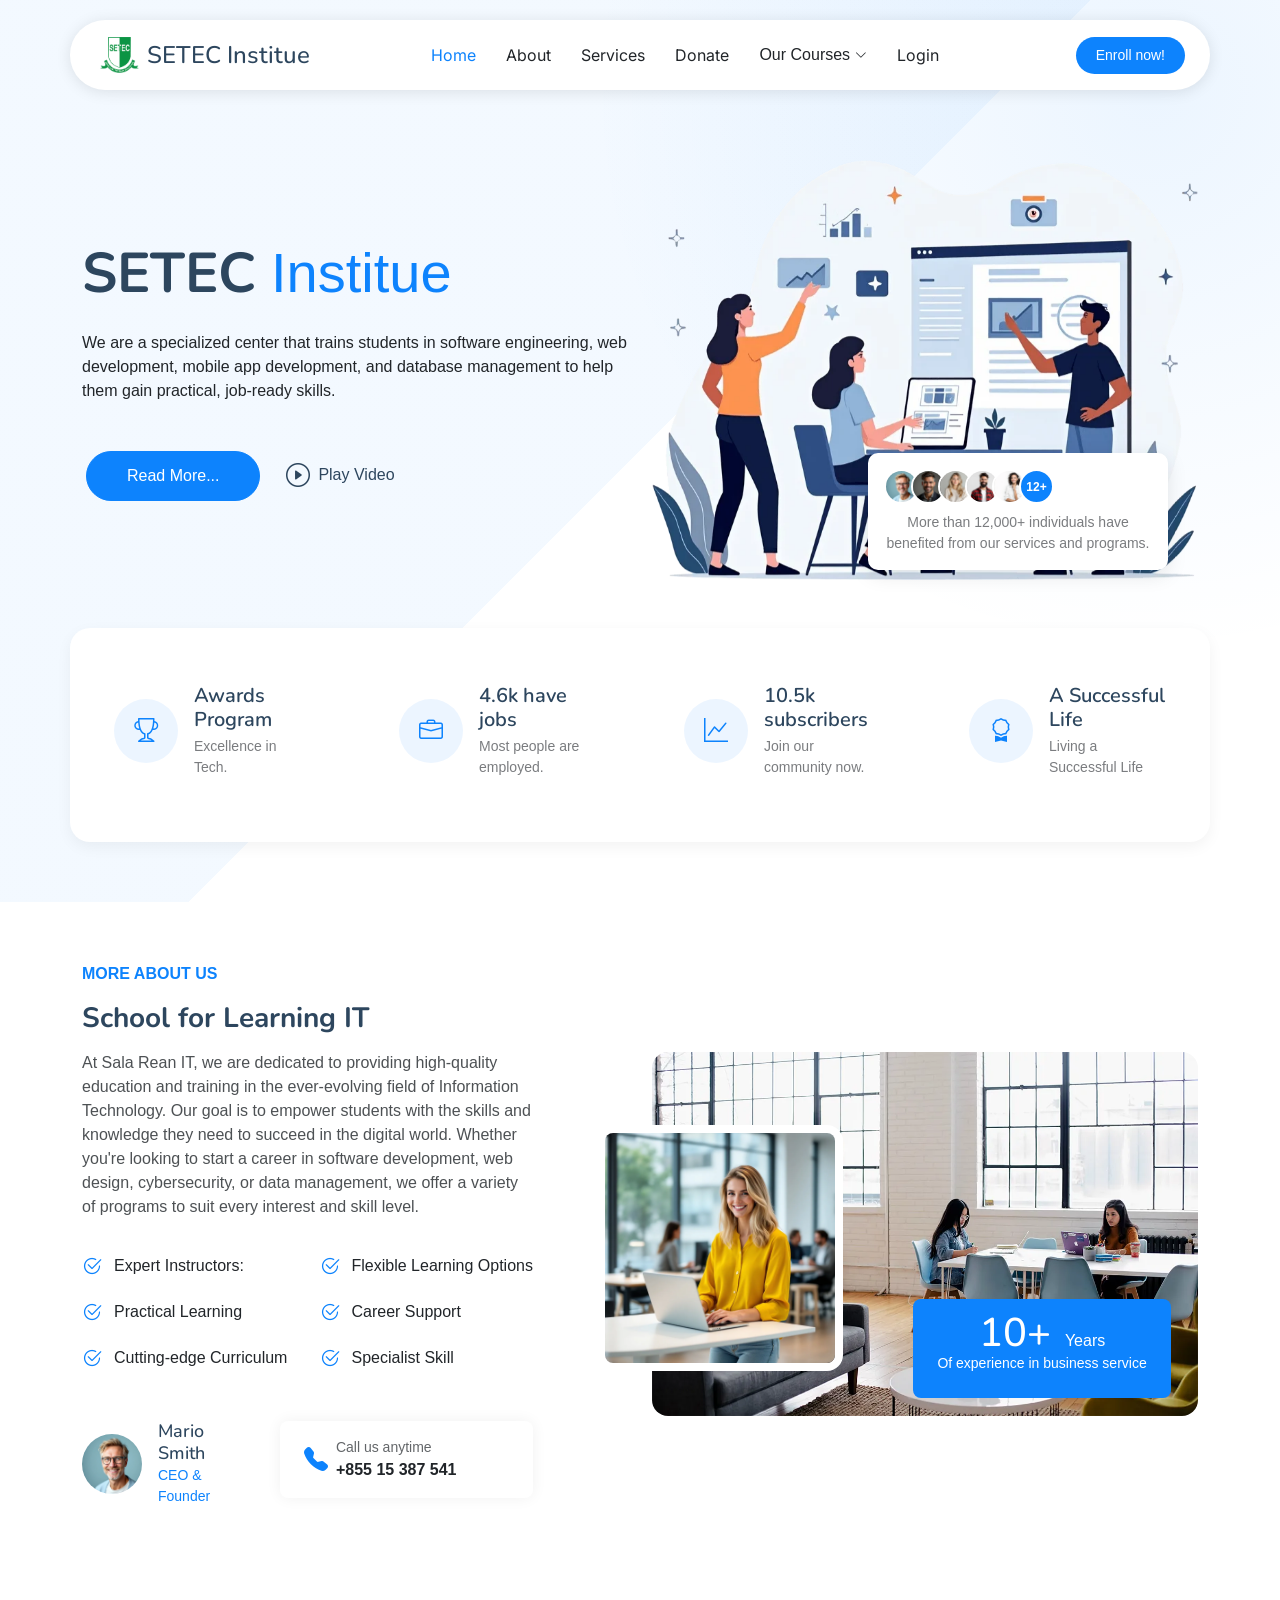
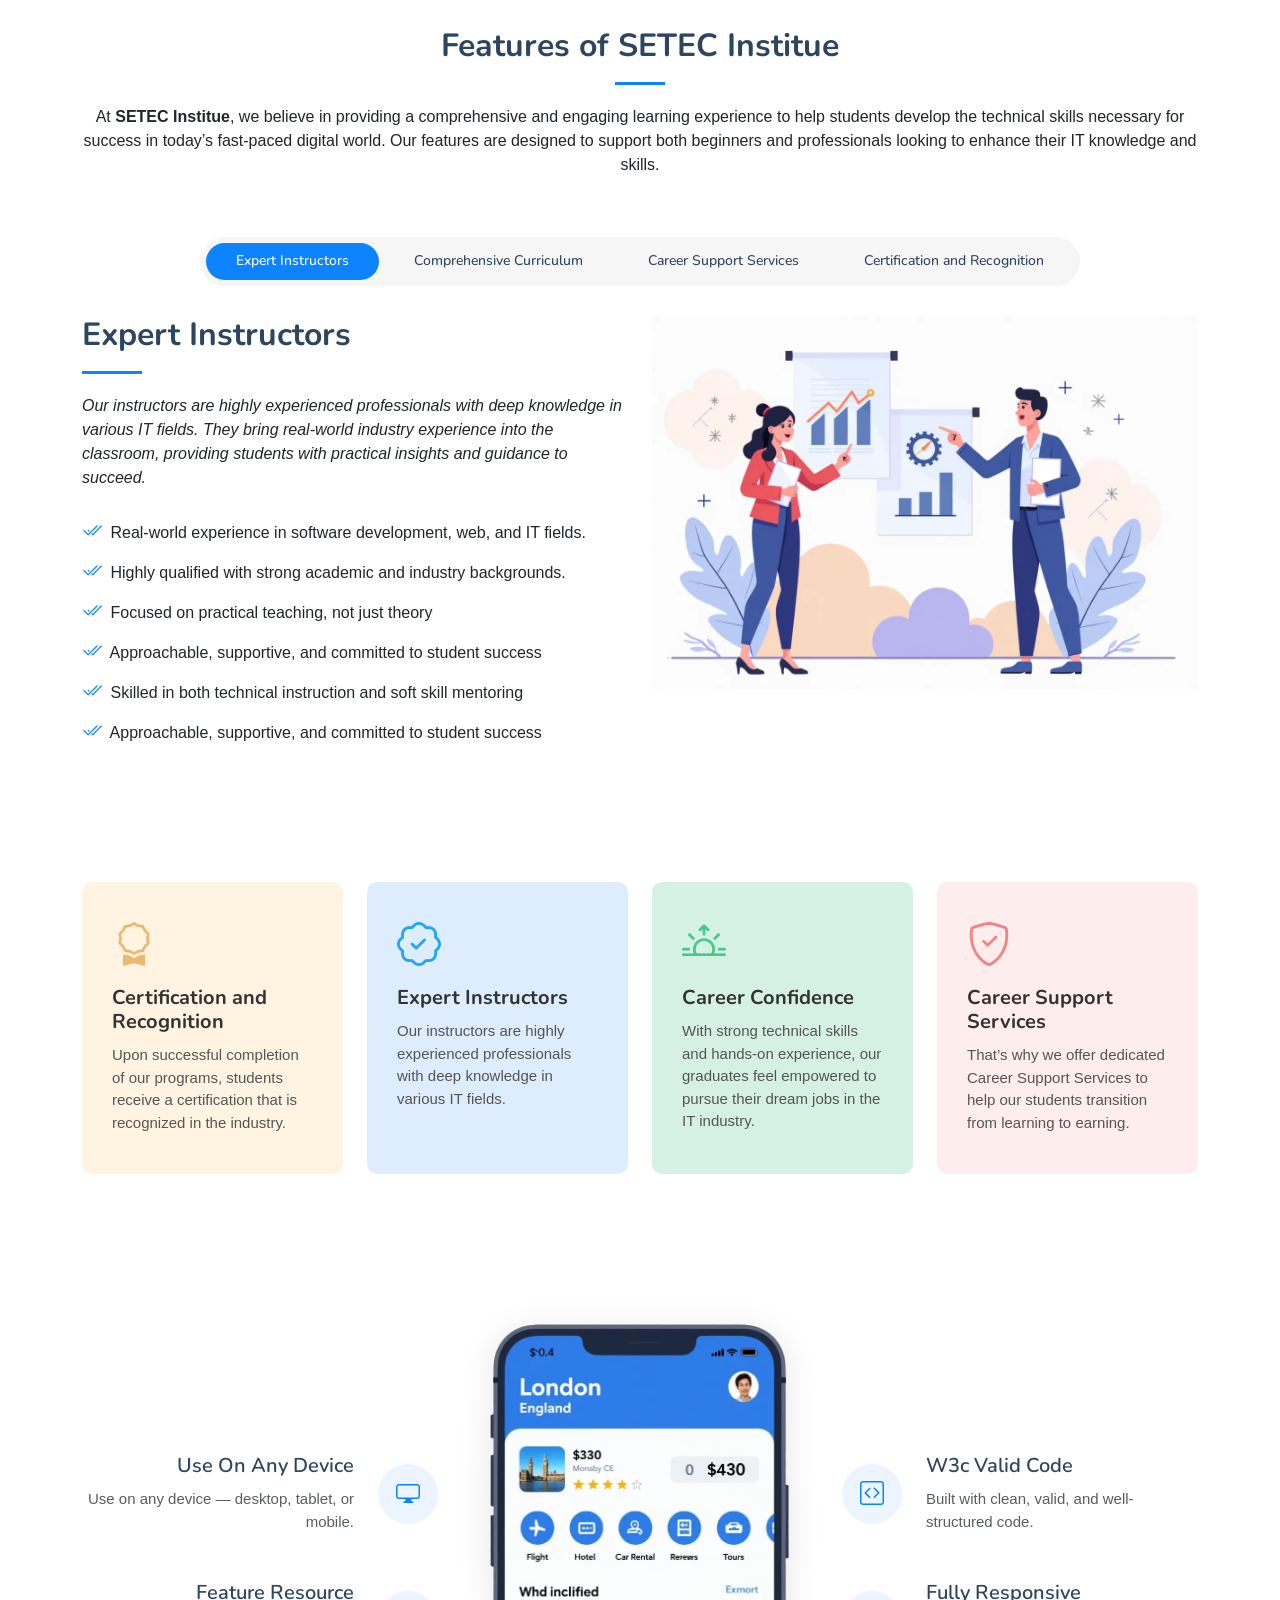
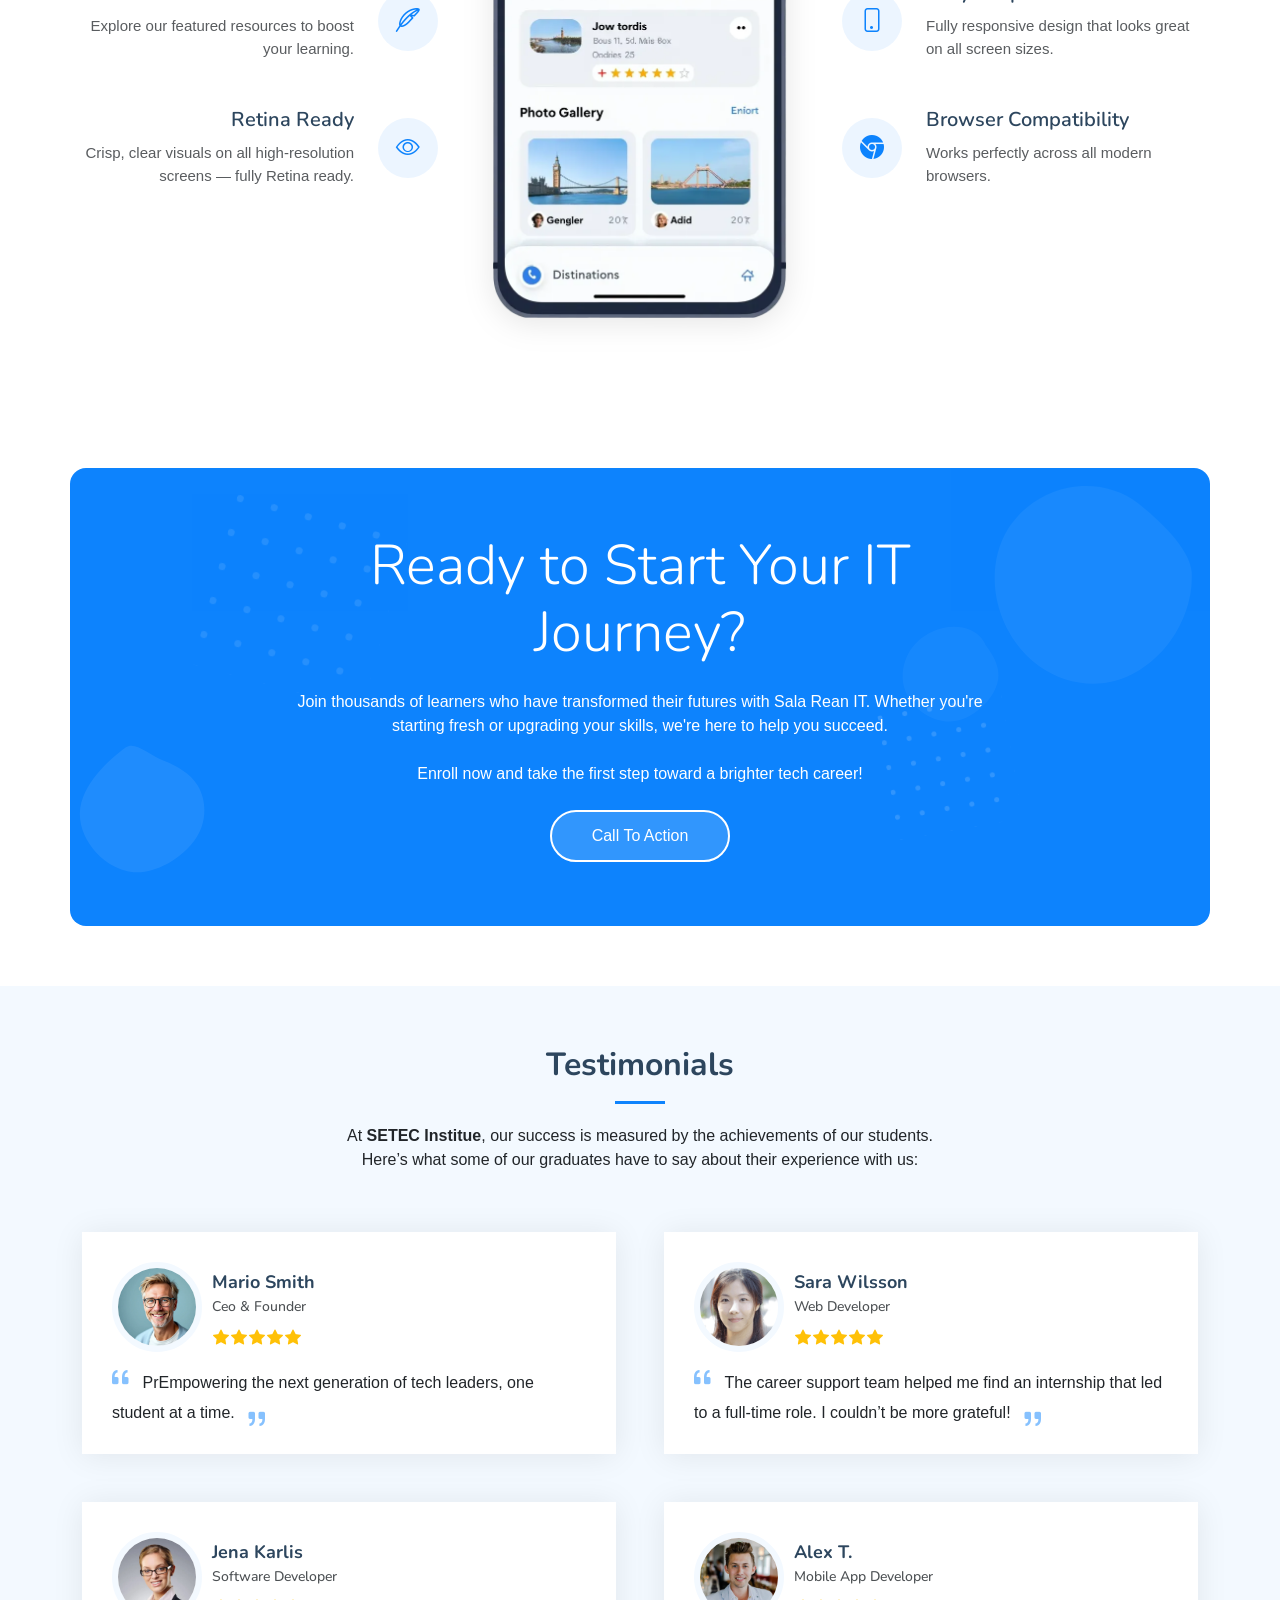
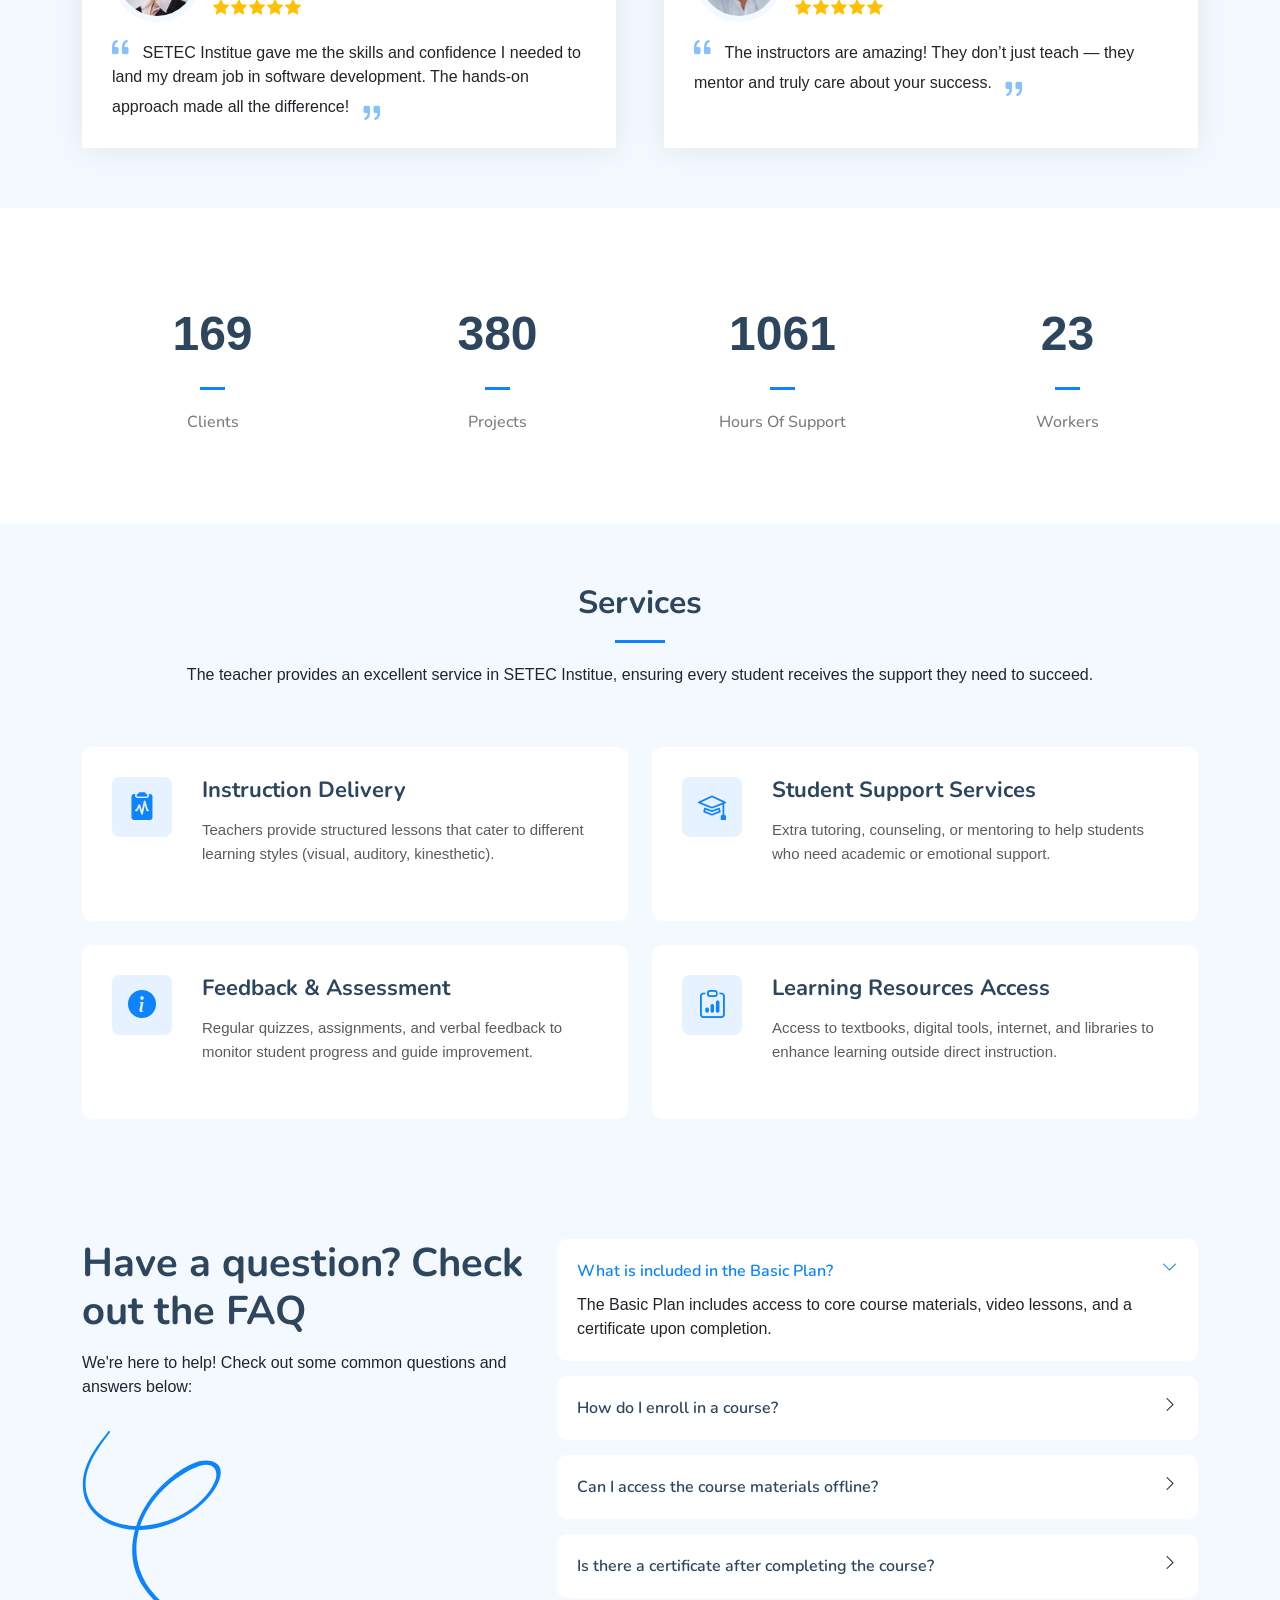
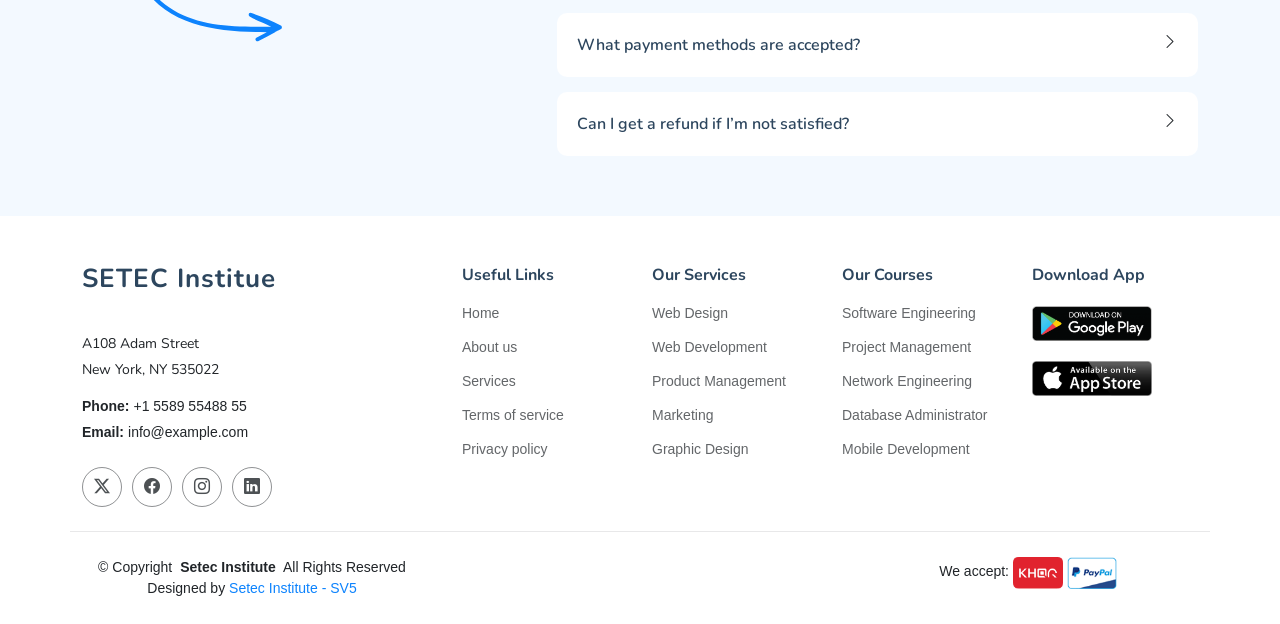
==== commit c4a602f8: "fix dynamic" ====
--- a/index.html
+++ b/index.html
@@ -1003,7 +1003,7 @@
 
   <!-- Main JS File -->
   <script src="assets/js/main.js"></script>
-  <script type="module" src="components/component.js"></script>
+  <script src="./components/component.js"></script>
 </body>
 
 </html>
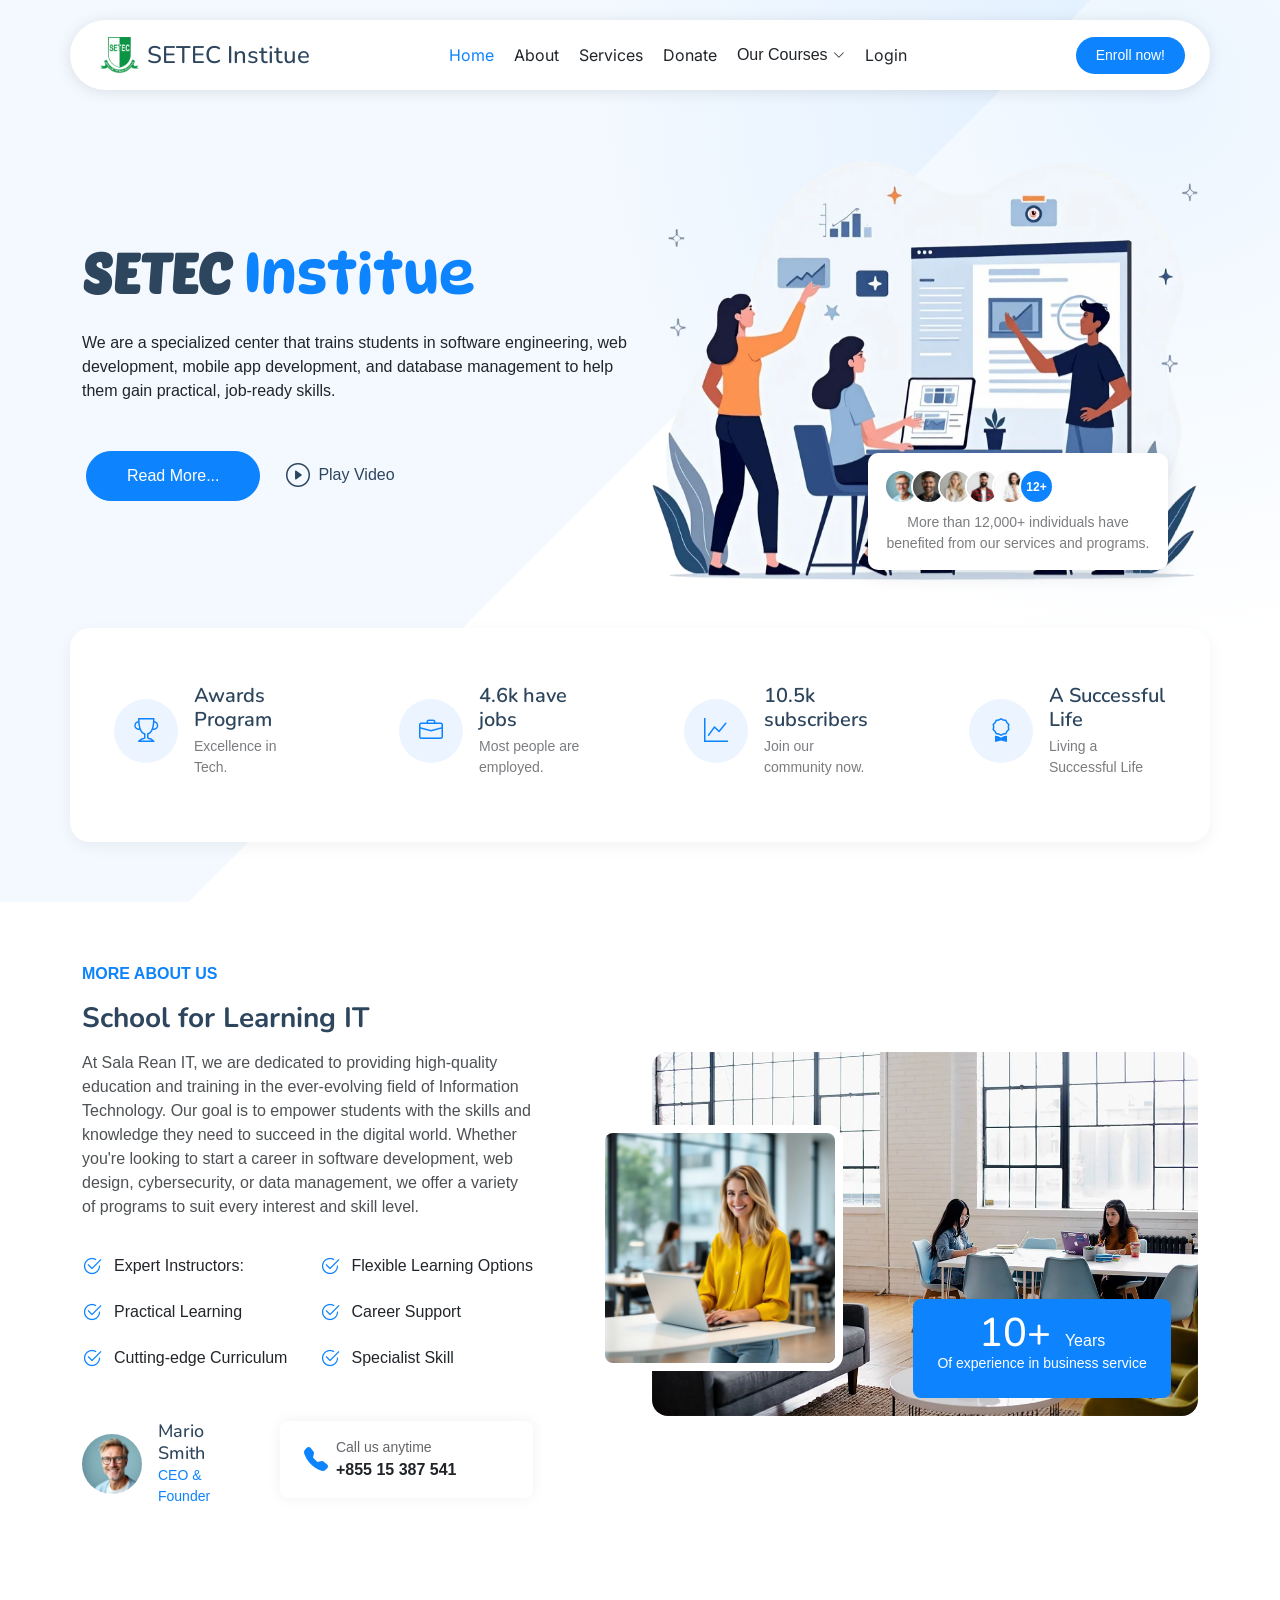
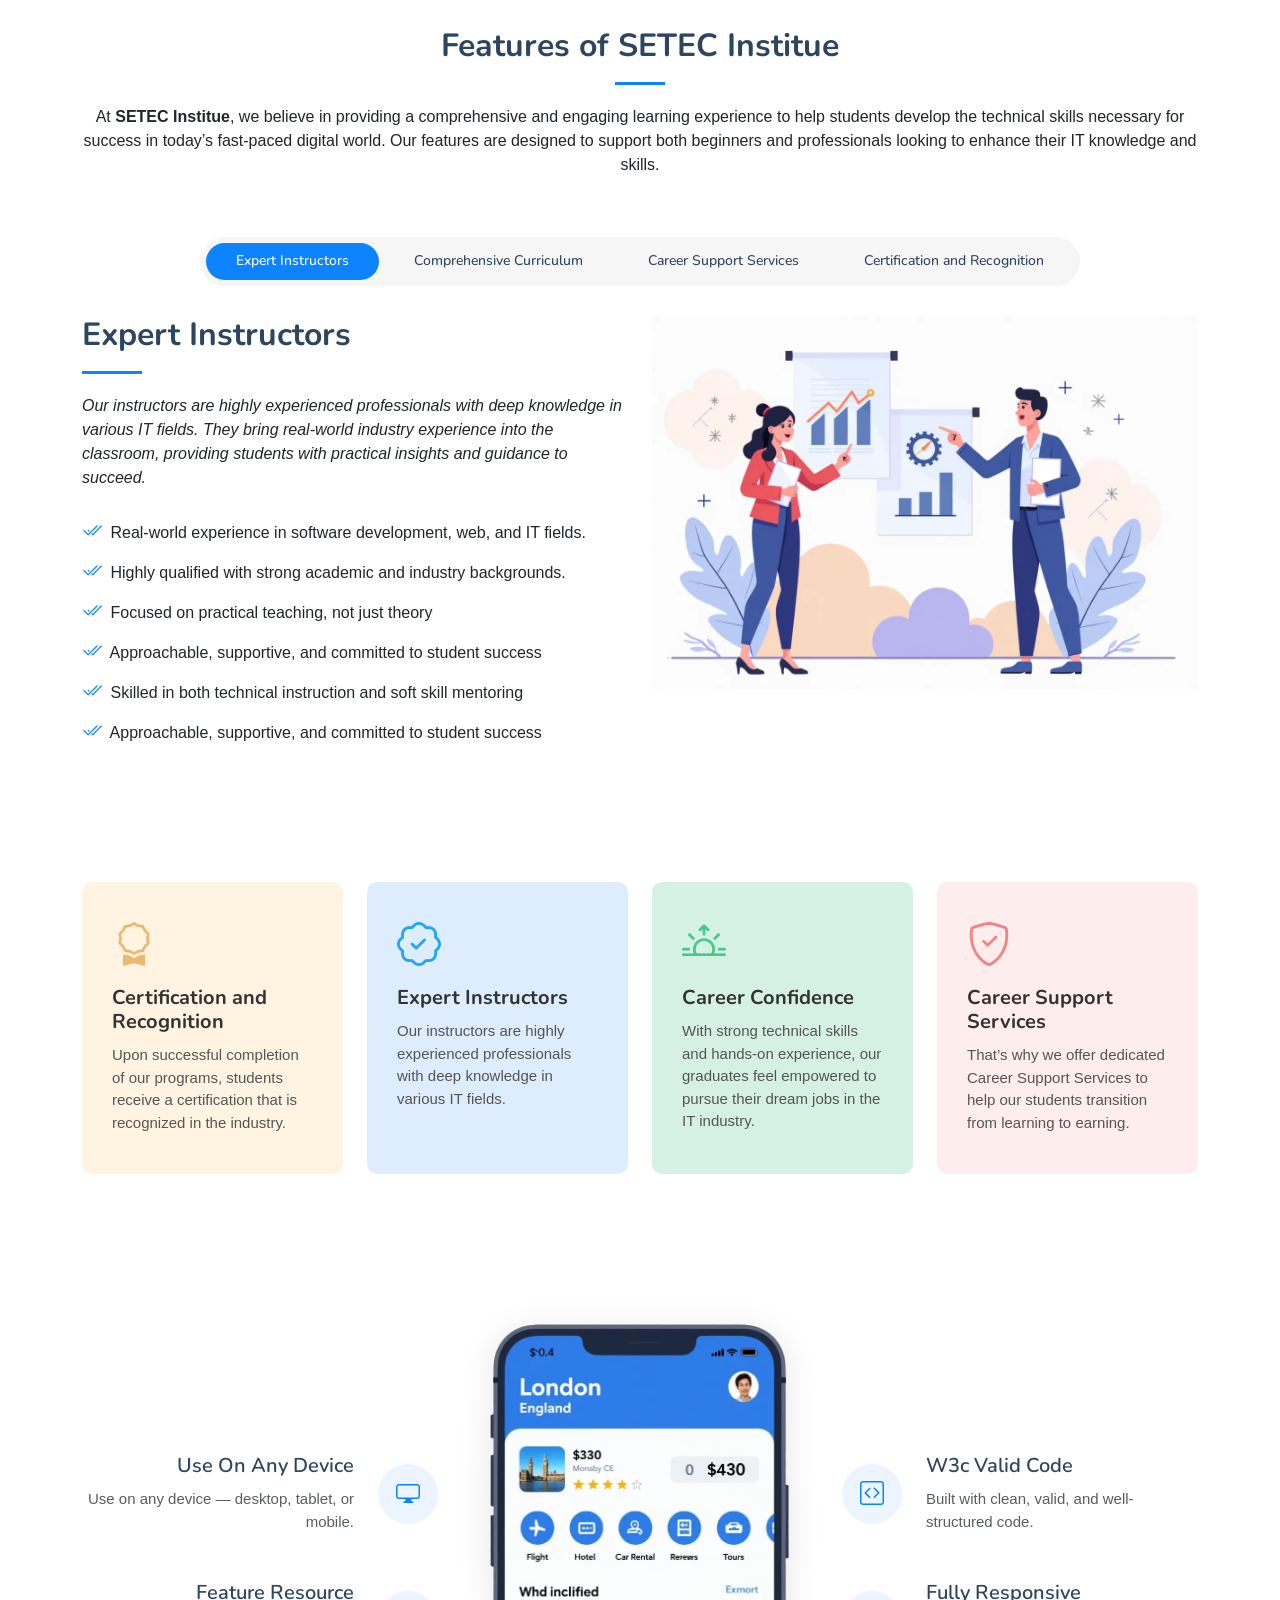
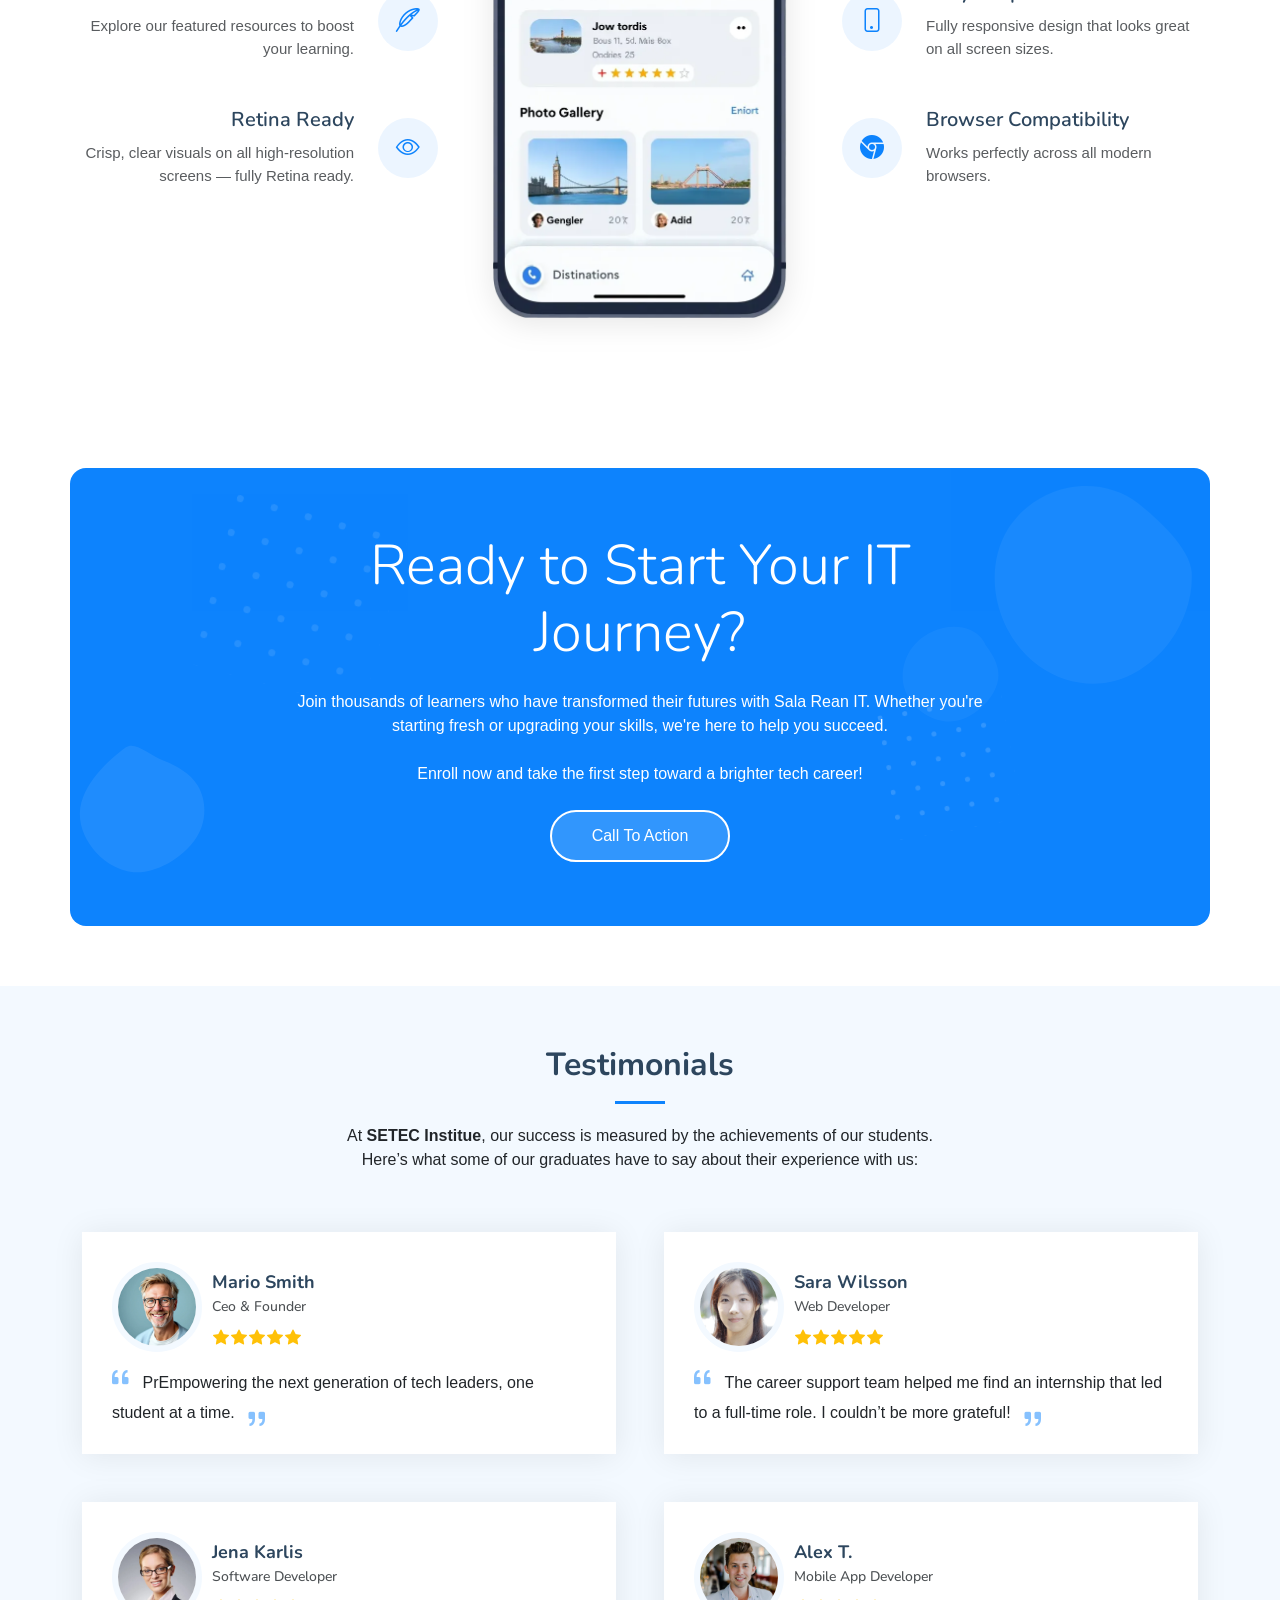
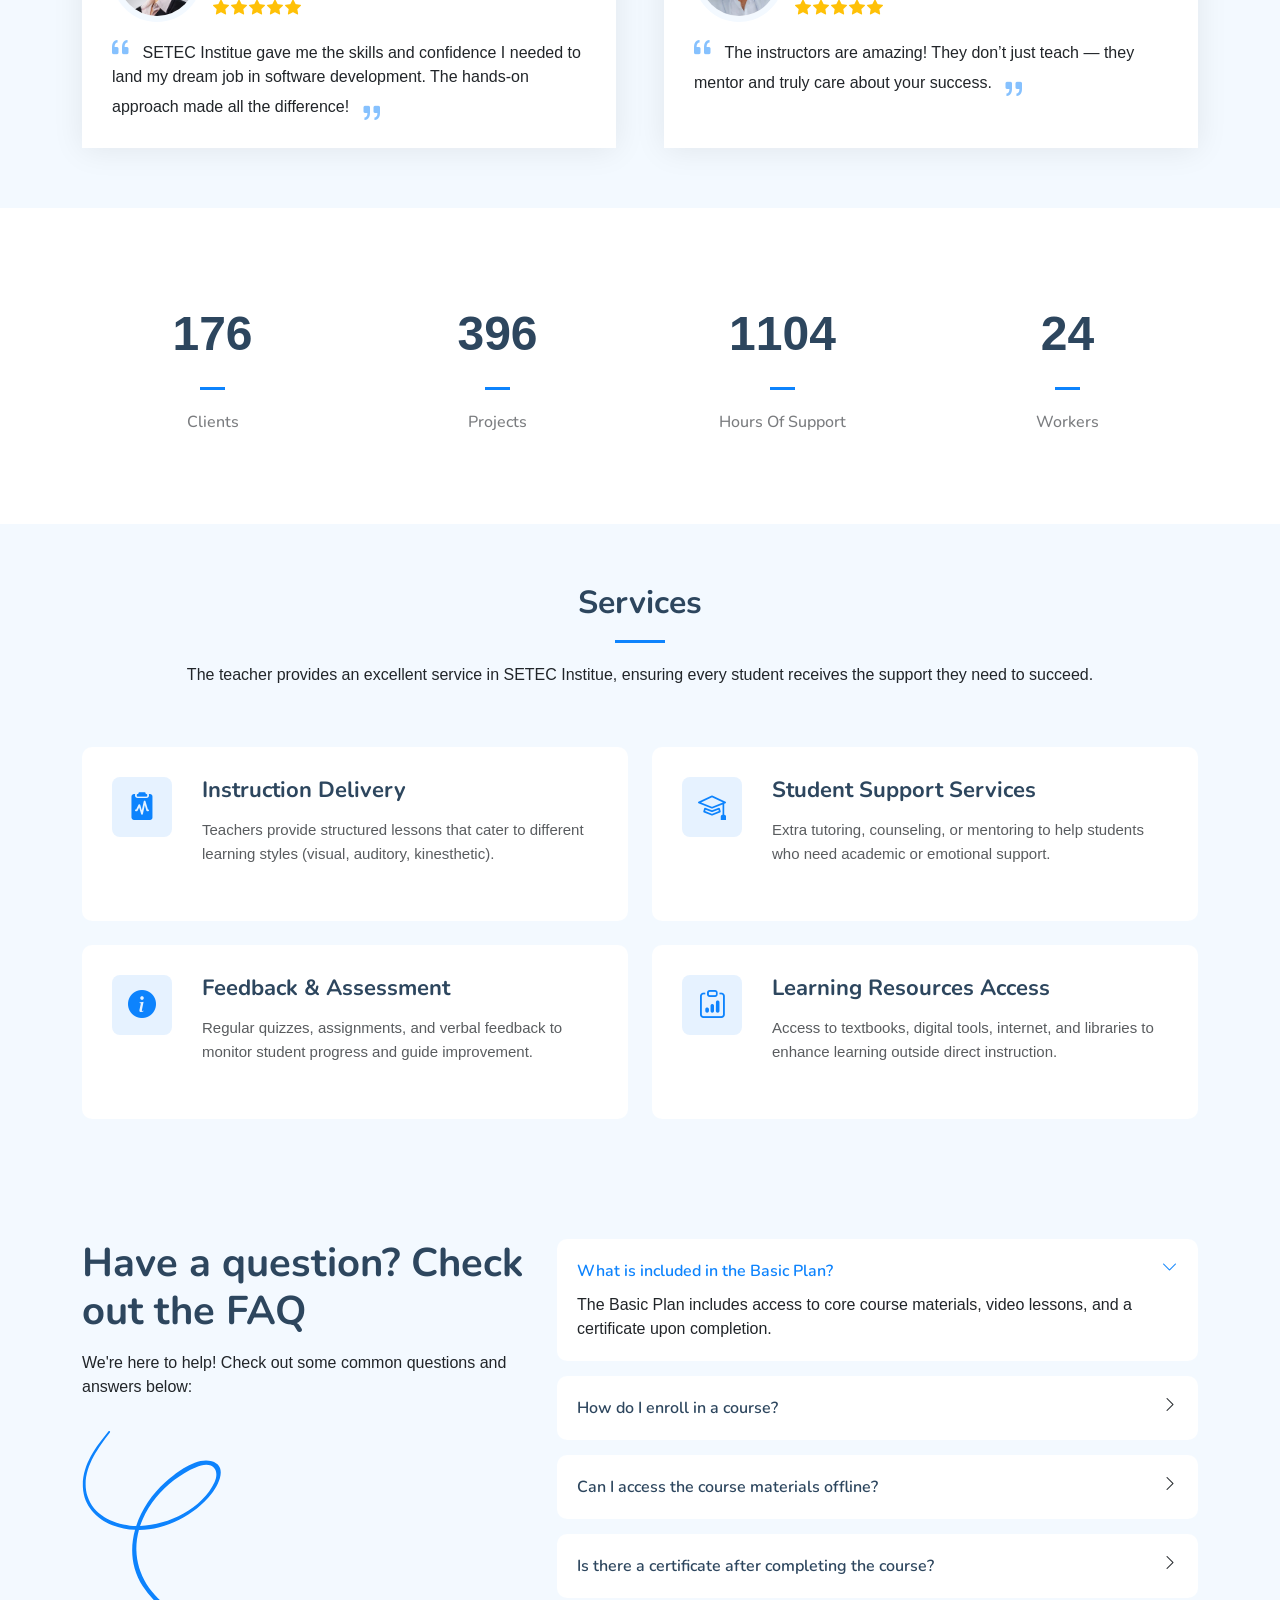
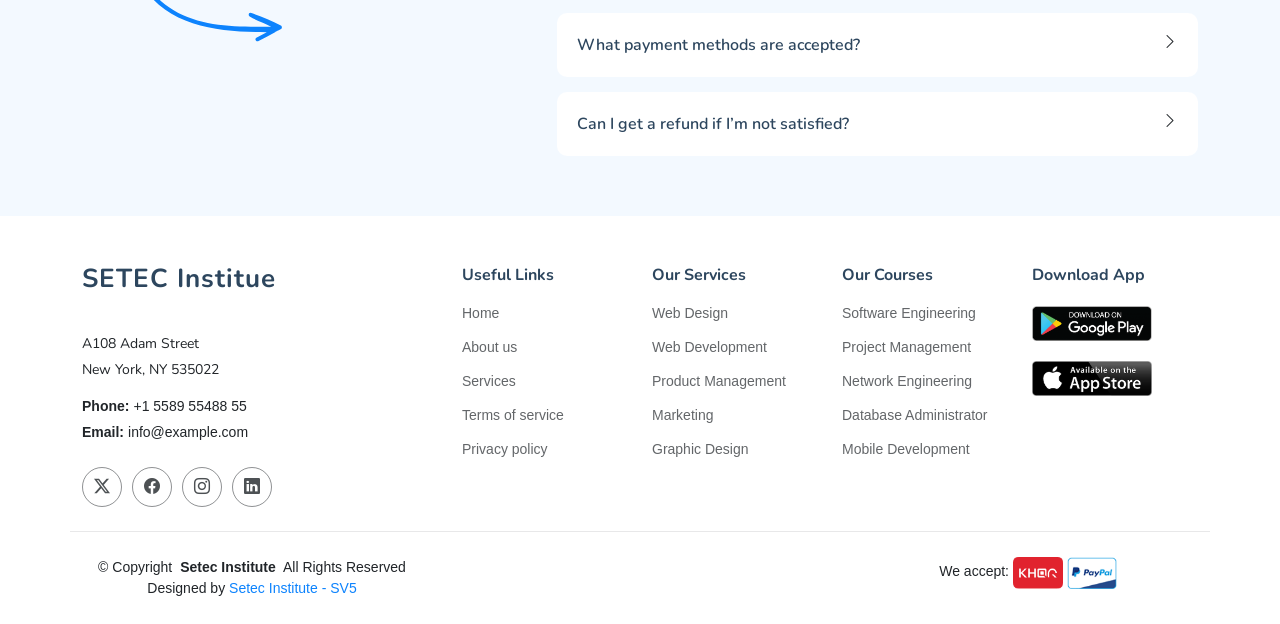
==== commit 43b1a53e: "animation + font style" ====
--- a/index.html
+++ b/index.html
@@ -18,7 +18,7 @@
   <link
     href="https://fonts.googleapis.com/css2?family=Roboto:ital,wght@0,100;0,300;0,400;0,500;0,700;0,900;1,100;1,300;1,400;1,500;1,700;1,900&family=Inter:wght@100;200;300;400;500;600;700;800;900&family=Nunito:ital,wght@0,200;0,300;0,400;0,500;0,600;0,700;0,800;0,900;1,200;1,300;1,400;1,500;1,600;1,700;1,800;1,900&display=swap"
     rel="stylesheet" />
-
+  <link href="https://fonts.googleapis.com/css2?family=DynaPuff:wght@400..700&family=Poetsen+One&display=swap" rel="stylesheet">
   <!-- Vendor CSS Files -->
   <link href="assets/vendor/bootstrap/css/bootstrap.min.css" rel="stylesheet" />
   <link href="assets/vendor/bootstrap-icons/bootstrap-icons.css" rel="stylesheet" />
@@ -50,9 +50,9 @@
           <div class="col-lg-6">
             <div class="hero-content" data-aos="fade-up" data-aos-delay="200">
 
-              <h1 class="mb-4">
+              <h1 class="mb-4 poetsen">
                 SETEC
-                <span class="accent-text">Institue</span>
+                <span class="accent-text dynapuff">Institue</span>
               </h1>
 
               <p class="mb-4 mb-md-5">
--- a/assets/css/main.css
+++ b/assets/css/main.css
@@ -12,10 +12,27 @@
 --------------------------------------------------------------*/
 /* Fonts */
 :root {
-  --default-font: "Roboto",  system-ui, -apple-system, "Segoe UI", Roboto, "Helvetica Neue", Arial, "Noto Sans", "Liberation Sans", sans-serif, "Apple Color Emoji", "Segoe UI Emoji", "Segoe UI Symbol", "Noto Color Emoji";
-  --heading-font: "Nunito",  sans-serif;
-  --nav-font: "Inter",  sans-serif;
-}
+
+  --default-font: "Segoe UI", Roboto, "Helvetica Neue", Arial, "Noto Sans", "Liberation Sans", sans-serif, "Apple Color Emoji", "Segoe UI Emoji", "Segoe UI Symbol", "Noto Color Emoji";
+  --heading-font: "Nunito", sans-serif;
+  --nav-font: "Inter", sans-serif;
+  --styling-one: "Poetsen One", sans-serif;  /* Fixed typo: stying → styling */
+  --styling-two: "DynaPuff", system-ui;       /* Fixed typo: stying → styling */
+}
+/* .poetsen {
+  font-family: "Poetsen One", sans-serif;
+  font-weight: 400;
+  font-style: normal;
+}
+
+.dynapuff {
+  font-family: "DynaPuff", system-ui;
+  font-optical-sizing: auto;
+  font-weight: 500;
+  font-style: normal;
+  font-variation-settings:
+    "wdth" 100;
+} */
 
 /* Global Colors - The following color variables are used throughout the website. Updating them here will change the color scheme of the entire website */
 :root { 
@@ -86,7 +103,18 @@
   color: var(--heading-color);
   font-family: var(--heading-font);
 }
-
+.poetsen {
+  font-family: var(--styling-one);
+    font-weight: 400;
+    font-style: normal;
+}
+.dynapuff {
+  font-family: var(--styling-two);
+    font-optical-sizing: auto;
+  font-weight: 500;
+  font-style: normal;
+  font-variation-settings: "wdth" 100;
+}
 /* PHP Email Form Messages
 ------------------------------*/
 .php-email-form .error-message {
--- a/assets/css/project.css
+++ b/assets/css/project.css
@@ -13,6 +13,10 @@
     box-shadow: 0 8px 20px rgba(0, 0, 0, 0.2);
 }
 
+.header-item > a{
+    padding-inline: 10px;
+
+}
 .header-item {
     transition: transform 0.3s ease, box-shadow 0.3s ease;
 }
@@ -28,6 +32,14 @@
     transform: scale(1.1);
     box-shadow: 0 8px 20px rgba(0, 0, 0, 0.3);
     background-color: #fff;
+}
+
+.card-info {
+    transition: transform 0.3s ease, box-shadow 0.3s ease;
+}
+.card-info:hover {
+    transform: scale(1.1);
+    box-shadow: 0 8px 20px rgba(0, 0, 0, 0.3);
 }
 
 /* footer animation */
